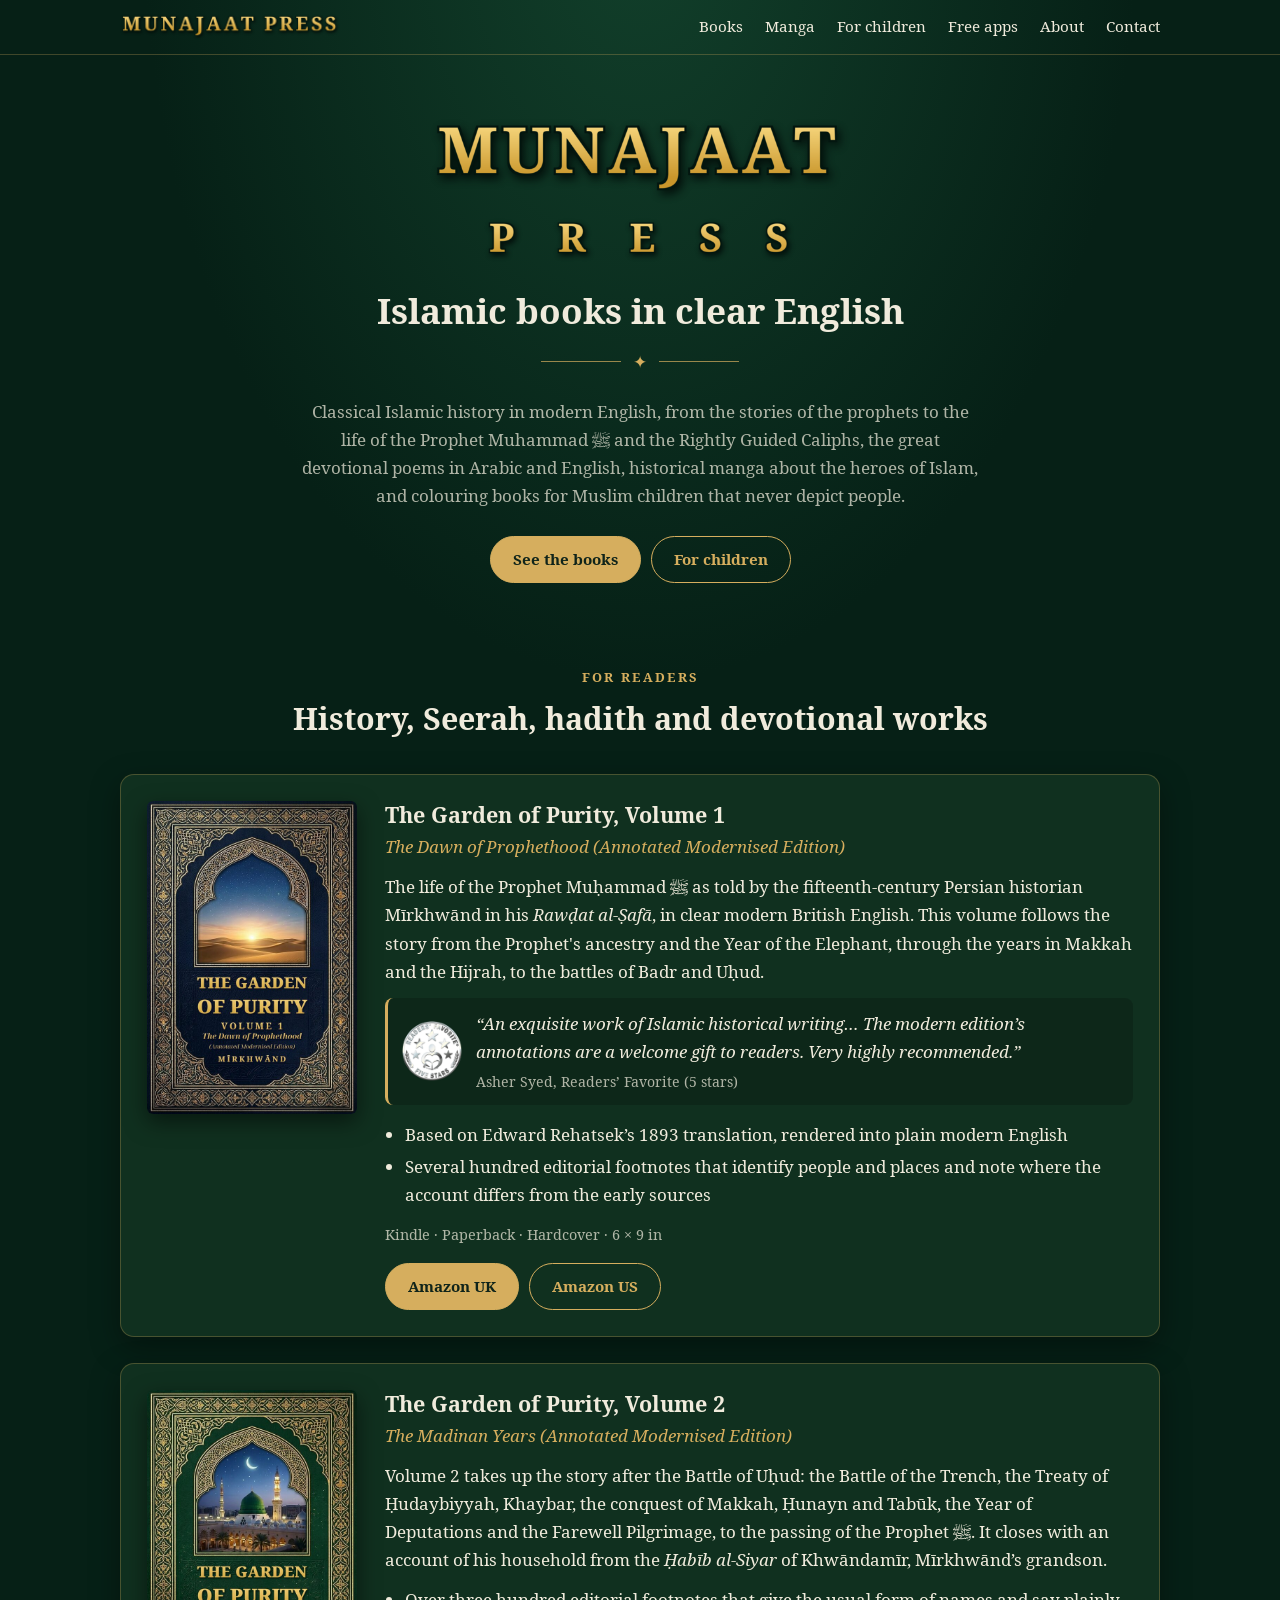
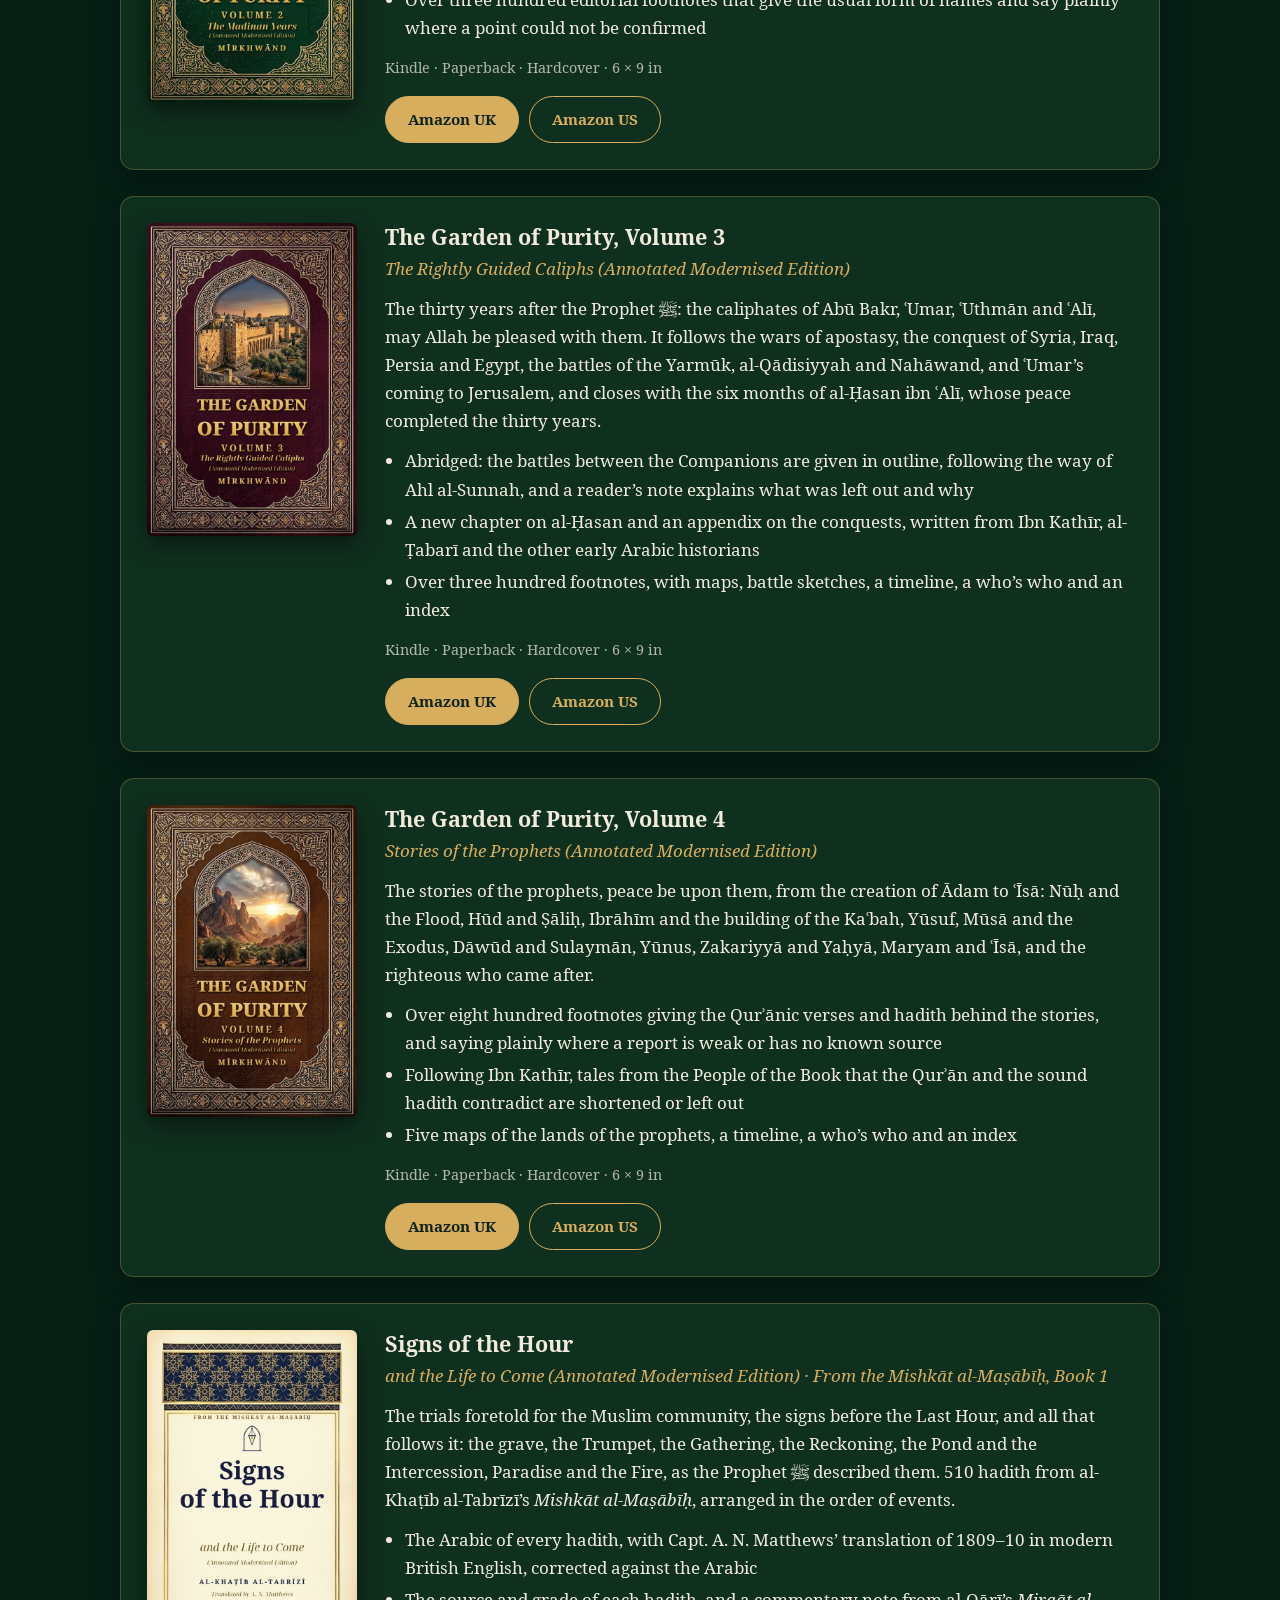
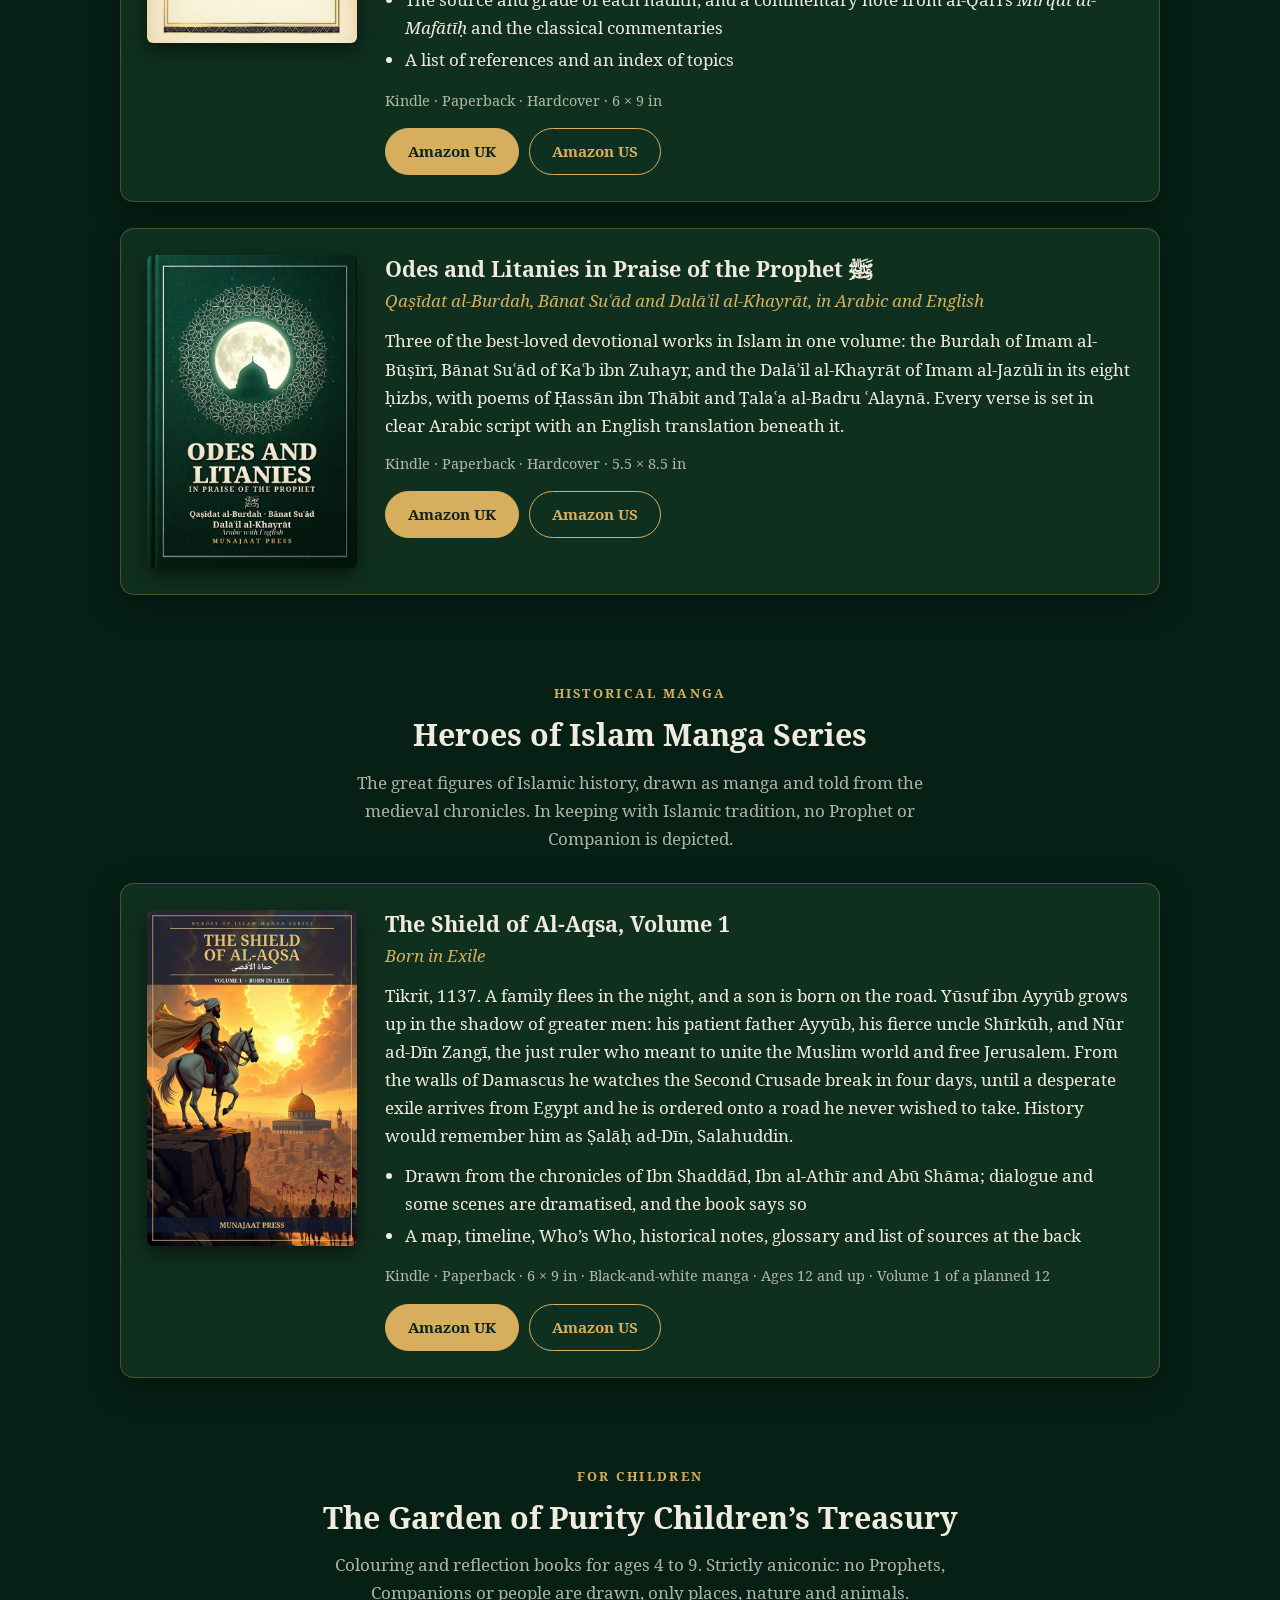
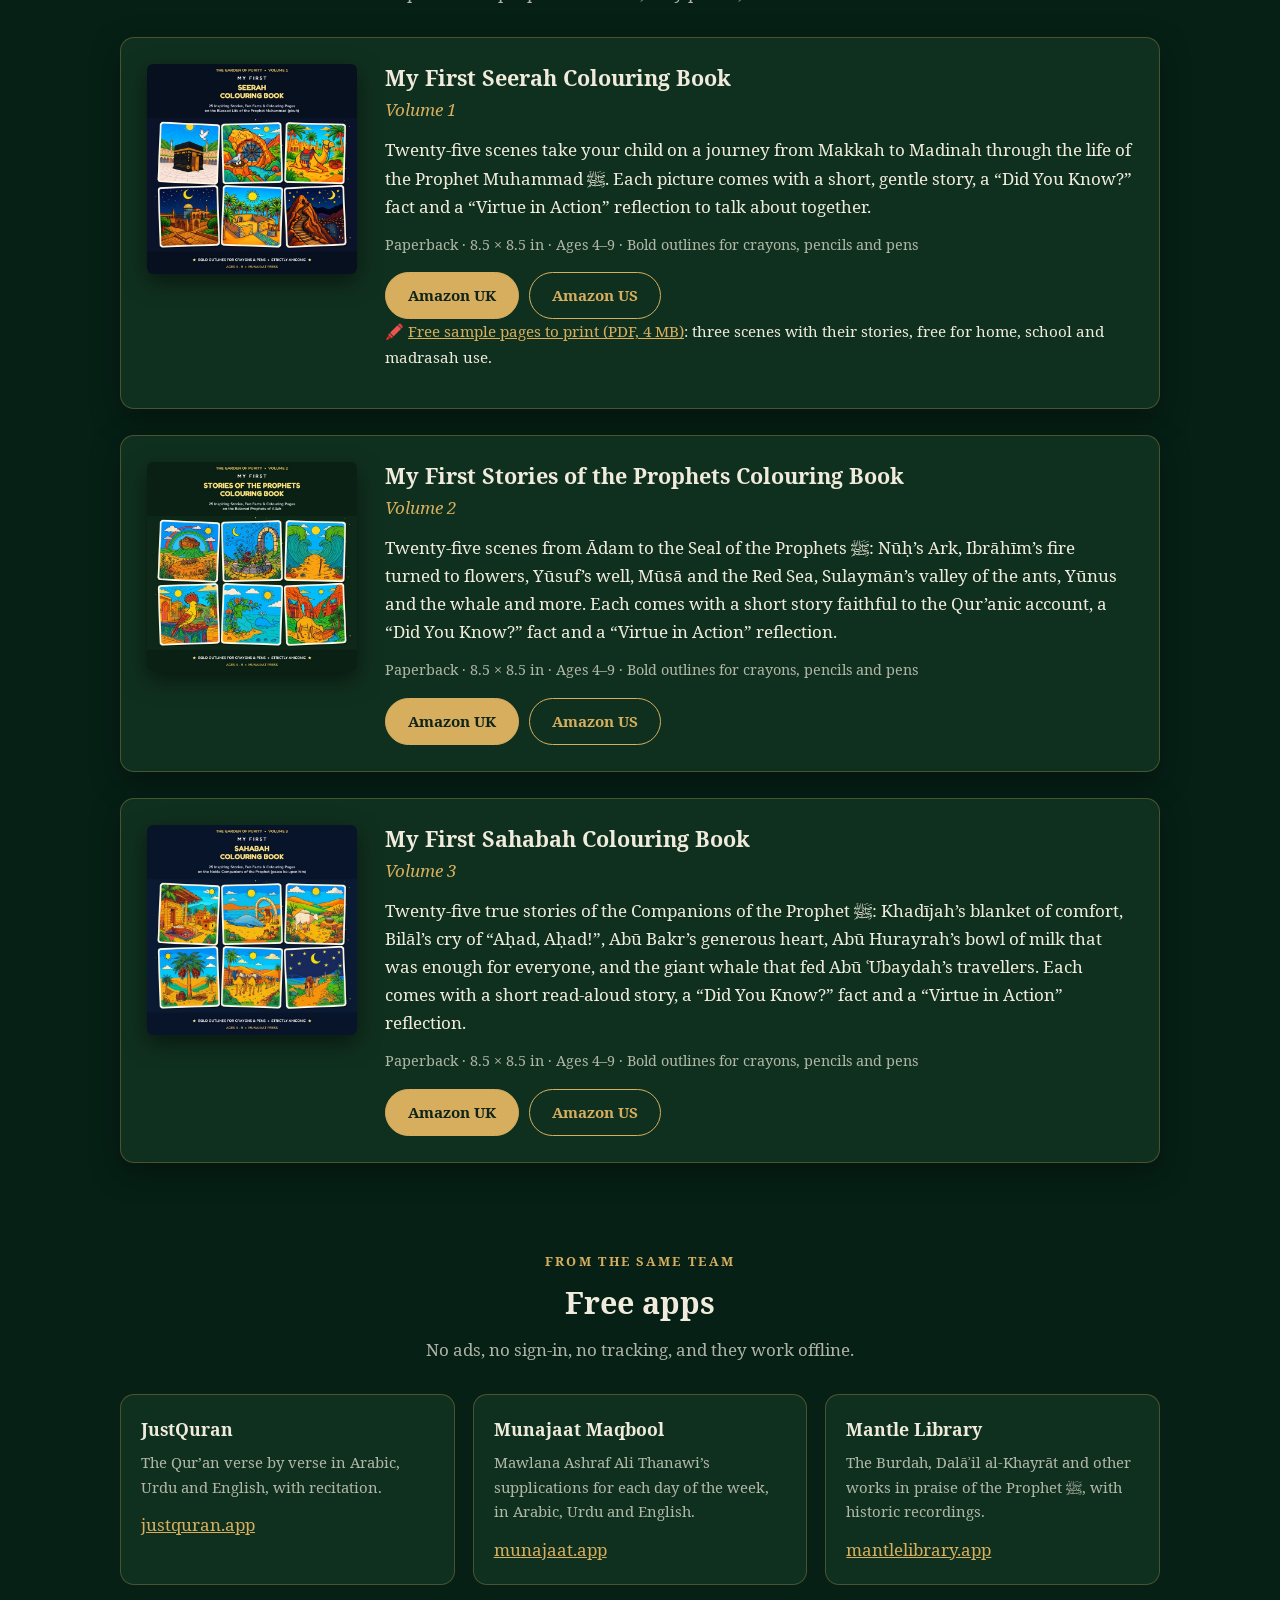
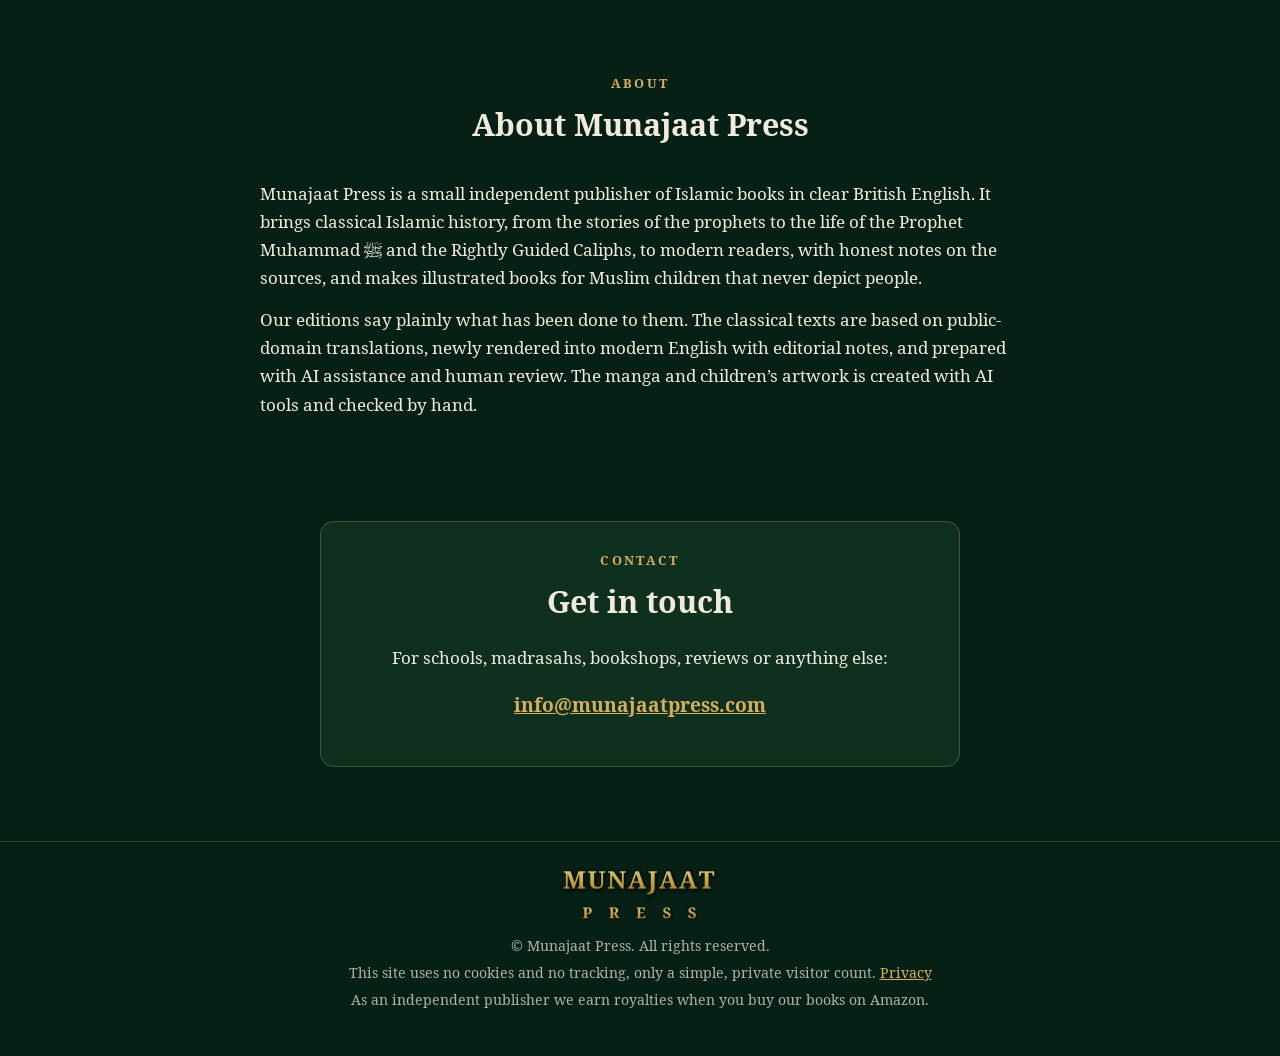
==== index.html @ 8127bdf6 "Seerah Colouring Book: serve new grid cover under a new filename (old one stuck in cache) Co-Authore" ====
<!DOCTYPE html>
<html lang="en-GB">
<head>
  <meta charset="utf-8">
  <meta name="viewport" content="width=device-width, initial-scale=1">
  <title>Munajaat Press: Islamic books in clear English</title>
  <meta name="description" content="Munajaat Press publishes classical Islamic history in modern English, from the stories of the prophets to the life of the Prophet Muhammad ﷺ and the Rightly Guided Caliphs, devotional works in Arabic and English, historical manga about the heroes of Islam, and colouring books for Muslim children that never depict people.">
  <link rel="canonical" href="https://munajaatpress.com/">
  <meta name="theme-color" content="#062016">
  <link rel="icon" href="favicon.ico" sizes="16x16 32x32 64x64">
  <link rel="apple-touch-icon" href="images/apple-touch-icon.png">
  <meta property="og:type" content="website">
  <meta property="og:site_name" content="Munajaat Press">
  <meta property="og:title" content="Munajaat Press: Islamic books in clear English">
  <meta property="og:description" content="Classical Islamic history and Seerah, devotional works, historical manga and children's colouring books.">
  <meta property="og:url" content="https://munajaatpress.com/">
  <meta property="og:image" content="https://munajaatpress.com/images/social-card.jpg">
  <link rel="stylesheet" href="css/style.css">
</head>
<body>
  <a class="skip" href="#main">Skip to content</a>

  <header class="site-header">
    <div class="wrap">
      <a class="brand" href="./" aria-label="Munajaat Press home"><img src="images/logo-oneline.png" width="900" height="106" alt="Munajaat Press"></a>
      <nav class="nav" aria-label="Main">
        <a href="#books">Books</a>
        <a href="#manga">Manga</a>
        <a href="#children">For children</a>
        <a href="#apps">Free apps</a>
        <a href="#about">About</a>
        <a href="#contact">Contact</a>
      </nav>
    </div>
  </header>

  <main id="main">
    <section class="hero">
      <div class="wrap">
        <img src="images/logo-stacked.png" width="640" height="218" alt="">
        <h1>Islamic books in clear English</h1>
        <div class="divider">✦</div>
        <p>Classical Islamic history in modern English, from the stories of the prophets to the life of the Prophet Muhammad ﷺ and the Rightly Guided Caliphs, the great devotional poems in Arabic and English, historical manga about the heroes of Islam, and colouring books for Muslim children that never depict people.</p>
        <div class="btn-row">
          <a class="btn" href="#books">See the books</a>
          <a class="btn ghost" href="#children">For children</a>
        </div>
      </div>
    </section>

    <section id="books">
      <div class="wrap">
        <div class="section-title">
          <div class="eyebrow">For readers</div>
          <h2>History, Seerah, hadith and devotional works</h2>
        </div>

        <div class="books">
          <article class="book" id="garden-of-purity-volume-1">
            <div class="cover"><img src="images/books/garden-of-purity-vol1.jpg" width="600" height="894" loading="lazy" alt="Cover of The Garden of Purity, Volume 1"></div>
            <div>
              <h3>The Garden of Purity, Volume 1</h3>
              <div class="sub">The Dawn of Prophethood (Annotated Modernised Edition)</div>
              <p>The life of the Prophet Muḥammad ﷺ as told by the fifteenth-century Persian historian Mīrkhwānd in his <em>Rawḍat al-Ṣafā</em>, in clear modern British English. This volume follows the story from the Prophet's ancestry and the Year of the Elephant, through the years in Makkah and the Hijrah, to the battles of Badr and Uḥud.</p>
              <div class="review">
                <img src="images/rf-5-star-seal.png" width="144" height="144" loading="lazy" alt="Readers’ Favorite five-star seal">
                <blockquote>“An exquisite work of Islamic historical writing… The modern edition’s annotations are a welcome gift to readers. Very highly recommended.”<cite>Asher Syed, Readers’ Favorite (5 stars)</cite></blockquote>
              </div>
              <ul>
                <li>Based on Edward Rehatsek’s 1893 translation, rendered into plain modern English</li>
                <li>Several hundred editorial footnotes that identify people and places and note where the account differs from the early sources</li>
              </ul>
              <div class="meta">Kindle · Paperback · Hardcover · 6 × 9 in</div>
              <div class="btn-row">
                <a class="btn" href="https://www.amazon.co.uk/dp/B0HMLBZP9S" rel="noopener">Amazon UK</a>
                <a class="btn ghost" href="https://www.amazon.com/dp/B0HMLBZP9S" rel="noopener">Amazon US</a>
              </div>
            </div>
          </article>

          <article class="book" id="garden-of-purity-volume-2">
            <div class="cover"><img src="images/books/garden-of-purity-vol2.jpg" width="600" height="894" loading="lazy" alt="Cover of The Garden of Purity, Volume 2"></div>
            <div>
              <h3>The Garden of Purity, Volume 2</h3>
              <div class="sub">The Madinan Years (Annotated Modernised Edition)</div>
              <p>Volume 2 takes up the story after the Battle of Uḥud: the Battle of the Trench, the Treaty of Ḥudaybiyyah, Khaybar, the conquest of Makkah, Ḥunayn and Tabūk, the Year of Deputations and the Farewell Pilgrimage, to the passing of the Prophet ﷺ. It closes with an account of his household from the <em>Ḥabīb al-Siyar</em> of Khwāndamīr, Mīrkhwānd’s grandson.</p>
              <ul>
                <li>Over three hundred editorial footnotes that give the usual form of names and say plainly where a point could not be confirmed</li>
              </ul>
              <div class="meta">Kindle · Paperback · Hardcover · 6 × 9 in</div>
              <div class="btn-row">
                <a class="btn" href="https://www.amazon.co.uk/dp/B0HMP9ZH3Q" rel="noopener">Amazon UK</a>
                <a class="btn ghost" href="https://www.amazon.com/dp/B0HMP9ZH3Q" rel="noopener">Amazon US</a>
              </div>
            </div>
          </article>

          <article class="book" id="garden-of-purity-volume-3">
            <div class="cover"><img src="images/books/garden-of-purity-vol3.jpg" width="600" height="894" loading="lazy" alt="Cover of The Garden of Purity, Volume 3"></div>
            <div>
              <h3>The Garden of Purity, Volume 3</h3>
              <div class="sub">The Rightly Guided Caliphs (Annotated Modernised Edition)</div>
              <p>The thirty years after the Prophet ﷺ: the caliphates of Abū Bakr, ʿUmar, ʿUthmān and ʿAlī, may Allah be pleased with them. It follows the wars of apostasy, the conquest of Syria, Iraq, Persia and Egypt, the battles of the Yarmūk, al-Qādisiyyah and Nahāwand, and ʿUmar’s coming to Jerusalem, and closes with the six months of al-Ḥasan ibn ʿAlī, whose peace completed the thirty years.</p>
              <ul>
                <li>Abridged: the battles between the Companions are given in outline, following the way of Ahl al-Sunnah, and a reader’s note explains what was left out and why</li>
                <li>A new chapter on al-Ḥasan and an appendix on the conquests, written from Ibn Kathīr, al-Ṭabarī and the other early Arabic historians</li>
                <li>Over three hundred footnotes, with maps, battle sketches, a timeline, a who’s who and an index</li>
              </ul>
              <div class="meta">Kindle · Paperback · Hardcover · 6 × 9 in</div>
              <div class="btn-row">
                <a class="btn" href="https://www.amazon.co.uk/dp/B0HQVBS37B" rel="noopener">Amazon UK</a>
                <a class="btn ghost" href="https://www.amazon.com/dp/B0HQVBS37B" rel="noopener">Amazon US</a>
              </div>
            </div>
          </article>

          <article class="book" id="garden-of-purity-volume-4">
            <div class="cover"><img src="images/books/garden-of-purity-vol4.jpg" width="600" height="894" loading="lazy" alt="Cover of The Garden of Purity, Volume 4"></div>
            <div>
              <h3>The Garden of Purity, Volume 4</h3>
              <div class="sub">Stories of the Prophets (Annotated Modernised Edition)</div>
              <p>The stories of the prophets, peace be upon them, from the creation of Ādam to ʿĪsā: Nūḥ and the Flood, Hūd and Ṣāliḥ, Ibrāhīm and the building of the Kaʿbah, Yūsuf, Mūsā and the Exodus, Dāwūd and Sulaymān, Yūnus, Zakariyyā and Yaḥyā, Maryam and ʿĪsā, and the righteous who came after.</p>
              <ul>
                <li>Over eight hundred footnotes giving the Qurʾānic verses and hadith behind the stories, and saying plainly where a report is weak or has no known source</li>
                <li>Following Ibn Kathīr, tales from the People of the Book that the Qurʾān and the sound hadith contradict are shortened or left out</li>
                <li>Five maps of the lands of the prophets, a timeline, a who’s who and an index</li>
              </ul>
              <div class="meta">Kindle · Paperback · Hardcover · 6 × 9 in</div>
              <div class="btn-row">
                <a class="btn" href="https://www.amazon.co.uk/dp/B0HQY3BWZN" rel="noopener">Amazon UK</a>
                <a class="btn ghost" href="https://www.amazon.com/dp/B0HQY3BWZN" rel="noopener">Amazon US</a>
              </div>
            </div>
          </article>

          <article class="book" id="signs-of-the-hour">
            <div class="cover"><img src="images/books/signs-of-the-hour.jpg" width="600" height="894" loading="lazy" alt="Cover of Signs of the Hour"></div>
            <div>
              <h3>Signs of the Hour</h3>
              <div class="sub">and the Life to Come (Annotated Modernised Edition) · From the Mishkāt al-Maṣābīḥ, Book 1</div>
              <p>The trials foretold for the Muslim community, the signs before the Last Hour, and all that follows it: the grave, the Trumpet, the Gathering, the Reckoning, the Pond and the Intercession, Paradise and the Fire, as the Prophet ﷺ described them. 510 hadith from al-Khaṭīb al-Tabrīzī’s <em>Mishkāt al-Maṣābīḥ</em>, arranged in the order of events.</p>
              <ul>
                <li>The Arabic of every hadith, with Capt. A. N. Matthews’ translation of 1809–10 in modern British English, corrected against the Arabic</li>
                <li>The source and grade of each hadith, and a commentary note from al-Qārī’s <em>Mirqāt al-Mafātīḥ</em> and the classical commentaries</li>
                <li>A list of references and an index of topics</li>
              </ul>
              <div class="meta">Kindle · Paperback · Hardcover · 6 × 9 in</div>
              <div class="btn-row">
                <a class="btn" href="https://www.amazon.co.uk/dp/B0HR9814KS" rel="noopener">Amazon UK</a>
                <a class="btn ghost" href="https://www.amazon.com/dp/B0HR9814KS" rel="noopener">Amazon US</a>
              </div>
            </div>
          </article>

          <article class="book" id="odes-and-litanies">
            <div class="cover"><img src="images/books/odes-and-litanies.jpg" width="600" height="894" loading="lazy" alt="Cover of Odes and Litanies in Praise of the Prophet"></div>
            <div>
              <h3>Odes and Litanies in Praise of the Prophet ﷺ</h3>
              <div class="sub">Qaṣīdat al-Burdah, Bānat Suʿād and Dalāʾil al-Khayrāt, in Arabic and English</div>
              <p>Three of the best-loved devotional works in Islam in one volume: the Burdah of Imam al-Būṣīrī, Bānat Suʿād of Kaʿb ibn Zuhayr, and the Dalāʾil al-Khayrāt of Imam al-Jazūlī in its eight ḥizbs, with poems of Ḥassān ibn Thābit and Ṭalaʿa al-Badru ʿAlaynā. Every verse is set in clear Arabic script with an English translation beneath it.</p>
              <div class="meta">Kindle · Paperback · Hardcover · 5.5 × 8.5 in</div>
              <div class="btn-row">
                <a class="btn" href="https://www.amazon.co.uk/dp/B0HMLDCM2N" rel="noopener">Amazon UK</a>
                <a class="btn ghost" href="https://www.amazon.com/dp/B0HMLDCM2N" rel="noopener">Amazon US</a>
              </div>
            </div>
          </article>
        </div>
      </div>
    </section>

    <section id="manga">
      <div class="wrap">
        <div class="section-title">
          <div class="eyebrow">Historical manga</div>
          <h2>Heroes of Islam Manga Series</h2>
          <p>The great figures of Islamic history, drawn as manga and told from the medieval chronicles. In keeping with Islamic tradition, no Prophet or Companion is depicted.</p>
        </div>

        <div class="books">
          <article class="book" id="shield-of-al-aqsa-volume-1">
            <div class="cover"><img src="images/books/shield-of-al-aqsa-vol1.jpg" width="600" height="960" loading="lazy" alt="Cover of The Shield of Al-Aqsa, Volume 1"></div>
            <div>
              <h3>The Shield of Al-Aqsa, Volume 1</h3>
              <div class="sub">Born in Exile</div>
              <p>Tikrit, 1137. A family flees in the night, and a son is born on the road. Yūsuf ibn Ayyūb grows up in the shadow of greater men: his patient father Ayyūb, his fierce uncle Shīrkūh, and Nūr ad-Dīn Zangī, the just ruler who meant to unite the Muslim world and free Jerusalem. From the walls of Damascus he watches the Second Crusade break in four days, until a desperate exile arrives from Egypt and he is ordered onto a road he never wished to take. History would remember him as Ṣalāḥ ad-Dīn, Salahuddin.</p>
              <ul>
                <li>Drawn from the chronicles of Ibn Shaddād, Ibn al-Athīr and Abū Shāma; dialogue and some scenes are dramatised, and the book says so</li>
                <li>A map, timeline, Who’s Who, historical notes, glossary and list of sources at the back</li>
              </ul>
              <div class="meta">Kindle · Paperback · 6 × 9 in · Black-and-white manga · Ages 12 and up · Volume 1 of a planned 12</div>
              <div class="btn-row">
                <a class="btn" href="https://www.amazon.co.uk/dp/B0HNH8ZWJN" rel="noopener">Amazon UK</a>
                <a class="btn ghost" href="https://www.amazon.com/dp/B0HNH8ZWJN" rel="noopener">Amazon US</a>
              </div>
            </div>
          </article>
        </div>
      </div>
    </section>

    <section id="children">
      <div class="wrap">
        <div class="section-title">
          <div class="eyebrow">For children</div>
          <h2>The Garden of Purity Children’s Treasury</h2>
          <p>Colouring and reflection books for ages 4 to 9. Strictly aniconic: no Prophets, Companions or people are drawn, only places, nature and animals.</p>
        </div>

        <div class="books">
          <article class="book" id="my-first-seerah-colouring-book">
            <div class="cover"><img src="images/books/my-first-seerah-colouring-book-grid.jpg" width="700" height="700" loading="lazy" alt="Cover of My First Seerah Colouring Book"></div>
            <div>
              <h3>My First Seerah Colouring Book</h3>
              <div class="sub">Volume 1</div>
              <p>Twenty-five scenes take your child on a journey from Makkah to Madinah through the life of the Prophet Muhammad ﷺ. Each picture comes with a short, gentle story, a “Did You Know?” fact and a “Virtue in Action” reflection to talk about together.</p>
              <div class="meta">Paperback · 8.5 × 8.5 in · Ages 4–9 · Bold outlines for crayons, pencils and pens</div>
              <div class="btn-row">
                <a class="btn" href="https://www.amazon.co.uk/dp/B0HMP8ZHHD" rel="noopener">Amazon UK</a>
                <a class="btn ghost" href="https://www.amazon.com/dp/B0HMP8ZHHD" rel="noopener">Amazon US</a>
              </div>
              <p class="sample">🖍️ <a href="downloads/Garden_of_Purity_Free_Colouring_Sample.pdf">Free sample pages to print (PDF, 4 MB)</a>: three scenes with their stories, free for home, school and madrasah use.</p>
            </div>
          </article>

          <article class="book" id="my-first-stories-of-the-prophets-colouring-book">
            <div class="cover"><img src="images/books/my-first-stories-of-the-prophets-colouring-book.jpg" width="700" height="700" loading="lazy" alt="Cover of My First Stories of the Prophets Colouring Book"></div>
            <div>
              <h3>My First Stories of the Prophets Colouring Book</h3>
              <div class="sub">Volume 2</div>
              <p>Twenty-five scenes from Ādam to the Seal of the Prophets ﷺ: Nūḥ’s Ark, Ibrāhīm’s fire turned to flowers, Yūsuf’s well, Mūsā and the Red Sea, Sulaymān’s valley of the ants, Yūnus and the whale and more. Each comes with a short story faithful to the Qur’anic account, a “Did You Know?” fact and a “Virtue in Action” reflection.</p>
              <div class="meta">Paperback · 8.5 × 8.5 in · Ages 4–9 · Bold outlines for crayons, pencils and pens</div>
              <div class="btn-row">
                <a class="btn" href="https://www.amazon.co.uk/dp/B0HNHS7S6W" rel="noopener">Amazon UK</a>
                <a class="btn ghost" href="https://www.amazon.com/dp/B0HNHS7S6W" rel="noopener">Amazon US</a>
              </div>
            </div>
          </article>

          <article class="book" id="my-first-sahabah-colouring-book">
            <div class="cover"><img src="images/books/my-first-sahabah-colouring-book.jpg" width="700" height="700" loading="lazy" alt="Cover of My First Sahabah Colouring Book"></div>
            <div>
              <h3>My First Sahabah Colouring Book</h3>
              <div class="sub">Volume 3</div>
              <p>Twenty-five true stories of the Companions of the Prophet ﷺ: Khadījah’s blanket of comfort, Bilāl’s cry of “Aḥad, Aḥad!”, Abū Bakr’s generous heart, Abū Hurayrah’s bowl of milk that was enough for everyone, and the giant whale that fed Abū ʿUbaydah’s travellers. Each comes with a short read-aloud story, a “Did You Know?” fact and a “Virtue in Action” reflection.</p>
              <div class="meta">Paperback · 8.5 × 8.5 in · Ages 4–9 · Bold outlines for crayons, pencils and pens</div>
              <div class="btn-row">
                <a class="btn" href="https://www.amazon.co.uk/dp/B0HRX5NDPD" rel="noopener">Amazon UK</a>
                <a class="btn ghost" href="https://www.amazon.com/dp/B0HRX5NDPD" rel="noopener">Amazon US</a>
              </div>
            </div>
          </article>
        </div>
      </div>
    </section>

    <section id="apps">
      <div class="wrap">
        <div class="section-title">
          <div class="eyebrow">From the same team</div>
          <h2>Free apps</h2>
          <p>No ads, no sign-in, no tracking, and they work offline.</p>
        </div>
        <div class="apps">
          <div class="app">
            <h3>JustQuran</h3>
            <p>The Qur’an verse by verse in Arabic, Urdu and English, with recitation.</p>
            <a href="https://justquran.app" rel="noopener">justquran.app</a>
          </div>
          <div class="app">
            <h3>Munajaat Maqbool</h3>
            <p>Mawlana Ashraf Ali Thanawi’s supplications for each day of the week, in Arabic, Urdu and English.</p>
            <a href="https://munajaat.app" rel="noopener">munajaat.app</a>
          </div>
          <div class="app">
            <h3>Mantle Library</h3>
            <p>The Burdah, Dalāʾil al-Khayrāt and other works in praise of the Prophet ﷺ, with historic recordings.</p>
            <a href="https://mantlelibrary.app" rel="noopener">mantlelibrary.app</a>
          </div>
        </div>
      </div>
    </section>

    <section id="about">
      <div class="wrap">
        <div class="section-title">
          <div class="eyebrow">About</div>
          <h2>About Munajaat Press</h2>
        </div>
        <div class="prose">
          <p>Munajaat Press is a small independent publisher of Islamic books in clear British English. It brings classical Islamic history, from the stories of the prophets to the life of the Prophet Muhammad ﷺ and the Rightly Guided Caliphs, to modern readers, with honest notes on the sources, and makes illustrated books for Muslim children that never depict people.</p>
          <p>Our editions say plainly what has been done to them. The classical texts are based on public-domain translations, newly rendered into modern English with editorial notes, and prepared with AI assistance and human review. The manga and children’s artwork is created with AI tools and checked by hand.</p>
        </div>
      </div>
    </section>

    <section id="contact">
      <div class="wrap">
        <div class="contact-box">
          <div class="section-title" style="margin-bottom:14px">
            <div class="eyebrow">Contact</div>
            <h2>Get in touch</h2>
          </div>
          <p>For schools, madrasahs, bookshops, reviews or anything else:</p>
          <p><a class="email" href="mailto:info@munajaatpress.com">info@munajaatpress.com</a></p>
        </div>
      </div>
    </section>
  </main>

  <footer class="site-footer">
    <div class="wrap">
      <img src="images/logo-stacked.png" width="640" height="218" alt="">
      <p>© Munajaat Press. All rights reserved.</p>
      <p>This site uses no cookies and no tracking, only a simple, private visitor count. <a href="privacy.html">Privacy</a></p>
      <p>As an independent publisher we earn royalties when you buy our books on Amazon.</p>
    </div>
  </footer>
</body>
</html>
---- css/style.css ----
/* Munajaat Press — munajaatpress.com
   Self-hosted fonts only; no external requests, cookies or tracking. */

@font-face { font-family: "Noto Serif"; src: url("../fonts/NotoSerif-Regular.woff2") format("woff2"); font-weight: 400; font-style: normal; font-display: swap; }
@font-face { font-family: "Noto Serif"; src: url("../fonts/NotoSerif-Italic.woff2") format("woff2"); font-weight: 400; font-style: italic; font-display: swap; }
@font-face { font-family: "Noto Serif"; src: url("../fonts/NotoSerif-Bold.woff2") format("woff2"); font-weight: 700; font-style: normal; font-display: swap; }
/* Only the ﷺ ligature, so it renders correctly in English text */
@font-face { font-family: "Honorific"; src: url("../fonts/Amiri-Honorific.woff2") format("woff2"); unicode-range: U+FDFA; font-display: swap; }

:root {
  --bg: #062016;
  --bg-2: #0b2a1d;
  --card: #10301f;
  --line: rgba(214, 174, 94, 0.28);
  --gold: #d6ae5e;
  --gold-light: #f0d48c;
  --cream: #f0ebdc;
  --muted: rgba(240, 235, 220, 0.72);
  --shadow: 0 10px 30px rgba(0, 0, 0, 0.35);
  --radius: 14px;
  --max: 1080px;
}

* { box-sizing: border-box; }
html { scroll-behavior: smooth; }
body {
  margin: 0;
  background: radial-gradient(ellipse at 50% -10%, #12402b 0%, var(--bg) 55%) fixed, var(--bg);
  color: var(--cream);
  font-family: "Honorific", "Noto Serif", Georgia, serif;
  font-size: 17px;
  line-height: 1.65;
}
a { color: var(--gold); }
a:hover { color: var(--gold-light); }
img { max-width: 100%; height: auto; display: block; }
.wrap { width: 100%; max-width: var(--max); margin: 0 auto; padding: 0 20px; }
.skip { position: absolute; left: -9999px; }
.skip:focus { left: 16px; top: 16px; background: var(--cream); color: var(--bg); padding: 8px 12px; z-index: 10; }

/* Header */
.site-header { border-bottom: 1px solid var(--line); }
.site-header .wrap { display: flex; align-items: center; justify-content: space-between; gap: 16px; padding-top: 14px; padding-bottom: 14px; }
.brand img { width: 220px; }
.nav { display: flex; gap: 22px; flex-wrap: wrap; }
.nav a { color: var(--cream); text-decoration: none; font-size: 0.95rem; }
.nav a:hover { color: var(--gold); }

/* Hero */
.hero { text-align: center; padding: 64px 0 40px; }
.hero img { width: min(420px, 80%); margin: 0 auto 26px; }
.hero h1 { font-size: clamp(1.5rem, 3.4vw, 2.2rem); line-height: 1.3; margin: 0 auto 14px; max-width: 760px; font-weight: 700; }
.hero p { color: var(--muted); max-width: 680px; margin: 0 auto 26px; }
.divider { display: flex; align-items: center; justify-content: center; gap: 12px; color: var(--gold); margin: 6px 0 22px; }
.divider::before, .divider::after { content: ""; width: 80px; height: 1px; background: var(--gold); opacity: 0.7; }

/* Buttons */
.btn { display: inline-block; padding: 10px 22px; border-radius: 999px; background: var(--gold); color: #10241a; text-decoration: none; font-weight: 700; font-size: 0.95rem; border: 1.5px solid var(--gold); }
.btn:hover { background: var(--gold-light); color: #10241a; border-color: var(--gold-light); }
.btn.ghost { background: transparent; color: var(--gold); }
.btn.ghost:hover { background: rgba(214, 174, 94, 0.12); color: var(--gold-light); }
.btn-row { display: flex; gap: 10px; flex-wrap: wrap; }
.hero .btn-row { justify-content: center; }

/* Sections */
section { padding: 44px 0; }
.section-title { text-align: center; margin-bottom: 30px; }
.section-title .eyebrow { color: var(--gold); letter-spacing: 0.18em; font-size: 0.8rem; text-transform: uppercase; font-weight: 700; }
.section-title h2 { margin: 6px 0 0; font-size: clamp(1.4rem, 2.8vw, 1.9rem); }
.section-title p { color: var(--muted); margin: 8px auto 0; max-width: 640px; }

/* Book cards */
.books { display: grid; gap: 26px; }
.book { display: grid; grid-template-columns: 210px 1fr; gap: 28px; background: var(--card); border: 1px solid var(--line); border-radius: var(--radius); padding: 26px; box-shadow: var(--shadow); scroll-margin-top: 20px; }
.book .cover img { border-radius: 6px; box-shadow: 0 8px 22px rgba(0, 0, 0, 0.5); }
.book h3 { margin: 0; font-size: 1.35rem; line-height: 1.3; }
.book .sub { color: var(--gold); font-style: italic; margin: 4px 0 12px; }
.book p { margin: 0 0 12px; }
.book .meta { color: var(--muted); font-size: 0.9rem; margin-bottom: 16px; }
.book ul { margin: 0 0 14px; padding-left: 1.2em; }
.book li { margin-bottom: 4px; }
.review { display: flex; gap: 14px; align-items: center; background: rgba(0, 0, 0, 0.18); border-left: 3px solid var(--gold); border-radius: 8px; padding: 12px 14px; margin: 4px 0 16px; }
.review img { width: 60px; flex: 0 0 60px; }
.review blockquote { margin: 0; font-style: italic; }
.review cite { display: block; font-style: normal; color: var(--muted); font-size: 0.88rem; margin-top: 4px; }
.sample { margin-top: 14px; font-size: 0.95rem; }
.badge { display: inline-block; font-size: 0.75rem; font-weight: 700; letter-spacing: 0.08em; text-transform: uppercase; color: #10241a; background: var(--gold); border-radius: 6px; padding: 2px 8px; margin-bottom: 8px; }
.book.soon { opacity: 0.85; }

/* Apps */
.apps { display: grid; grid-template-columns: repeat(3, 1fr); gap: 18px; }
.app { background: var(--card); border: 1px solid var(--line); border-radius: var(--radius); padding: 20px; }
.app h3 { margin: 0 0 6px; font-size: 1.1rem; }
.app p { color: var(--muted); font-size: 0.93rem; margin: 0 0 12px; }

/* About / contact */
.prose { max-width: 760px; margin: 0 auto; }
.prose p { margin: 0 0 14px; }
.contact-box { text-align: center; background: var(--card); border: 1px solid var(--line); border-radius: var(--radius); padding: 28px; max-width: 640px; margin: 0 auto; }
.contact-box a.email { font-size: 1.2rem; font-weight: 700; }

/* Footer */
.site-footer { border-top: 1px solid var(--line); margin-top: 30px; padding: 26px 0 40px; color: var(--muted); font-size: 0.88rem; text-align: center; }
.site-footer img { width: 160px; margin: 0 auto 12px; opacity: 0.9; }
.site-footer p { margin: 4px 0; }

@media (max-width: 760px) {
  .site-header .wrap { flex-direction: column; }
  .brand img { width: 190px; }
  .nav { justify-content: center; gap: 16px; }
  .book { grid-template-columns: 1fr; padding: 20px; }
  .book .cover { max-width: 220px; margin: 0 auto; }
  .apps { grid-template-columns: 1fr; }
}
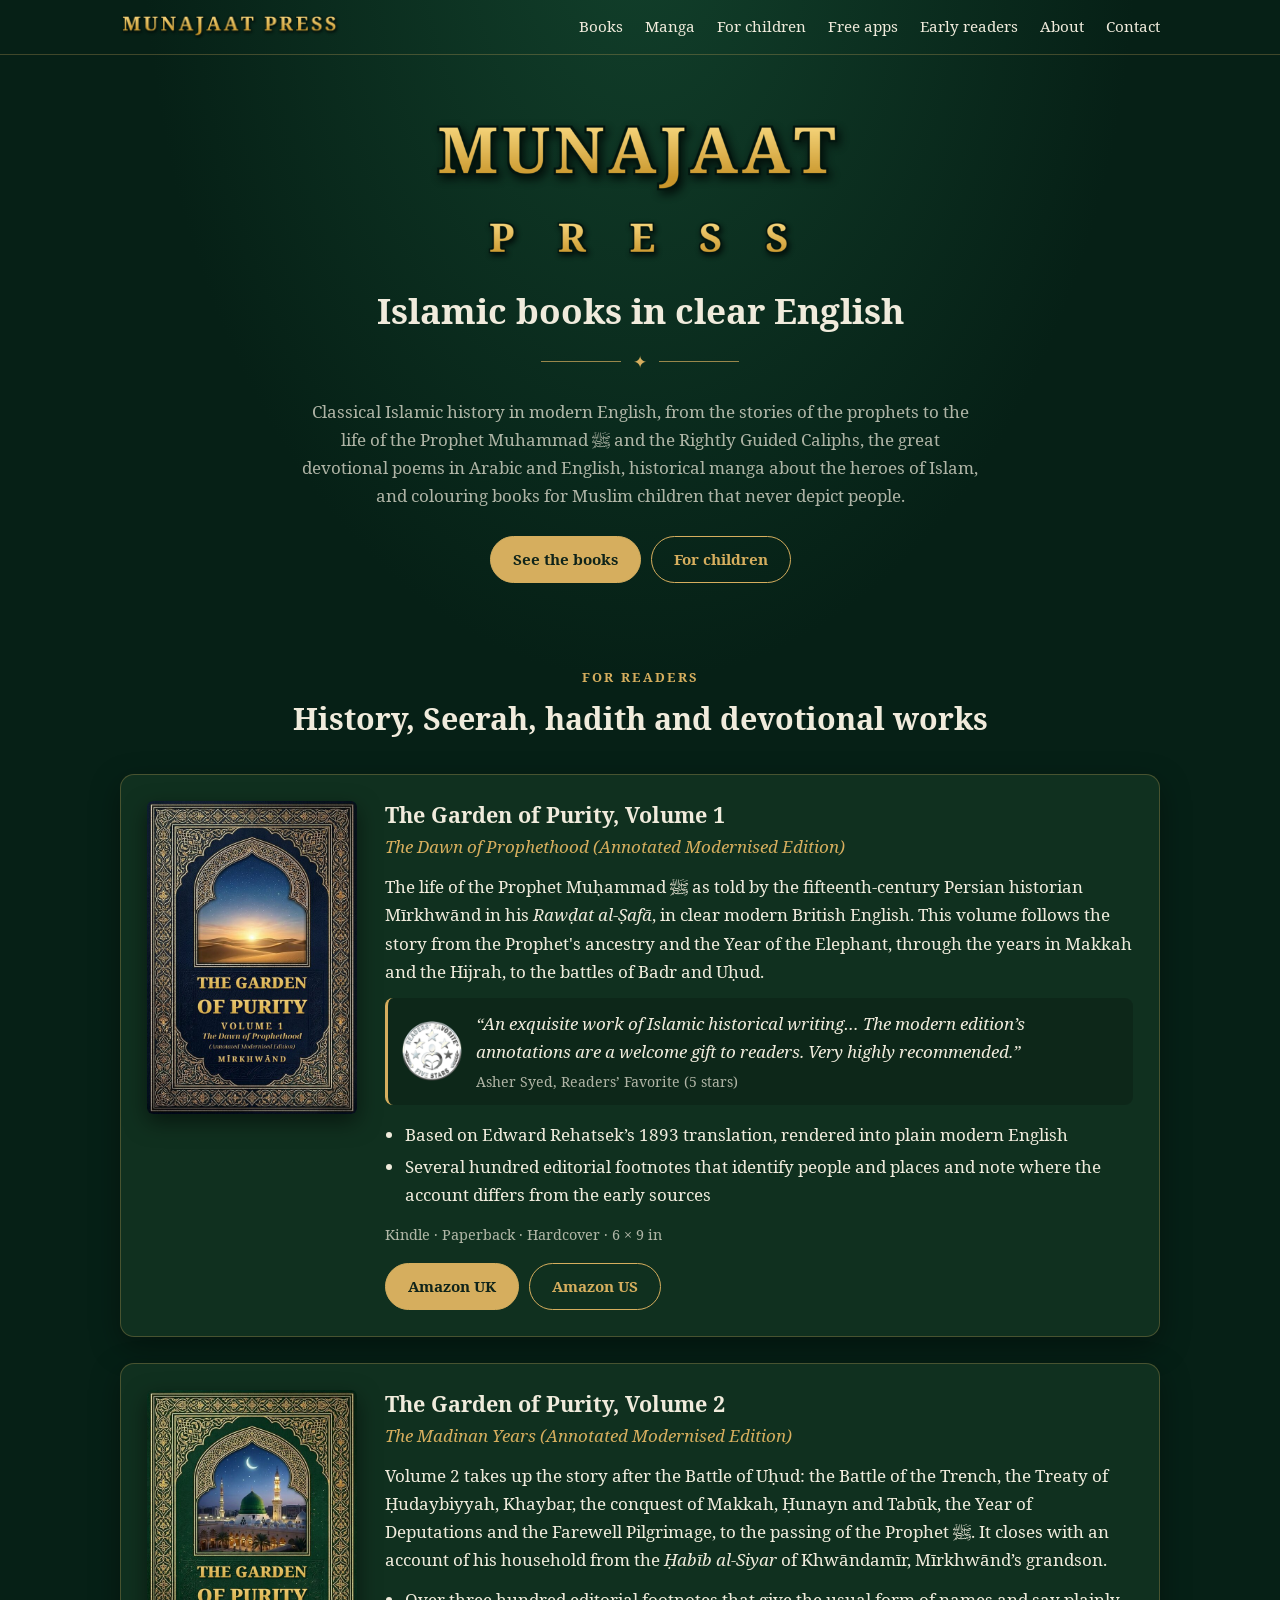
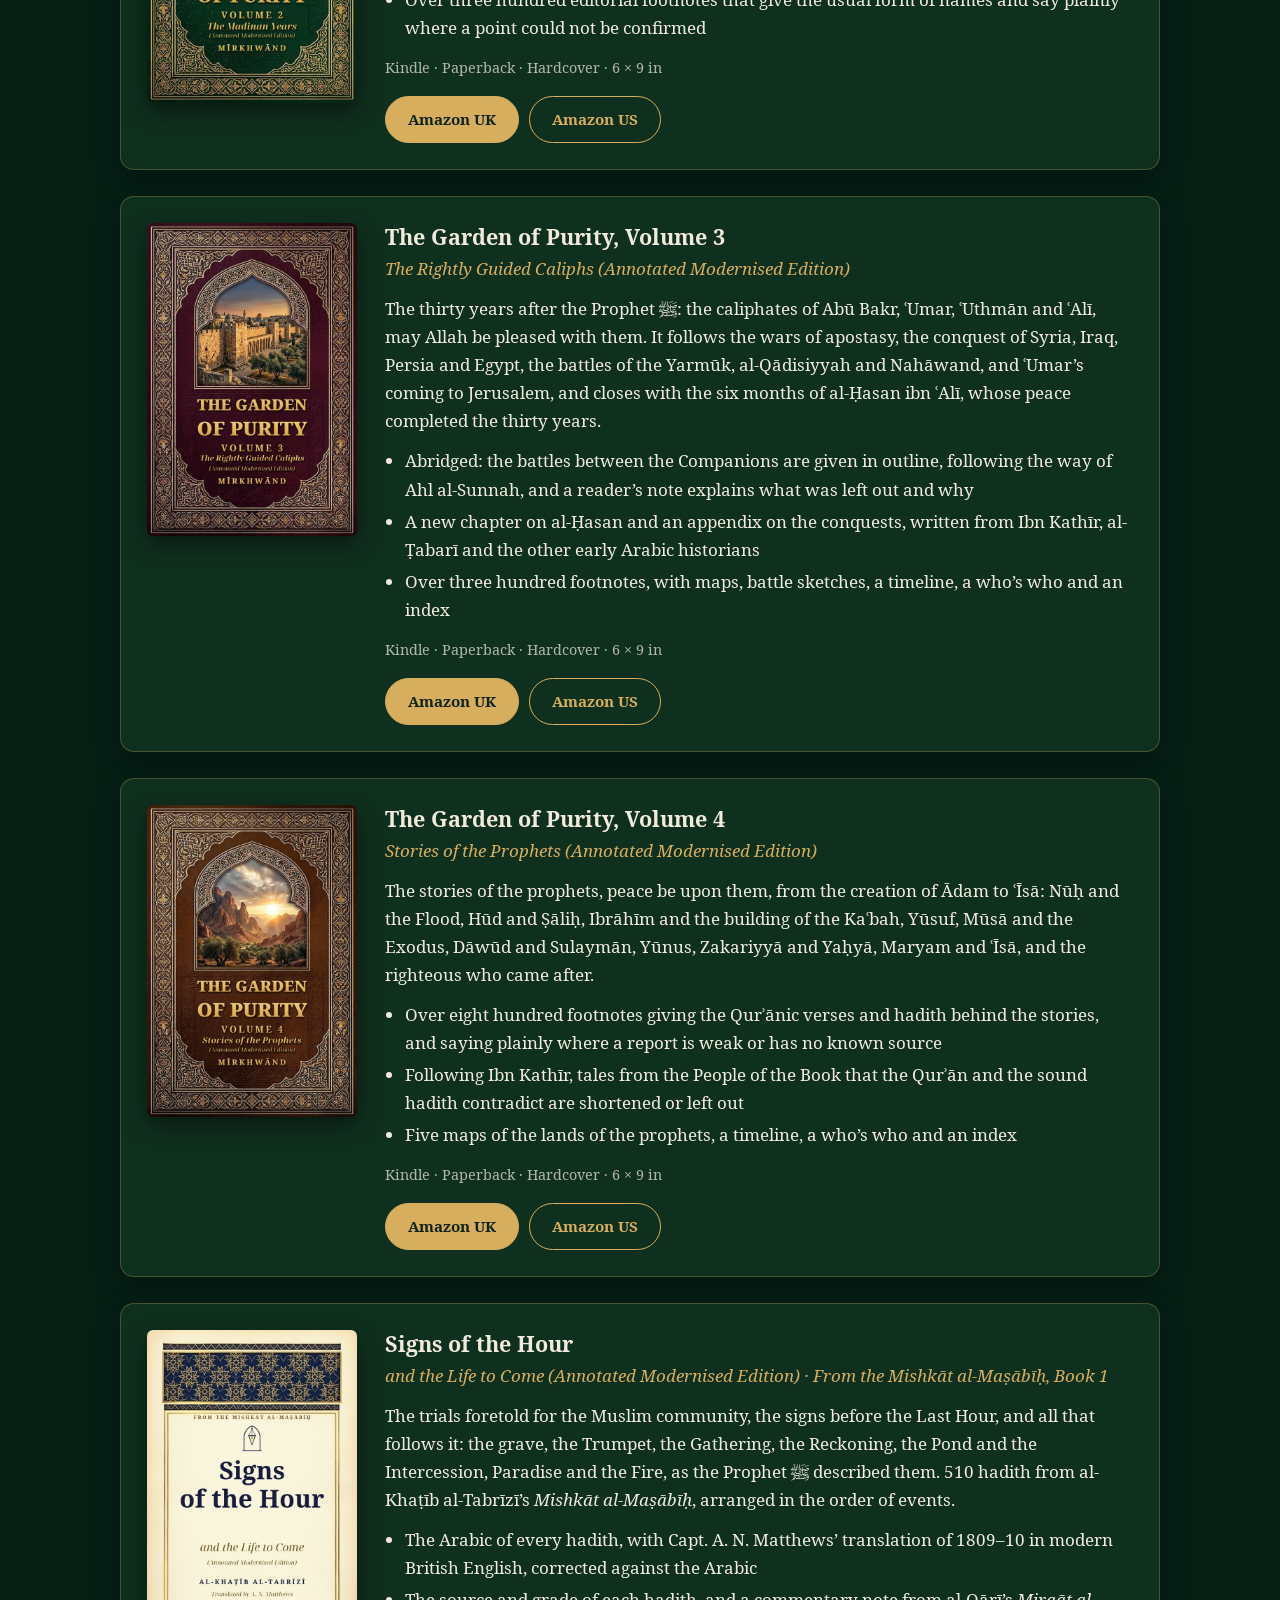
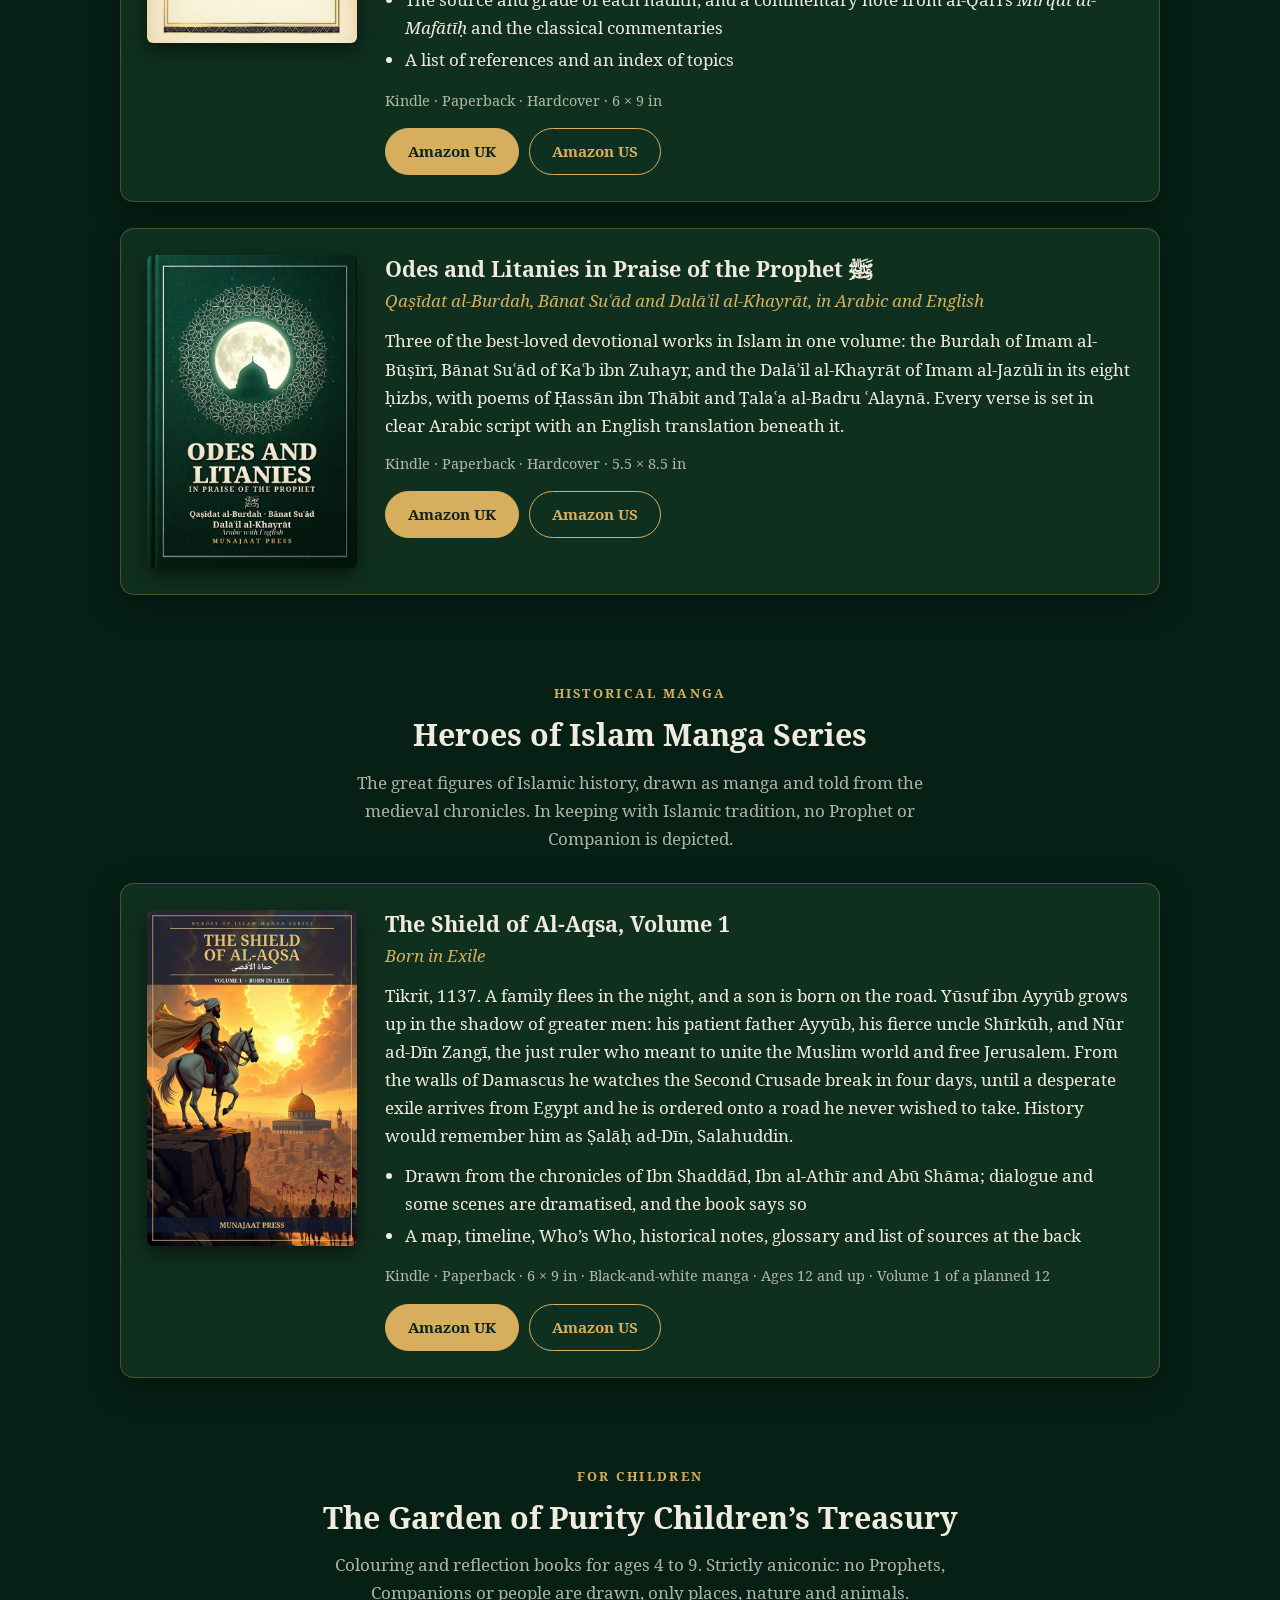
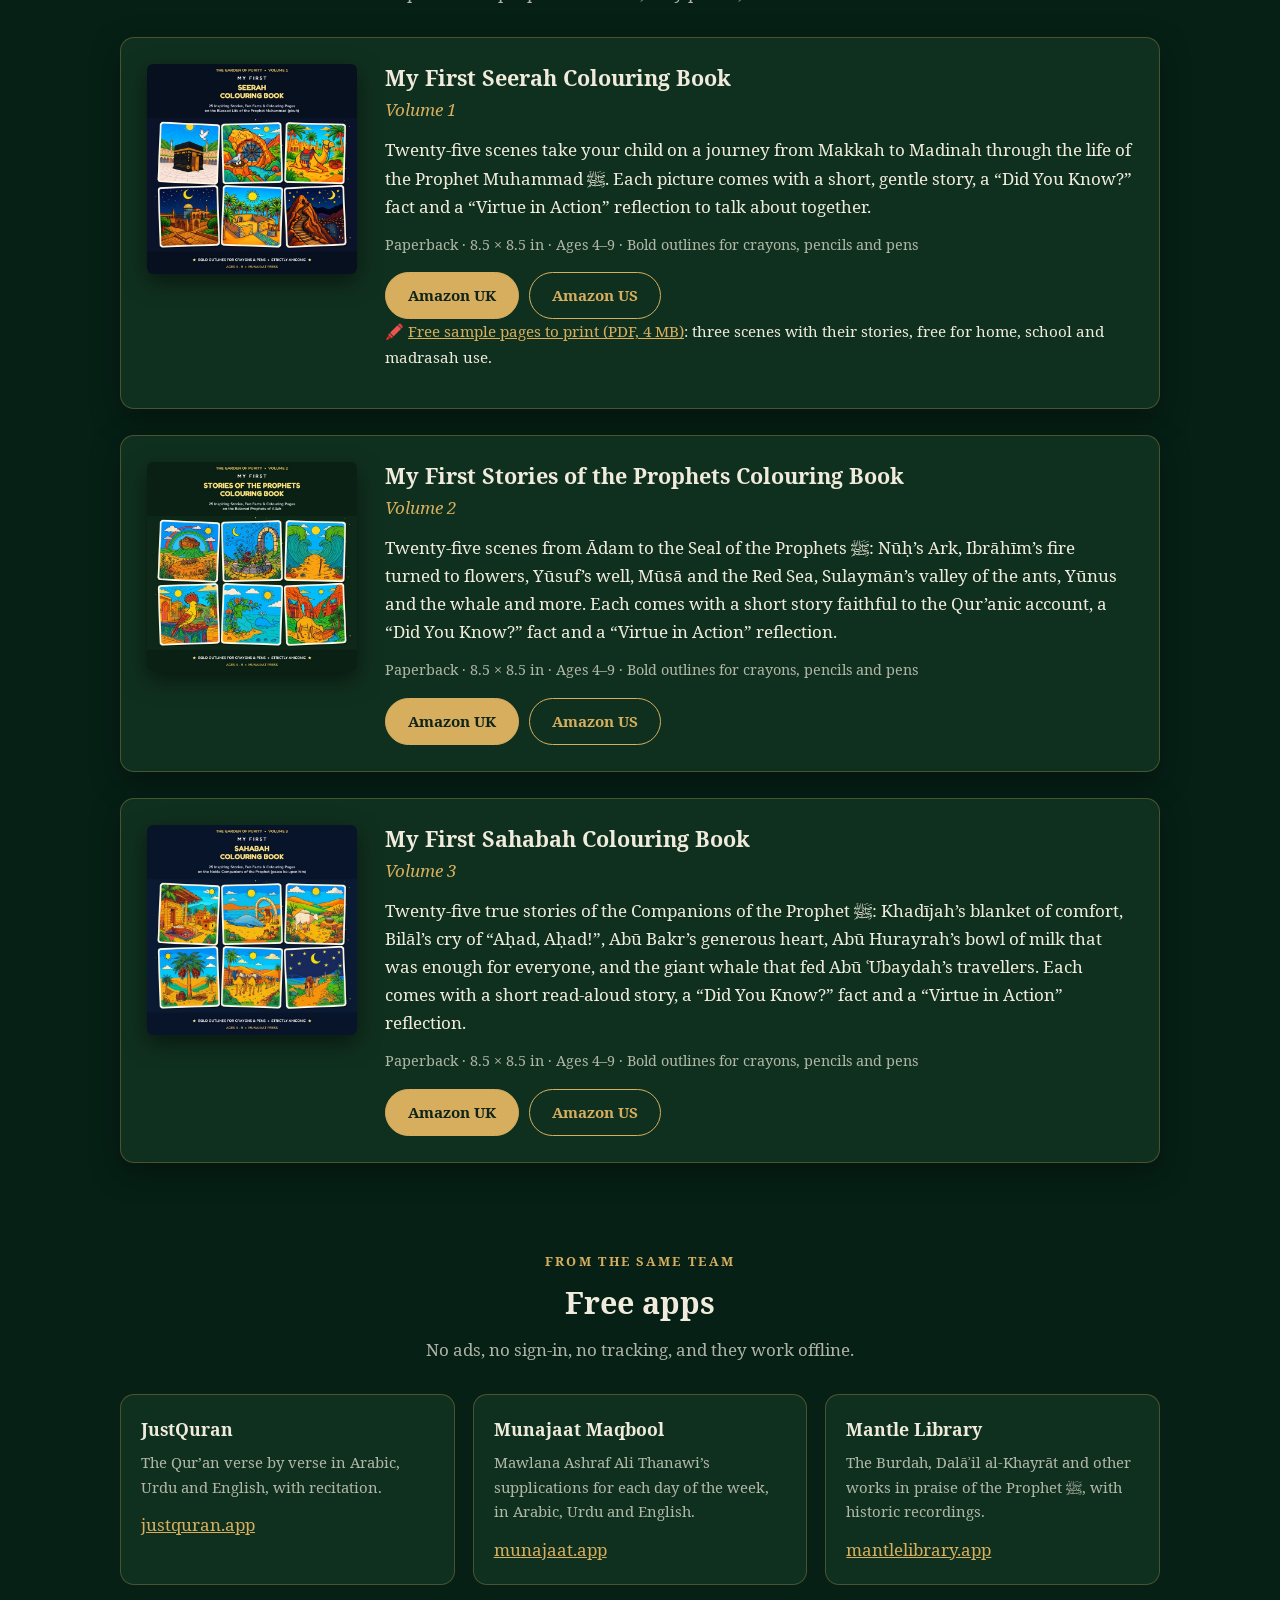
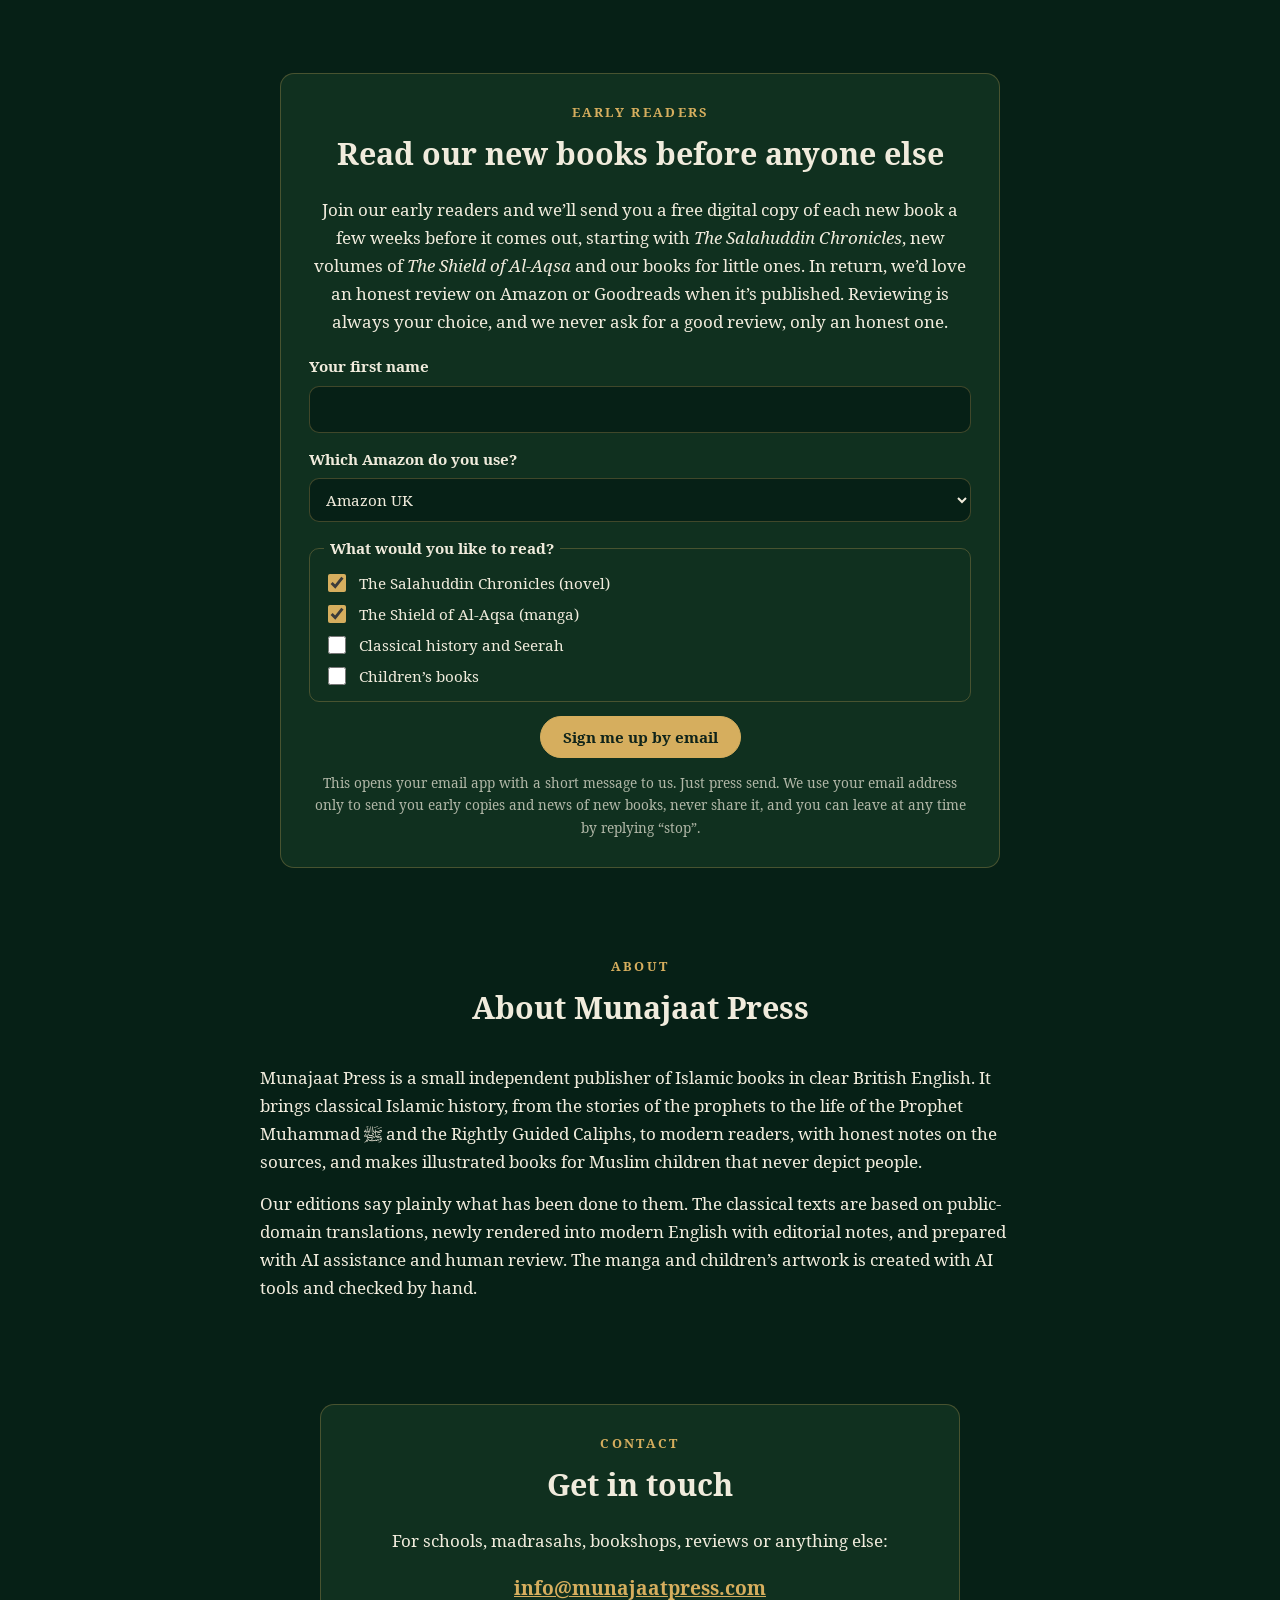
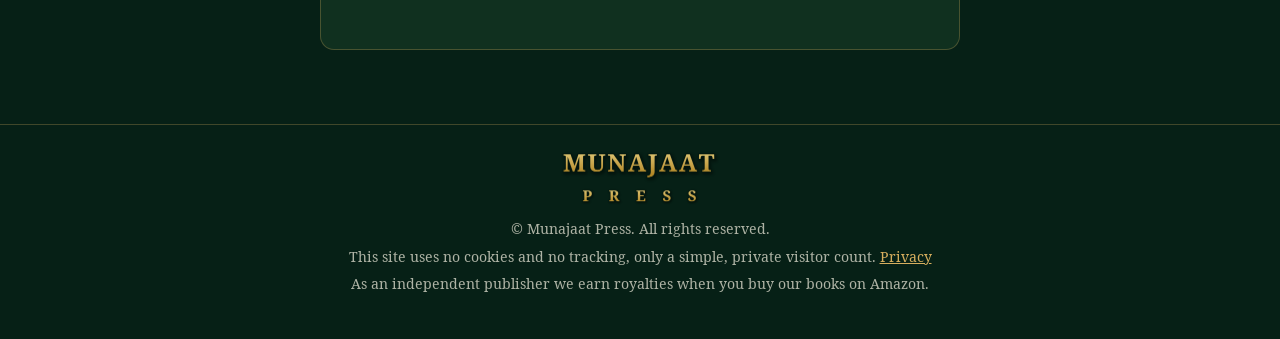
==== commit ad25212b: "Add Early readers sign-up (opens email to info@), nav link and privacy note Co-Authored-By: Claude O" ====
--- a/index.html
+++ b/index.html
@@ -28,6 +28,7 @@
         <a href="#manga">Manga</a>
         <a href="#children">For children</a>
         <a href="#apps">Free apps</a>
+        <a href="#early-readers">Early readers</a>
         <a href="#about">About</a>
         <a href="#contact">Contact</a>
       </nav>
@@ -277,6 +278,42 @@
             <p>The Burdah, Dalāʾil al-Khayrāt and other works in praise of the Prophet ﷺ, with historic recordings.</p>
             <a href="https://mantlelibrary.app" rel="noopener">mantlelibrary.app</a>
           </div>
+        </div>
+      </div>
+    </section>
+
+    <section id="early-readers">
+      <div class="wrap">
+        <div class="contact-box early-box">
+          <div class="section-title" style="margin-bottom:14px">
+            <div class="eyebrow">Early readers</div>
+            <h2>Read our new books before anyone else</h2>
+          </div>
+          <p>Join our early readers and we’ll send you a free digital copy of each new book a few weeks before it comes out, starting with <em>The Salahuddin Chronicles</em>, new volumes of <em>The Shield of Al-Aqsa</em> and our books for little ones. In return, we’d love an honest review on Amazon or Goodreads when it’s published. Reviewing is always your choice, and we never ask for a good review, only an honest one.</p>
+          <form class="early-form" id="early-form" action="mailto:info@munajaatpress.com" method="get">
+            <label>Your first name
+              <input type="text" id="er-name" autocomplete="given-name" required>
+            </label>
+            <label>Which Amazon do you use?
+              <select id="er-store">
+                <option>Amazon UK</option>
+                <option>Amazon US</option>
+                <option>Amazon Canada</option>
+                <option>Amazon Australia</option>
+                <option>Another Amazon store</option>
+                <option>I don't use Amazon (Goodreads only)</option>
+              </select>
+            </label>
+            <fieldset>
+              <legend>What would you like to read?</legend>
+              <label class="check"><input type="checkbox" value="The Salahuddin Chronicles (novel)" checked> The Salahuddin Chronicles (novel)</label>
+              <label class="check"><input type="checkbox" value="The Shield of Al-Aqsa (manga)" checked> The Shield of Al-Aqsa (manga)</label>
+              <label class="check"><input type="checkbox" value="Classical history and Seerah"> Classical history and Seerah</label>
+              <label class="check"><input type="checkbox" value="Children's books"> Children’s books</label>
+            </fieldset>
+            <button class="btn" type="submit">Sign me up by email</button>
+            <p class="form-note">This opens your email app with a short message to us. Just press send. We use your email address only to send you early copies and news of new books, never share it, and you can leave at any time by replying “stop”.</p>
+          </form>
         </div>
       </div>
     </section>
@@ -316,5 +353,17 @@
       <p>As an independent publisher we earn royalties when you buy our books on Amazon.</p>
     </div>
   </footer>
+  <script>
+  document.getElementById('early-form').addEventListener('submit', function (e) {
+    e.preventDefault();
+    var name = document.getElementById('er-name').value.trim();
+    var store = document.getElementById('er-store').value;
+    var picks = Array.prototype.map.call(this.querySelectorAll('input[type=checkbox]:checked'), function (c) { return c.value; });
+    var body = 'Assalamu alaykum,\n\nPlease add me to the Munajaat Press early readers.\n\nName: ' + name +
+      '\nAmazon store: ' + store + '\nInterested in: ' + (picks.length ? picks.join(', ') : 'Any new book') +
+      '\n\nJazakAllahu khayran';
+    window.location.href = 'mailto:info@munajaatpress.com?subject=' + encodeURIComponent('Early reader sign-up') + '&body=' + encodeURIComponent(body);
+  });
+  </script>
 </body>
 </html>
--- a/css/style.css
+++ b/css/style.css
@@ -99,6 +99,18 @@
 .contact-box { text-align: center; background: var(--card); border: 1px solid var(--line); border-radius: var(--radius); padding: 28px; max-width: 640px; margin: 0 auto; }
 .contact-box a.email { font-size: 1.2rem; font-weight: 700; }
 
+/* Early readers */
+.early-box { max-width: 720px; }
+.early-form { display: grid; gap: 14px; text-align: left; margin-top: 18px; }
+.early-form label { display: grid; gap: 6px; font-weight: 700; font-size: 0.95rem; }
+.early-form input[type=text], .early-form select { font: inherit; font-weight: 400; padding: 10px 12px; border-radius: 10px; border: 1px solid var(--line); background: var(--bg); color: var(--cream); }
+.early-form fieldset { border: 1px solid var(--line); border-radius: 10px; padding: 10px 14px 12px; margin: 0; display: grid; gap: 6px; }
+.early-form legend { font-weight: 700; font-size: 0.95rem; padding: 0 6px; }
+.early-form label.check { display: flex; gap: 10px; align-items: center; font-weight: 400; }
+.early-form input[type=checkbox] { accent-color: var(--gold); width: 18px; height: 18px; }
+.early-form .btn { justify-self: center; cursor: pointer; font-family: inherit; }
+.form-note { color: var(--muted); font-size: 0.85rem; text-align: center; margin: 0; }
+
 /* Footer */
 .site-footer { border-top: 1px solid var(--line); margin-top: 30px; padding: 26px 0 40px; color: var(--muted); font-size: 0.88rem; text-align: center; }
 .site-footer img { width: 160px; margin: 0 auto 12px; opacity: 0.9; }
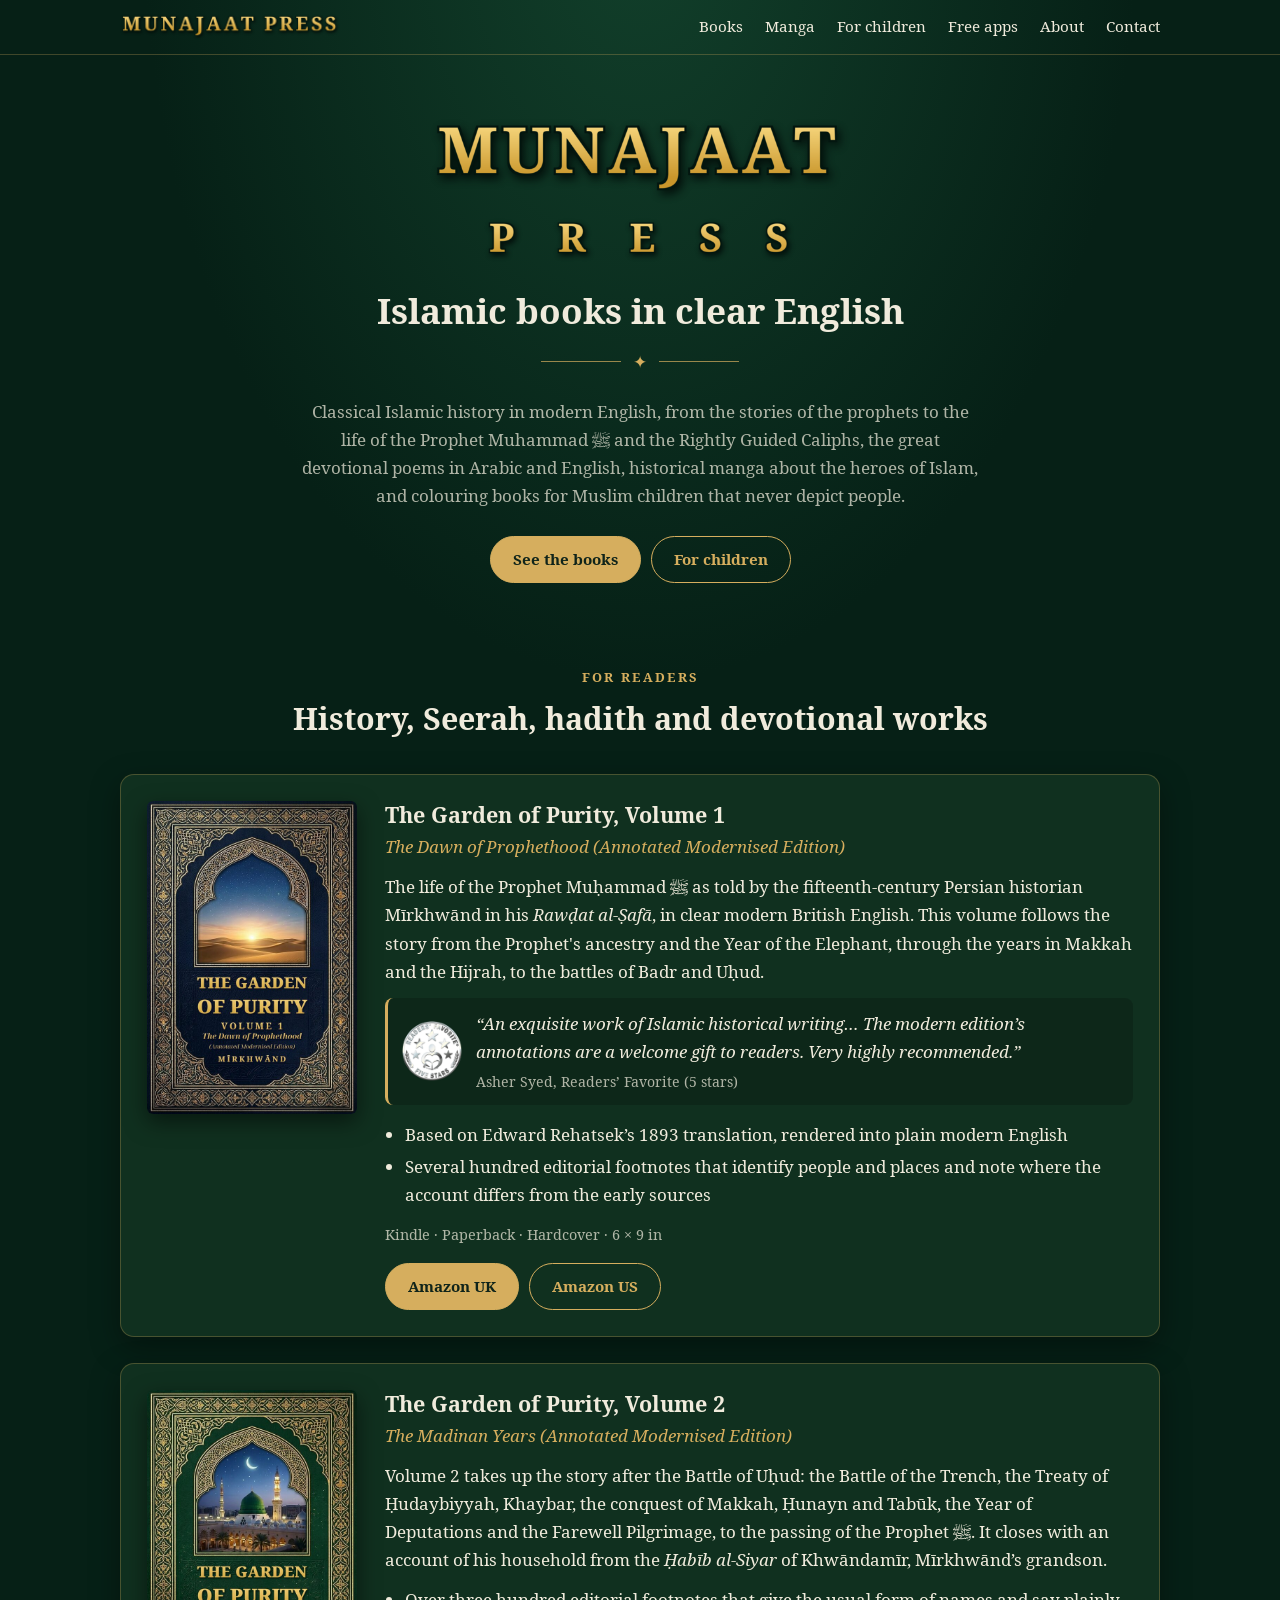
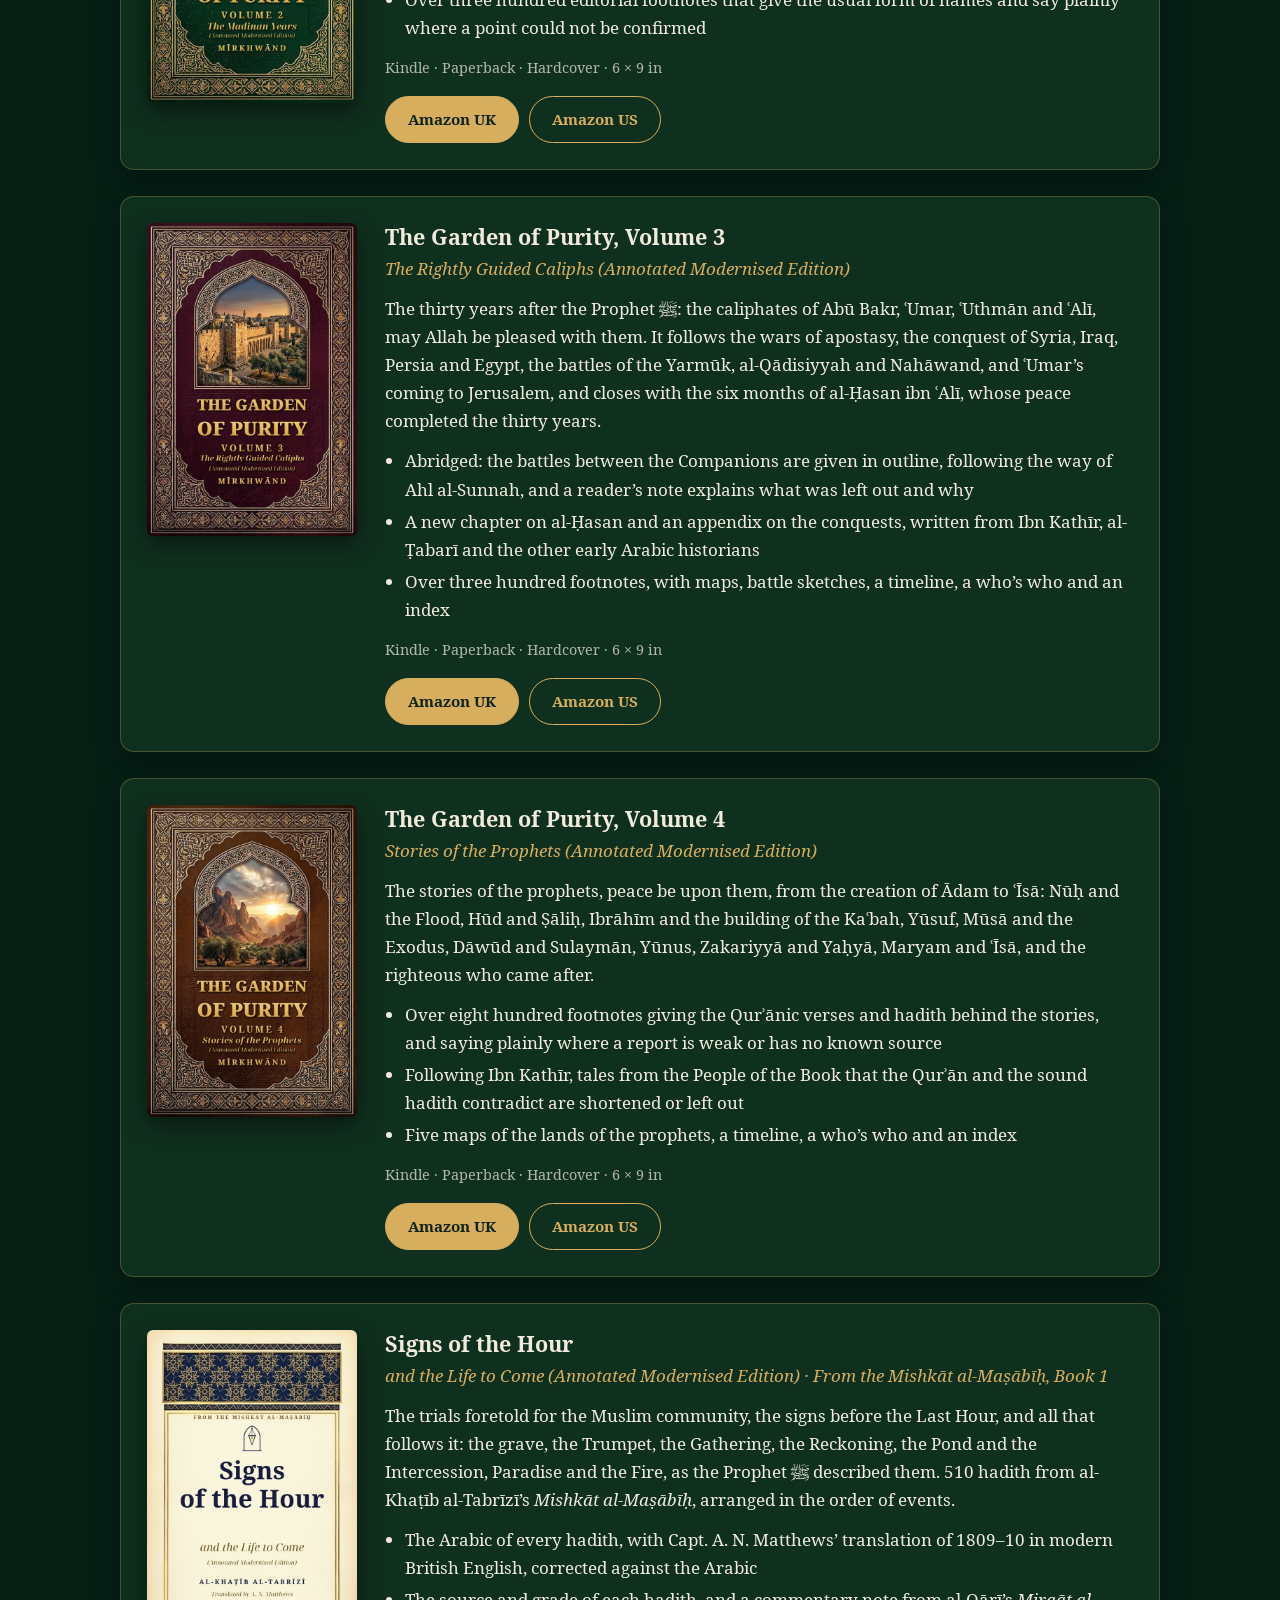
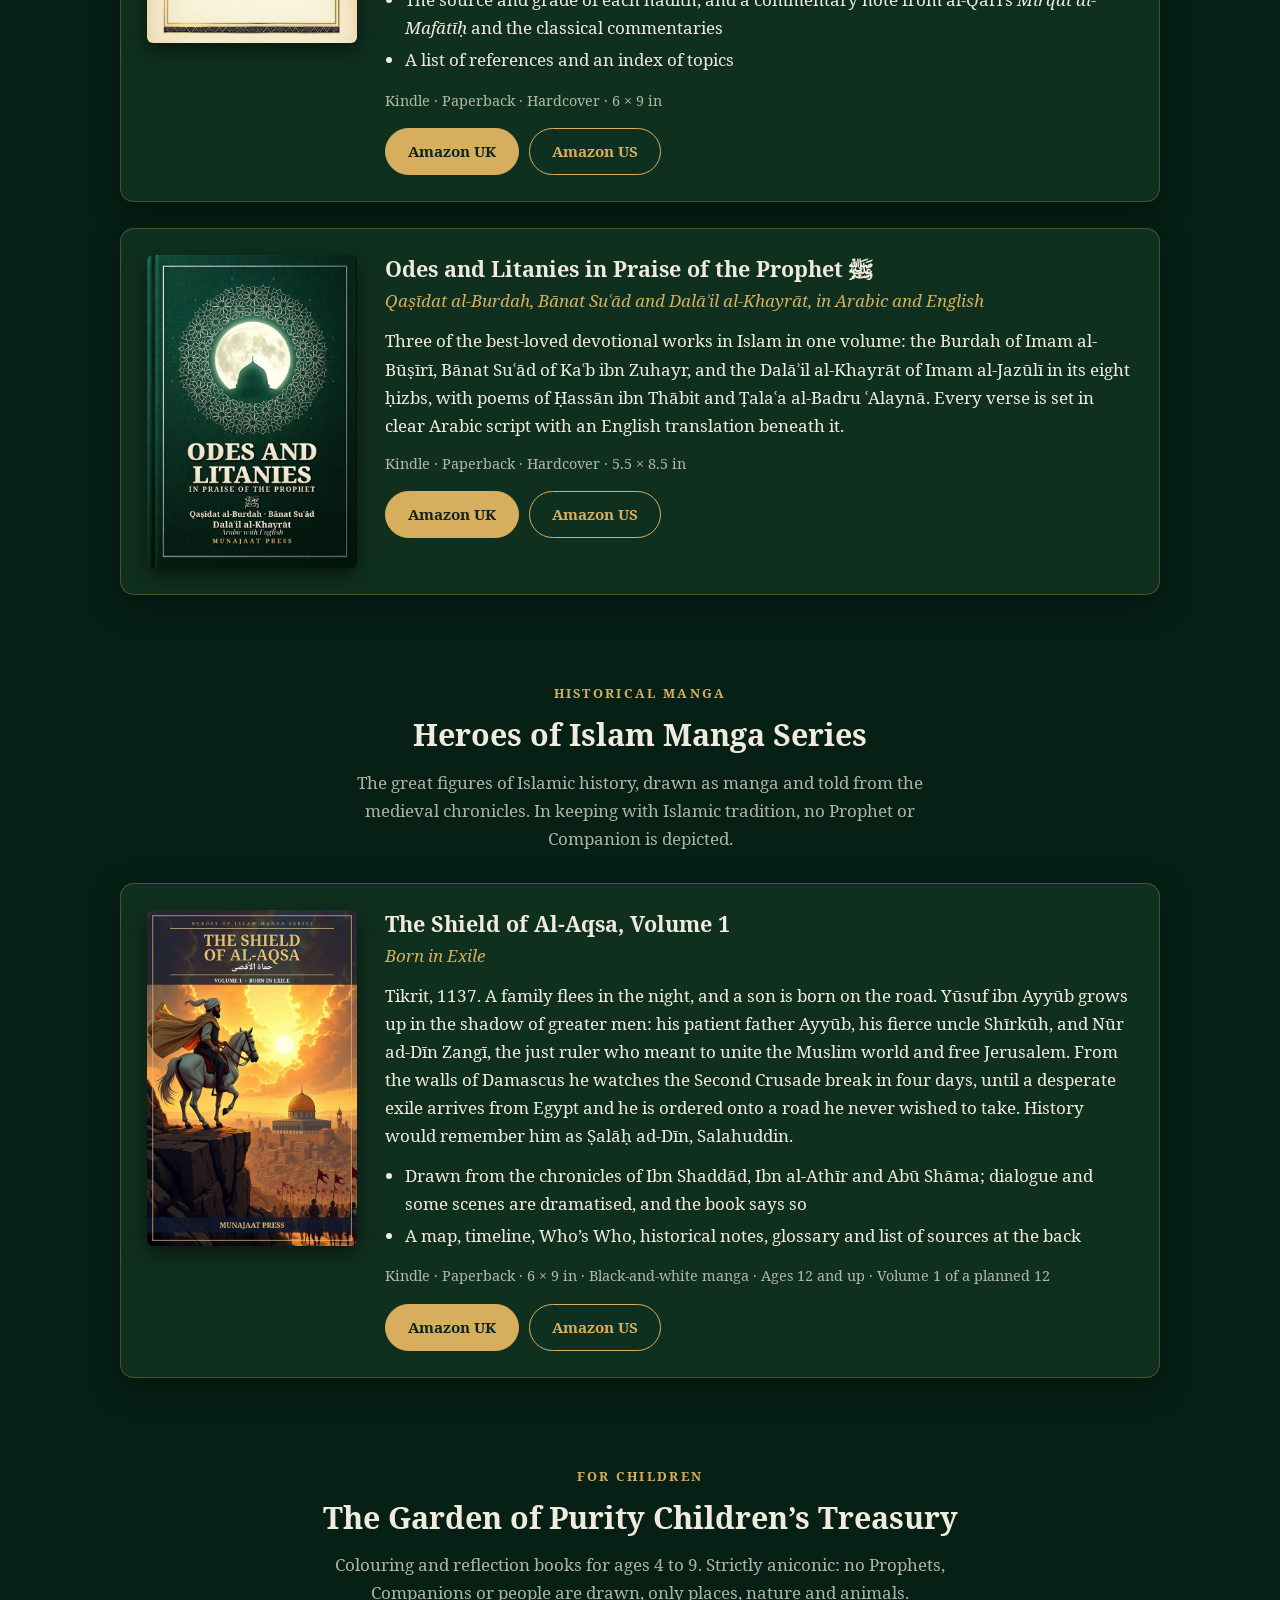
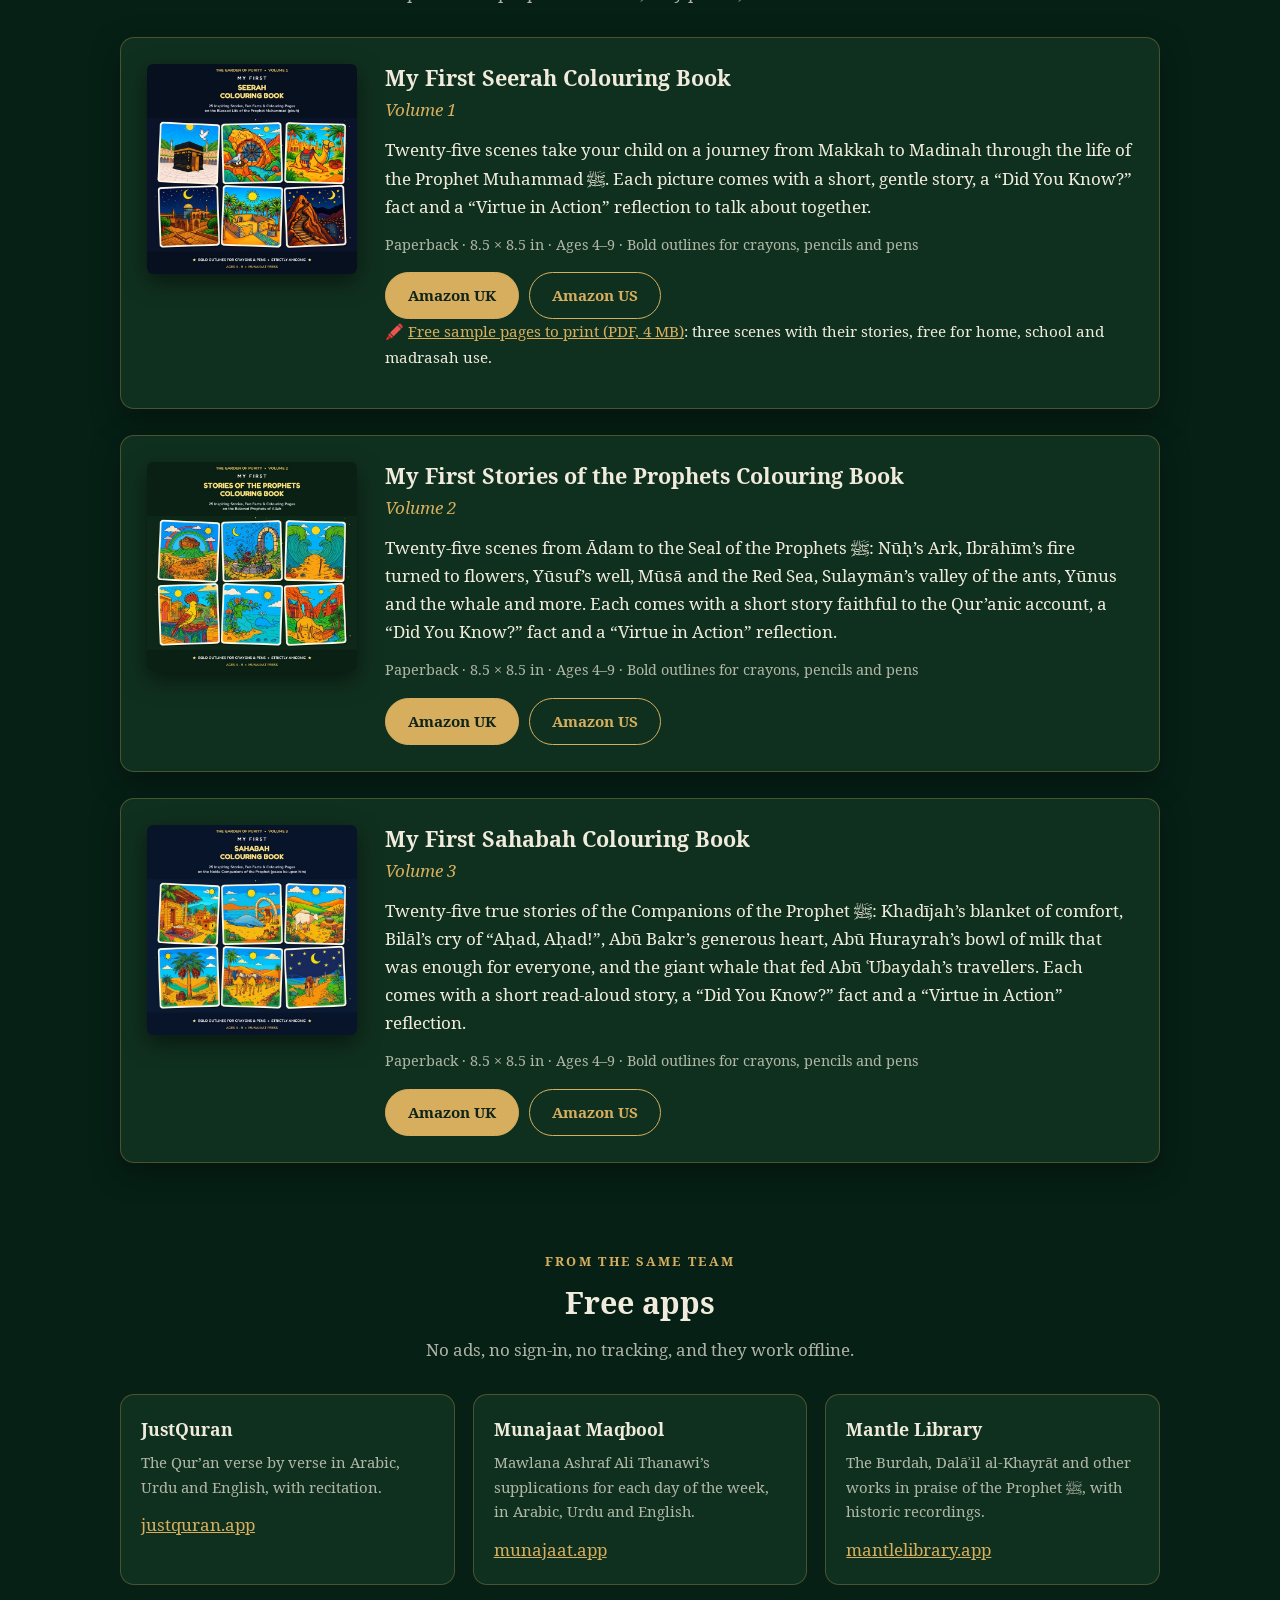
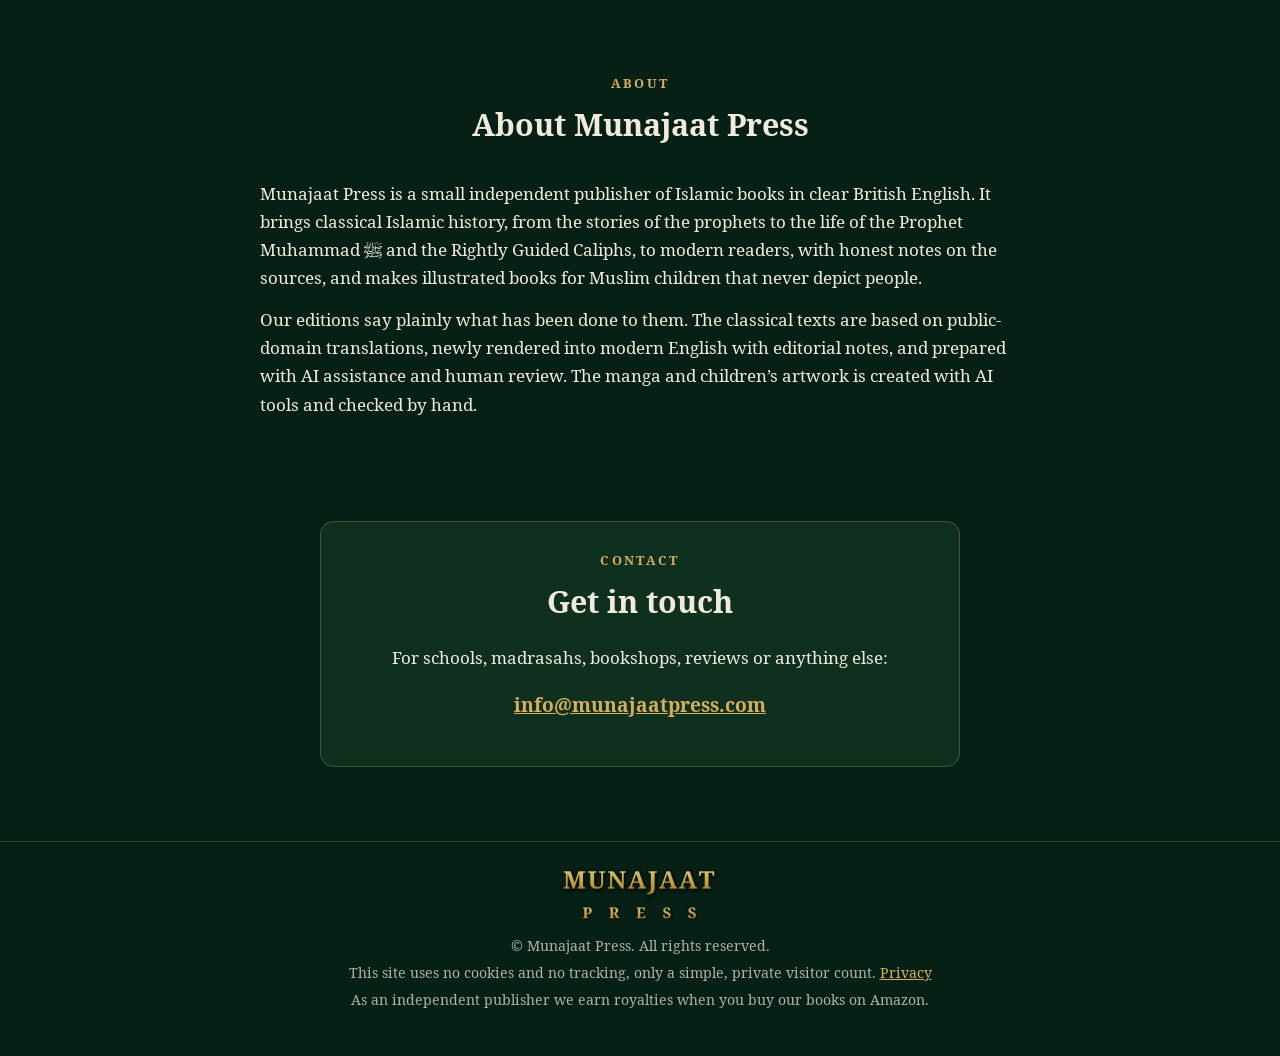
==== commit 68000419: "Remove Early readers sign-up (reverts ad25212) Co-Authored-By: Claude Opus 5.5 <noreply@anthropic.co" ====
--- a/index.html
+++ b/index.html
@@ -28,7 +28,6 @@
         <a href="#manga">Manga</a>
         <a href="#children">For children</a>
         <a href="#apps">Free apps</a>
-        <a href="#early-readers">Early readers</a>
         <a href="#about">About</a>
         <a href="#contact">Contact</a>
       </nav>
@@ -282,42 +281,6 @@
       </div>
     </section>
 
-    <section id="early-readers">
-      <div class="wrap">
-        <div class="contact-box early-box">
-          <div class="section-title" style="margin-bottom:14px">
-            <div class="eyebrow">Early readers</div>
-            <h2>Read our new books before anyone else</h2>
-          </div>
-          <p>Join our early readers and we’ll send you a free digital copy of each new book a few weeks before it comes out, starting with <em>The Salahuddin Chronicles</em>, new volumes of <em>The Shield of Al-Aqsa</em> and our books for little ones. In return, we’d love an honest review on Amazon or Goodreads when it’s published. Reviewing is always your choice, and we never ask for a good review, only an honest one.</p>
-          <form class="early-form" id="early-form" action="mailto:info@munajaatpress.com" method="get">
-            <label>Your first name
-              <input type="text" id="er-name" autocomplete="given-name" required>
-            </label>
-            <label>Which Amazon do you use?
-              <select id="er-store">
-                <option>Amazon UK</option>
-                <option>Amazon US</option>
-                <option>Amazon Canada</option>
-                <option>Amazon Australia</option>
-                <option>Another Amazon store</option>
-                <option>I don't use Amazon (Goodreads only)</option>
-              </select>
-            </label>
-            <fieldset>
-              <legend>What would you like to read?</legend>
-              <label class="check"><input type="checkbox" value="The Salahuddin Chronicles (novel)" checked> The Salahuddin Chronicles (novel)</label>
-              <label class="check"><input type="checkbox" value="The Shield of Al-Aqsa (manga)" checked> The Shield of Al-Aqsa (manga)</label>
-              <label class="check"><input type="checkbox" value="Classical history and Seerah"> Classical history and Seerah</label>
-              <label class="check"><input type="checkbox" value="Children's books"> Children’s books</label>
-            </fieldset>
-            <button class="btn" type="submit">Sign me up by email</button>
-            <p class="form-note">This opens your email app with a short message to us. Just press send. We use your email address only to send you early copies and news of new books, never share it, and you can leave at any time by replying “stop”.</p>
-          </form>
-        </div>
-      </div>
-    </section>
-
     <section id="about">
       <div class="wrap">
         <div class="section-title">
@@ -353,17 +316,5 @@
       <p>As an independent publisher we earn royalties when you buy our books on Amazon.</p>
     </div>
   </footer>
-  <script>
-  document.getElementById('early-form').addEventListener('submit', function (e) {
-    e.preventDefault();
-    var name = document.getElementById('er-name').value.trim();
-    var store = document.getElementById('er-store').value;
-    var picks = Array.prototype.map.call(this.querySelectorAll('input[type=checkbox]:checked'), function (c) { return c.value; });
-    var body = 'Assalamu alaykum,\n\nPlease add me to the Munajaat Press early readers.\n\nName: ' + name +
-      '\nAmazon store: ' + store + '\nInterested in: ' + (picks.length ? picks.join(', ') : 'Any new book') +
-      '\n\nJazakAllahu khayran';
-    window.location.href = 'mailto:info@munajaatpress.com?subject=' + encodeURIComponent('Early reader sign-up') + '&body=' + encodeURIComponent(body);
-  });
-  </script>
 </body>
 </html>
--- a/css/style.css
+++ b/css/style.css
@@ -99,18 +99,6 @@
 .contact-box { text-align: center; background: var(--card); border: 1px solid var(--line); border-radius: var(--radius); padding: 28px; max-width: 640px; margin: 0 auto; }
 .contact-box a.email { font-size: 1.2rem; font-weight: 700; }
 
-/* Early readers */
-.early-box { max-width: 720px; }
-.early-form { display: grid; gap: 14px; text-align: left; margin-top: 18px; }
-.early-form label { display: grid; gap: 6px; font-weight: 700; font-size: 0.95rem; }
-.early-form input[type=text], .early-form select { font: inherit; font-weight: 400; padding: 10px 12px; border-radius: 10px; border: 1px solid var(--line); background: var(--bg); color: var(--cream); }
-.early-form fieldset { border: 1px solid var(--line); border-radius: 10px; padding: 10px 14px 12px; margin: 0; display: grid; gap: 6px; }
-.early-form legend { font-weight: 700; font-size: 0.95rem; padding: 0 6px; }
-.early-form label.check { display: flex; gap: 10px; align-items: center; font-weight: 400; }
-.early-form input[type=checkbox] { accent-color: var(--gold); width: 18px; height: 18px; }
-.early-form .btn { justify-self: center; cursor: pointer; font-family: inherit; }
-.form-note { color: var(--muted); font-size: 0.85rem; text-align: center; margin: 0; }
-
 /* Footer */
 .site-footer { border-top: 1px solid var(--line); margin-top: 30px; padding: 26px 0 40px; color: var(--muted); font-size: 0.88rem; text-align: center; }
 .site-footer img { width: 160px; margin: 0 auto 12px; opacity: 0.9; }
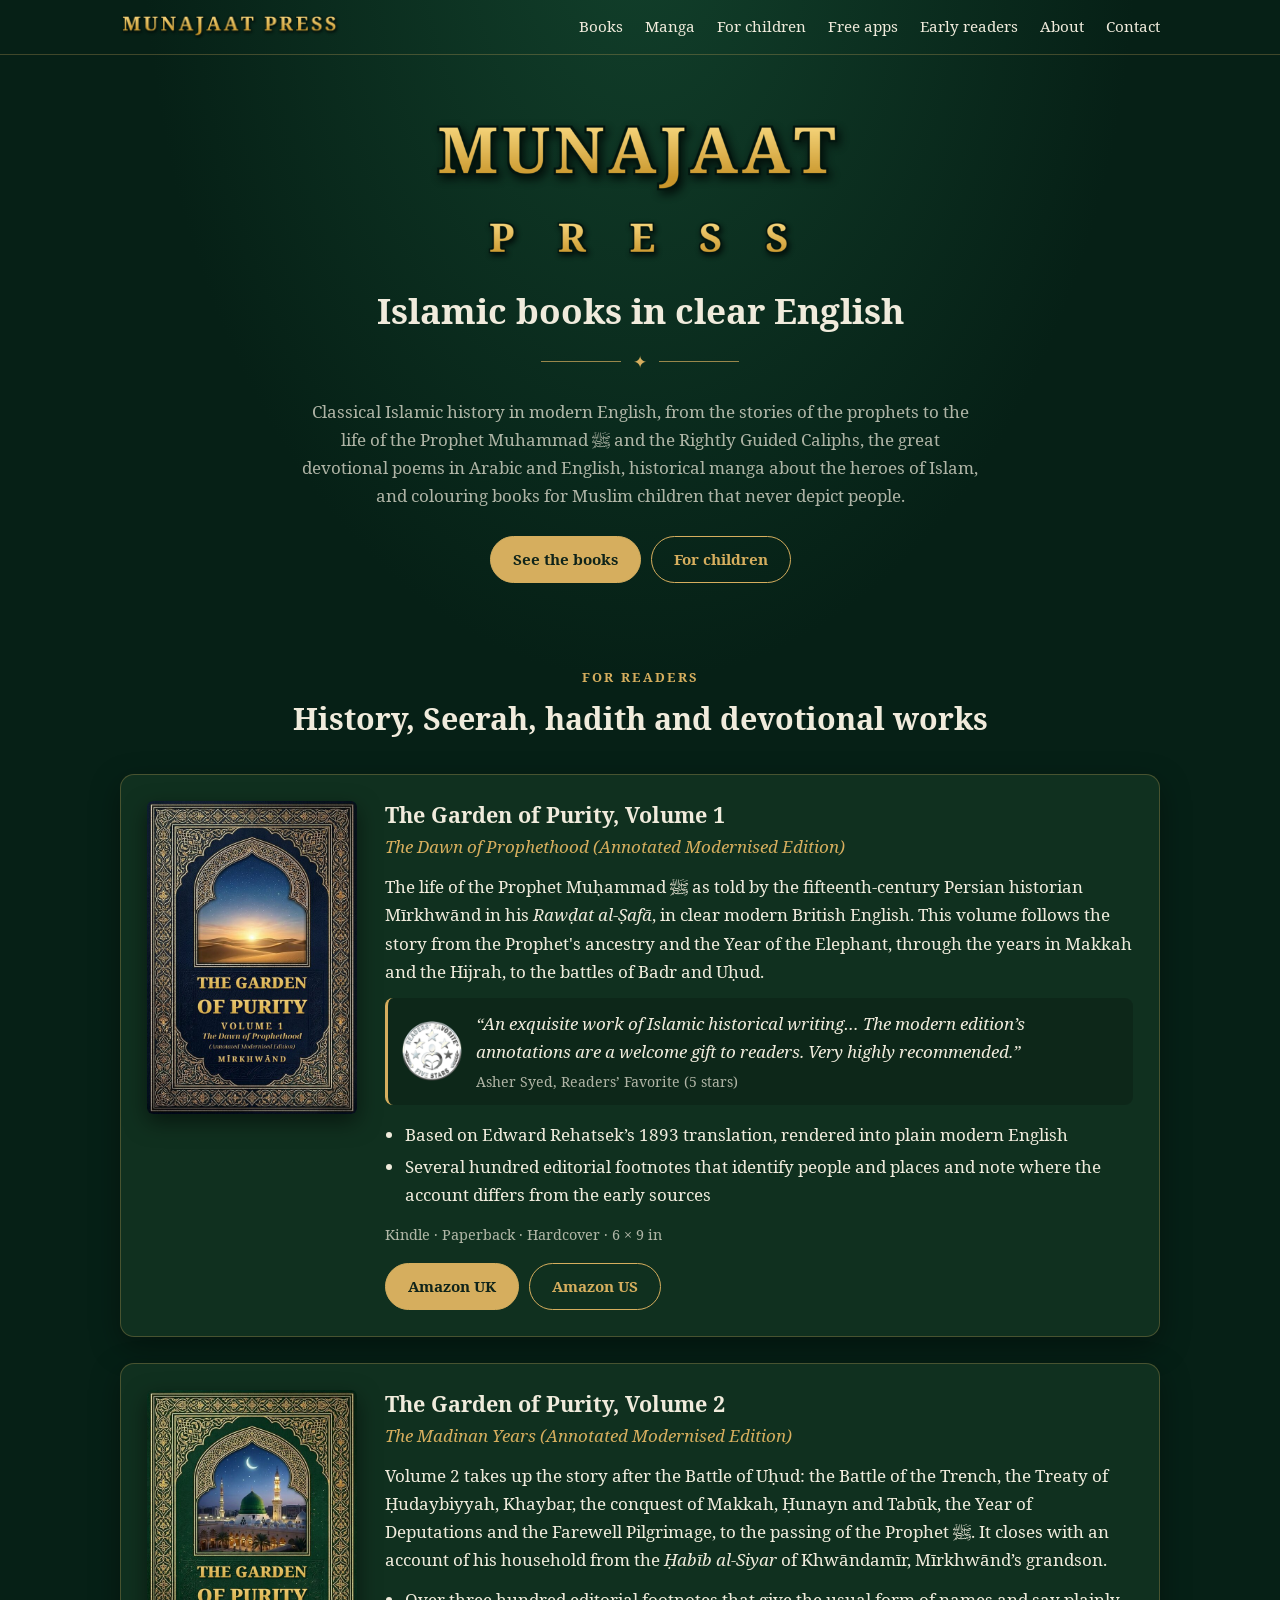
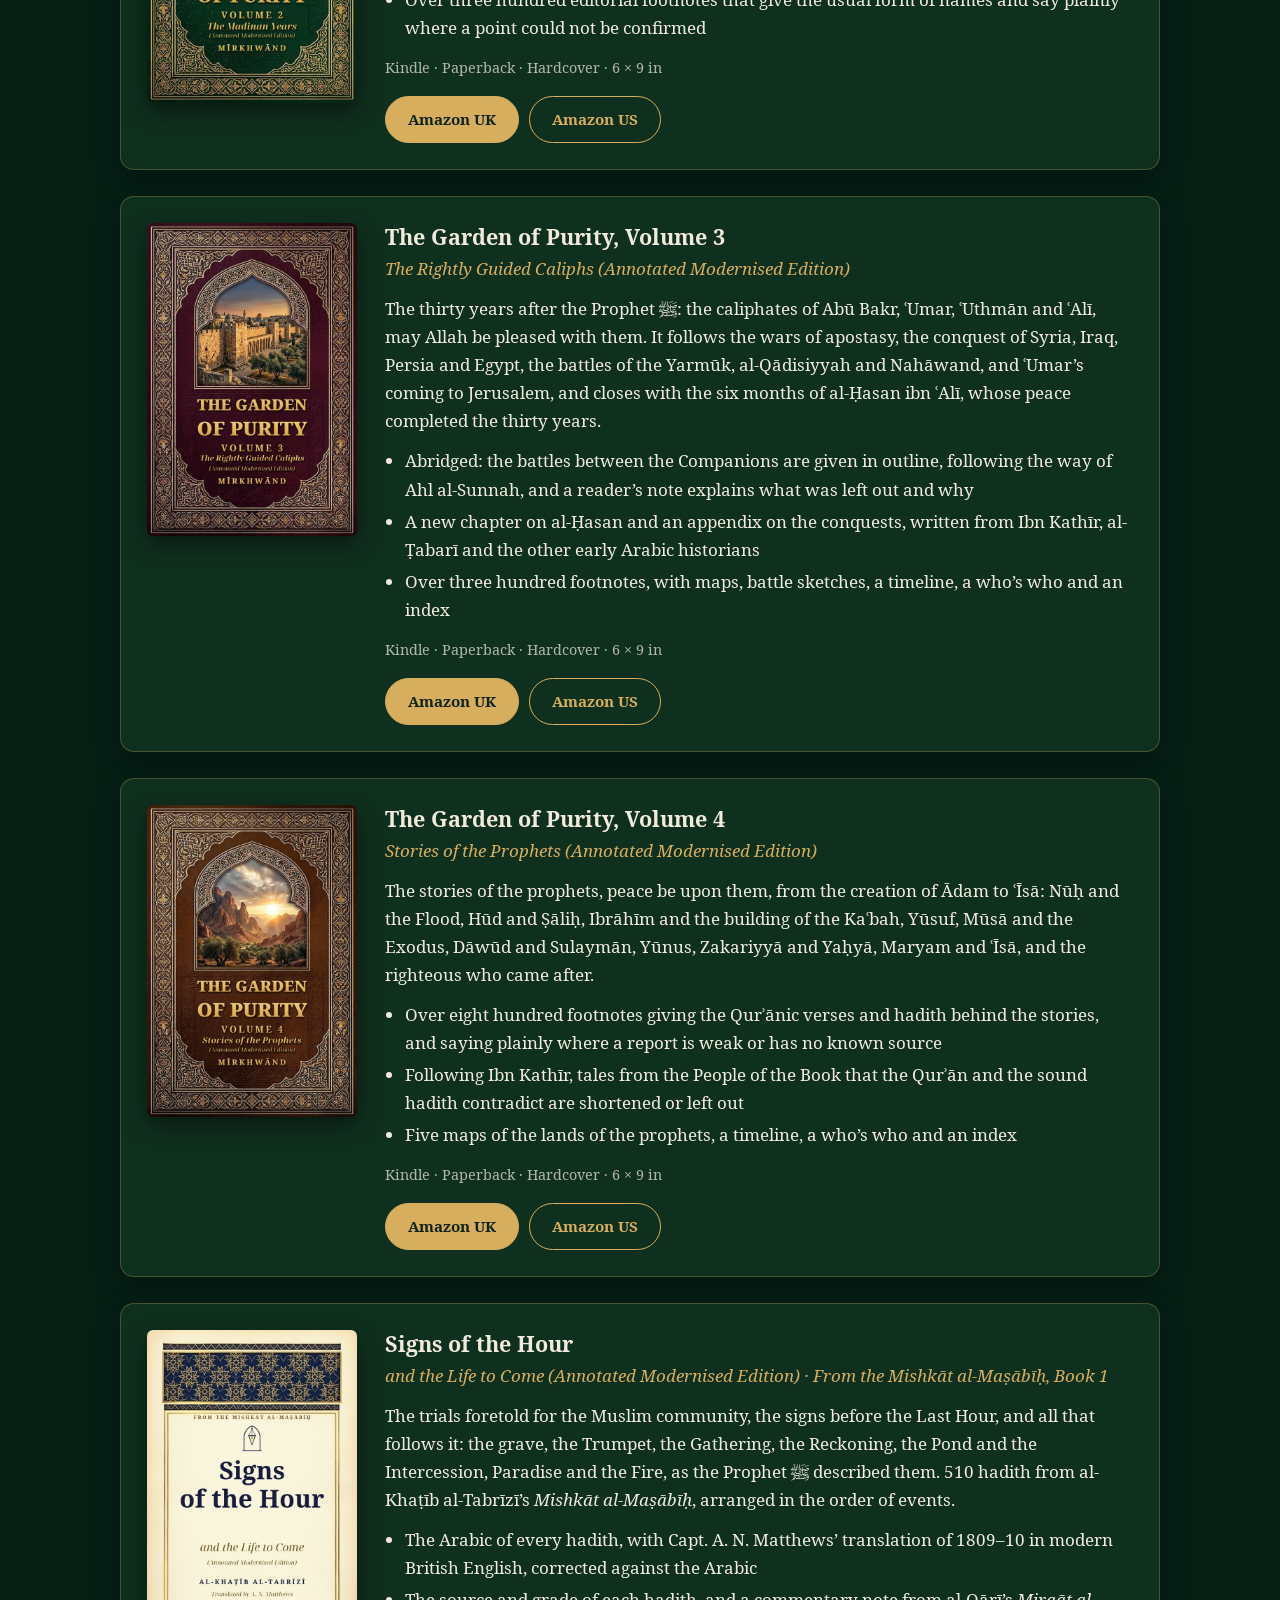
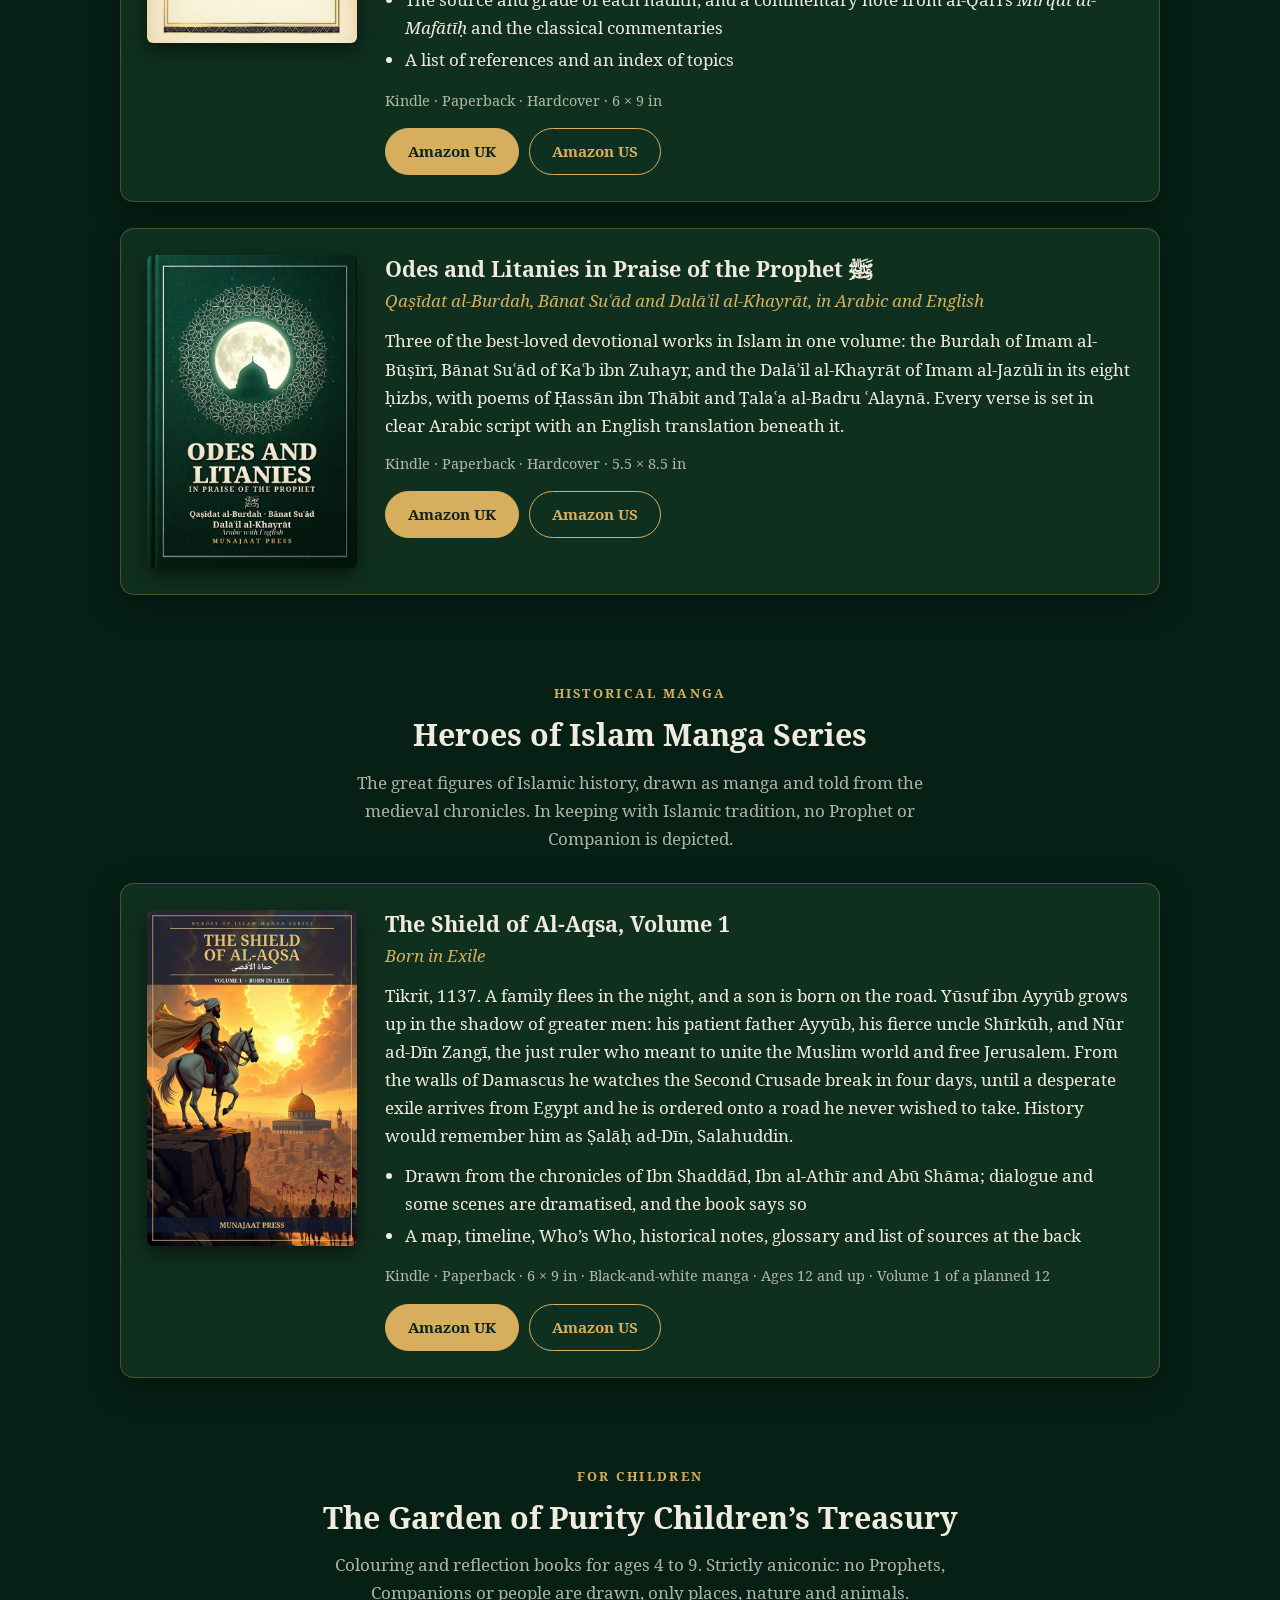
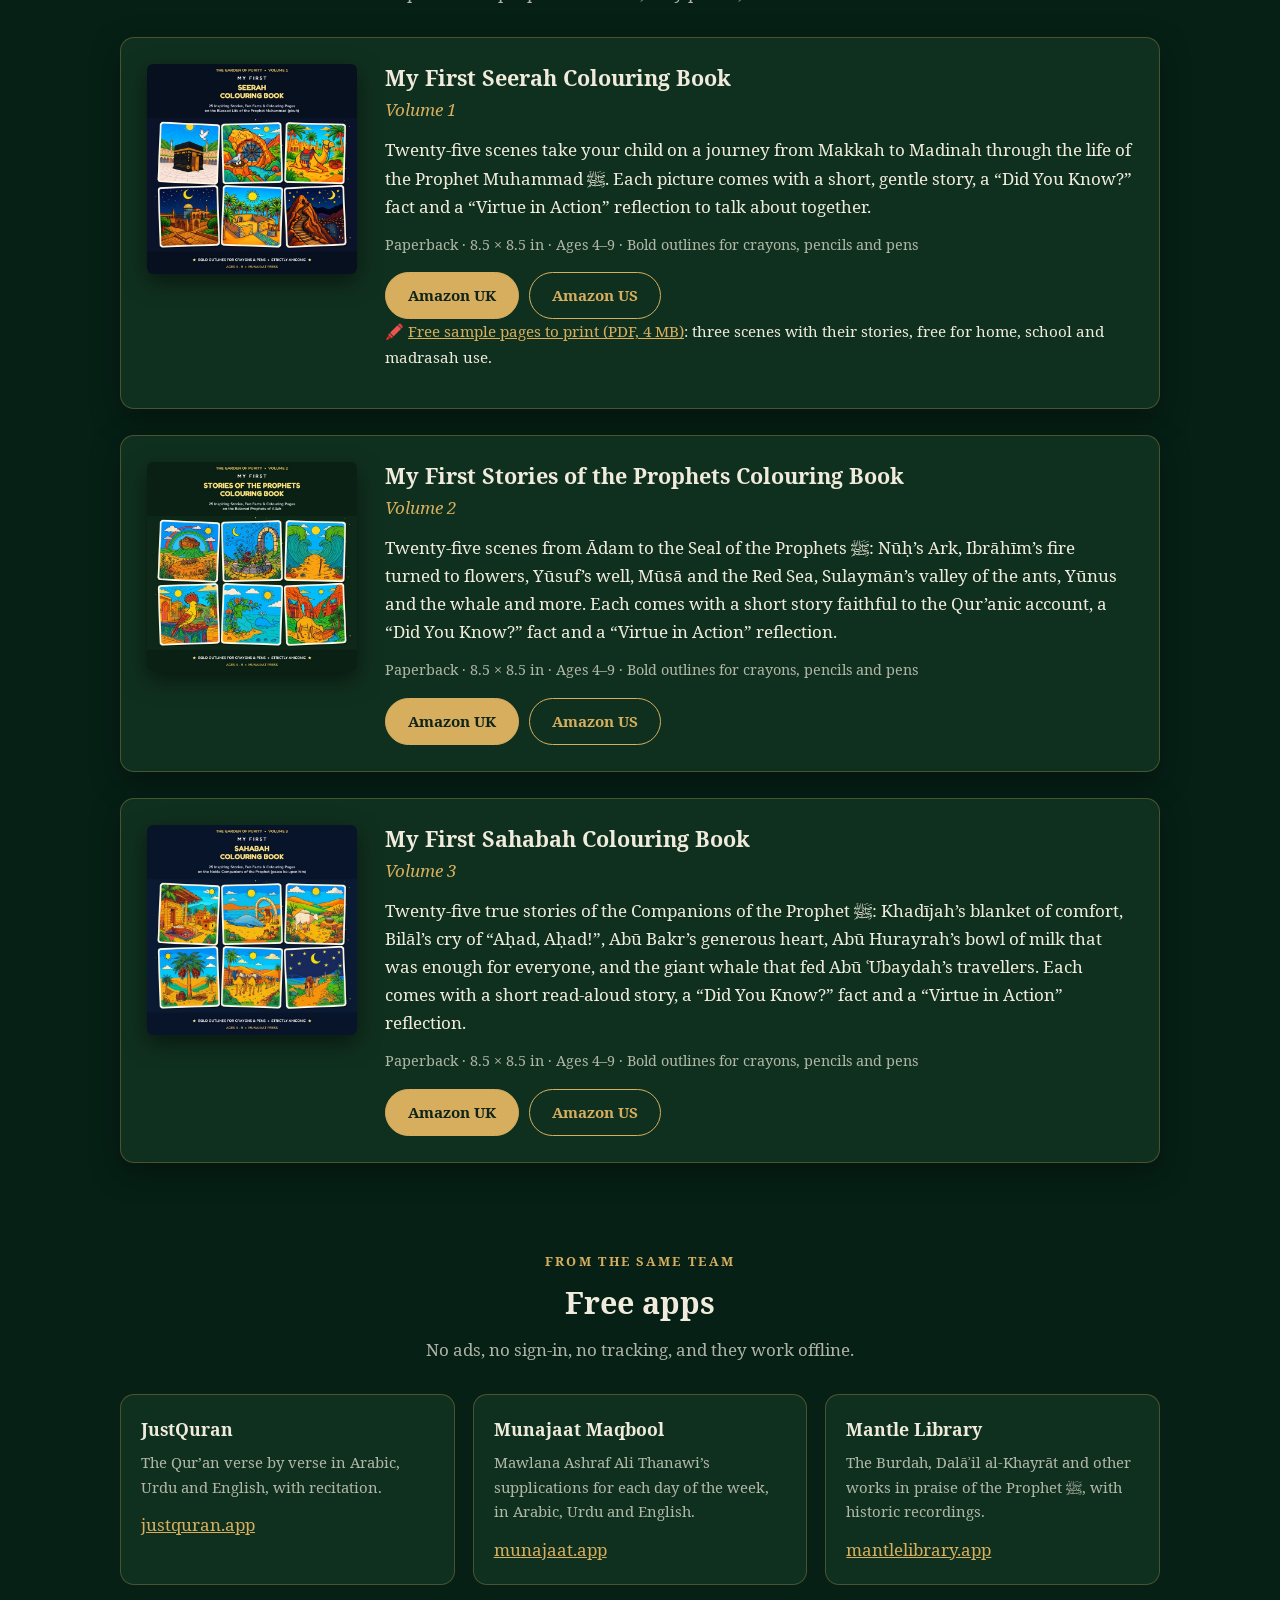
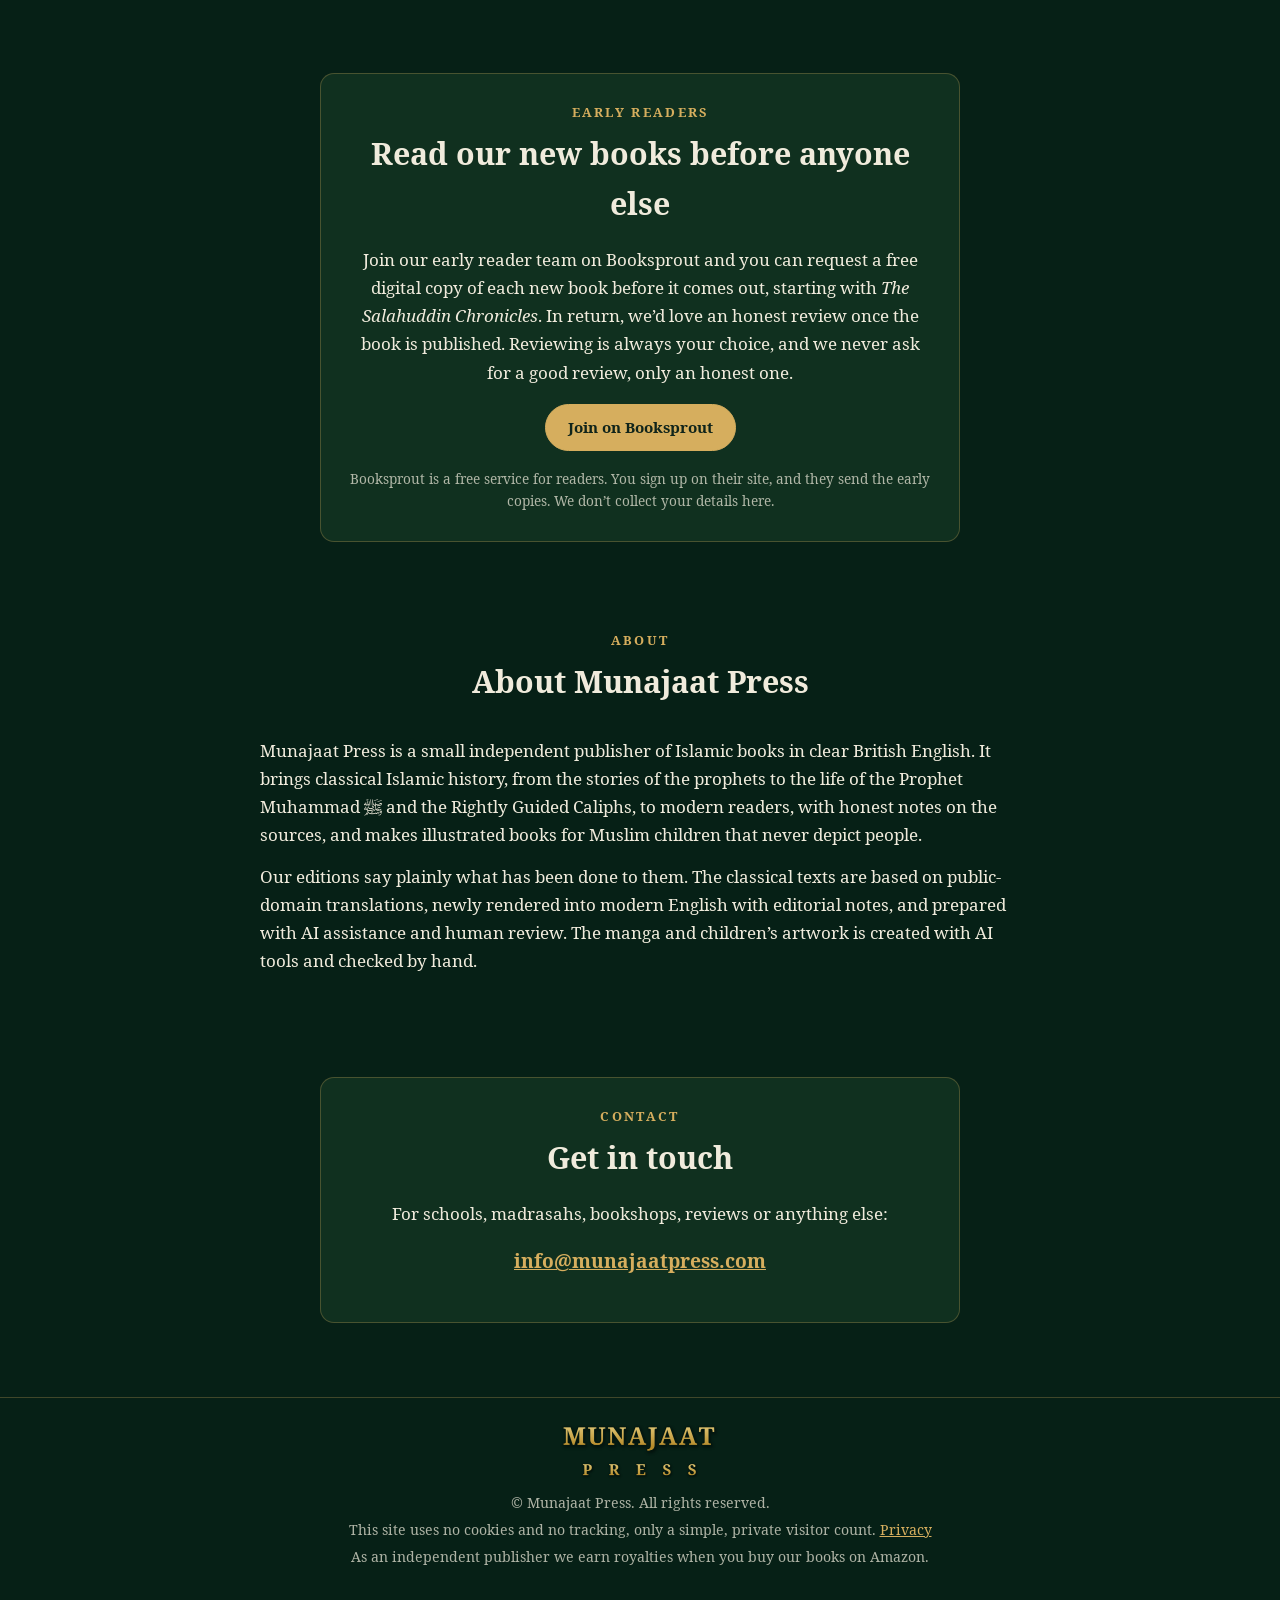
==== commit b24e50d9: "Add Early readers section linking to the Booksprout review team Co-Authored-By: Claude Opus 5.5 <nor" ====
--- a/index.html
+++ b/index.html
@@ -28,6 +28,7 @@
         <a href="#manga">Manga</a>
         <a href="#children">For children</a>
         <a href="#apps">Free apps</a>
+        <a href="#early-readers">Early readers</a>
         <a href="#about">About</a>
         <a href="#contact">Contact</a>
       </nav>
@@ -277,6 +278,20 @@
             <p>The Burdah, Dalāʾil al-Khayrāt and other works in praise of the Prophet ﷺ, with historic recordings.</p>
             <a href="https://mantlelibrary.app" rel="noopener">mantlelibrary.app</a>
           </div>
+        </div>
+      </div>
+    </section>
+
+    <section id="early-readers">
+      <div class="wrap">
+        <div class="contact-box">
+          <div class="section-title" style="margin-bottom:14px">
+            <div class="eyebrow">Early readers</div>
+            <h2>Read our new books before anyone else</h2>
+          </div>
+          <p>Join our early reader team on Booksprout and you can request a free digital copy of each new book before it comes out, starting with <em>The Salahuddin Chronicles</em>. In return, we’d love an honest review once the book is published. Reviewing is always your choice, and we never ask for a good review, only an honest one.</p>
+          <p><a class="btn" href="https://booksprout.co/reviewer/team/81320/munajaat-press-early-readers" target="_blank" rel="noopener">Join on Booksprout</a></p>
+          <p class="form-note" style="color:var(--muted);font-size:0.85rem;margin:0">Booksprout is a free service for readers. You sign up on their site, and they send the early copies. We don’t collect your details here.</p>
         </div>
       </div>
     </section>
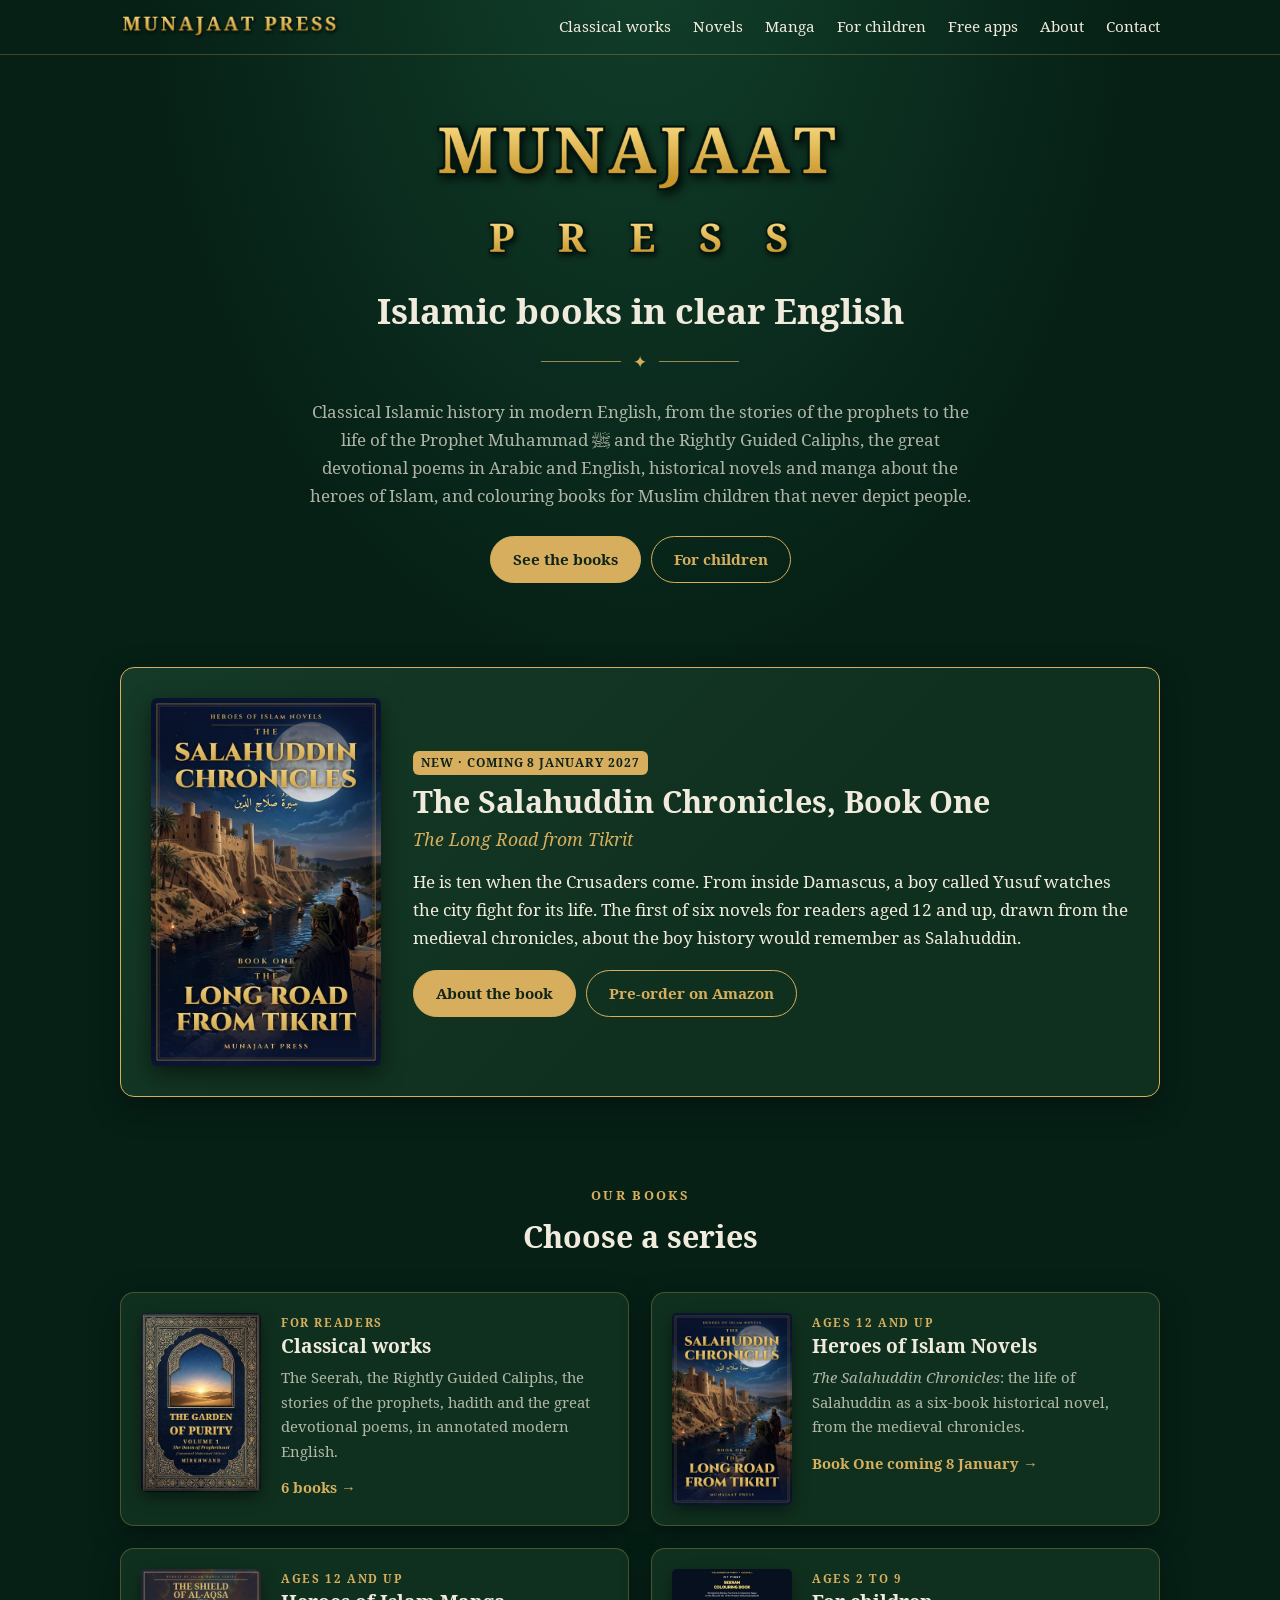
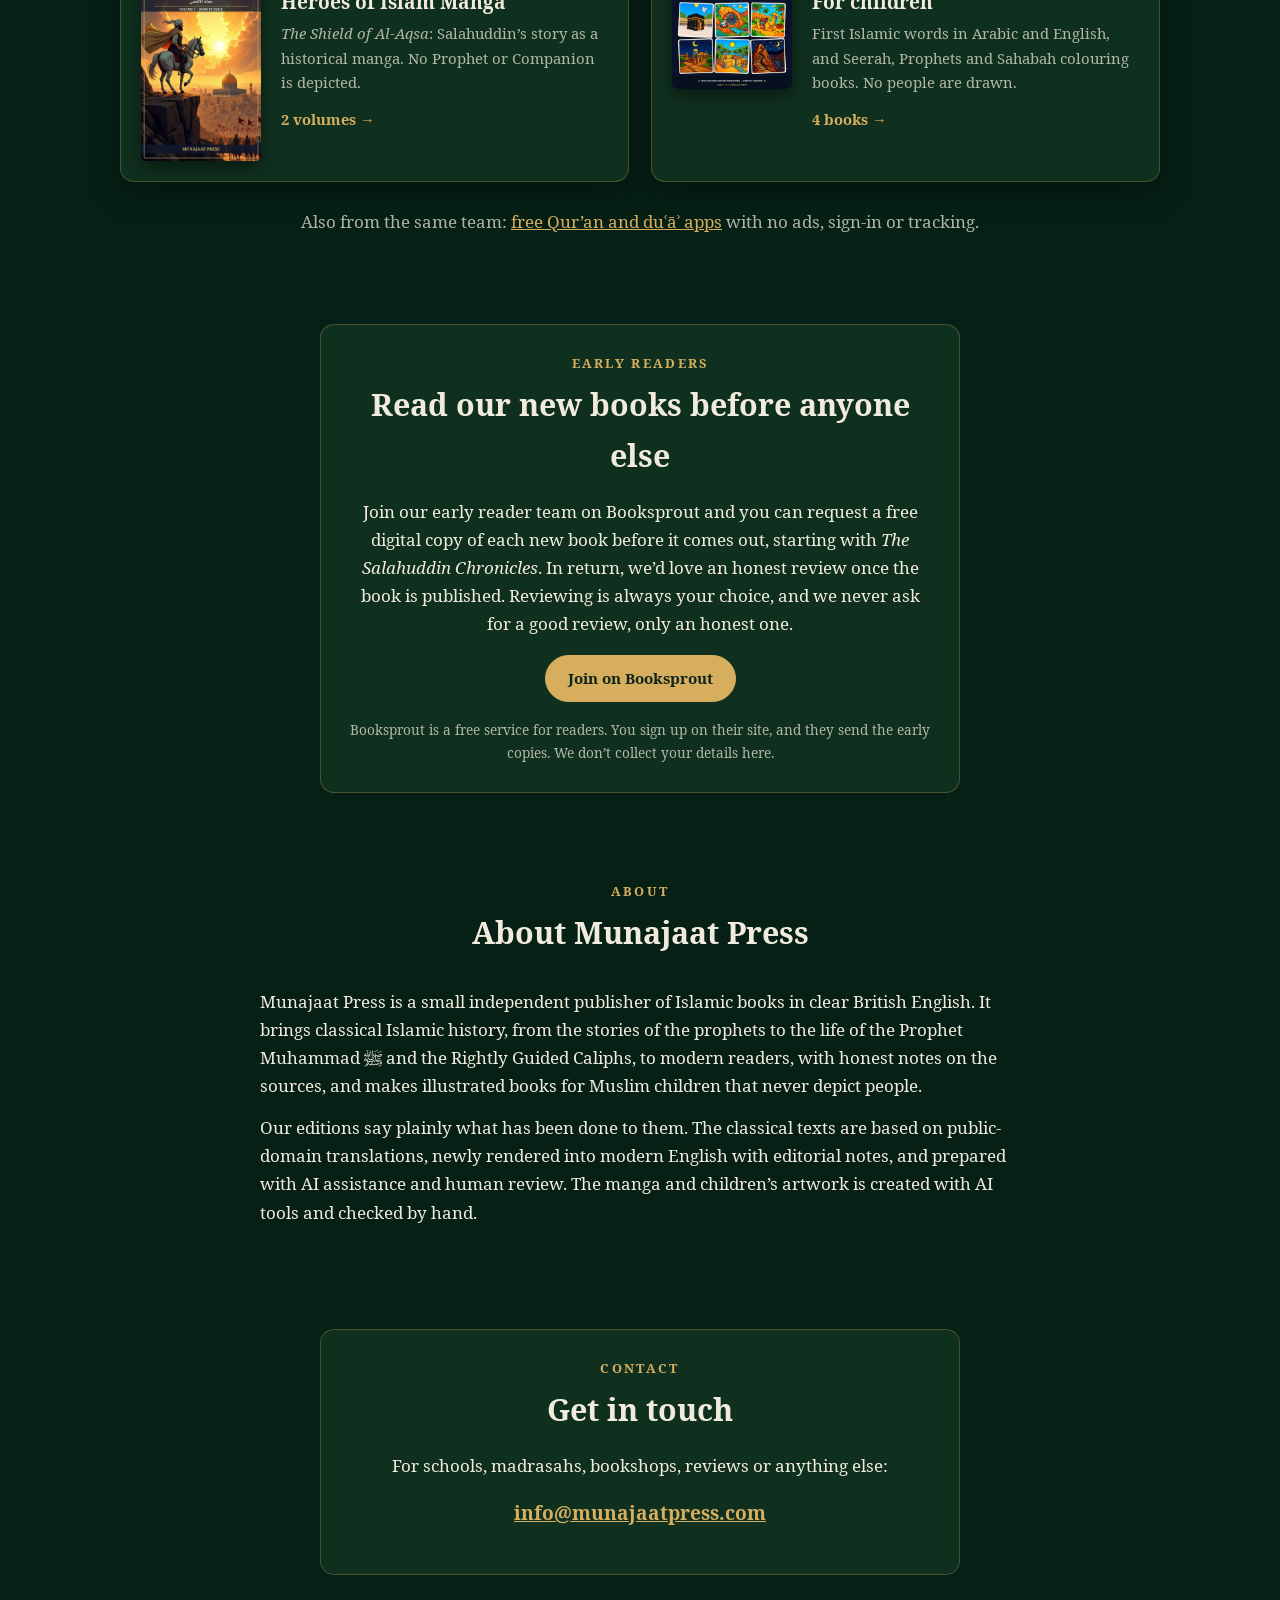
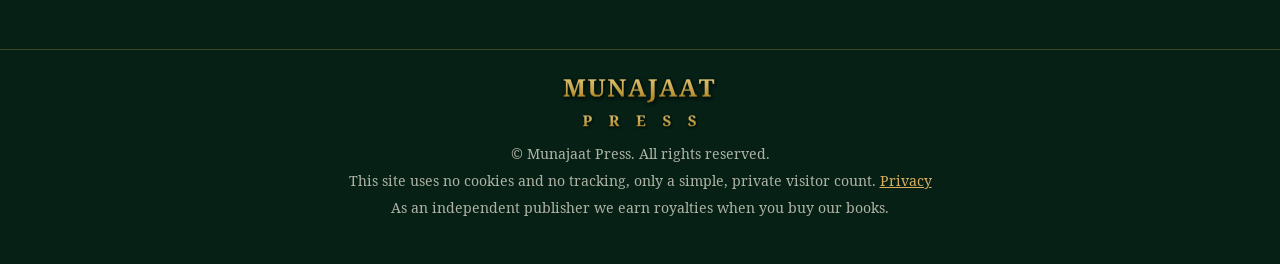
==== commit 5ee08dd2: "Split the one-page site into a homepage and series pages Homepage: new-release banner (The Salahuddi" ====
--- a/index.html
+++ b/index.html
@@ -4,33 +4,46 @@
   <meta charset="utf-8">
   <meta name="viewport" content="width=device-width, initial-scale=1">
   <title>Munajaat Press: Islamic books in clear English</title>
-  <meta name="description" content="Munajaat Press publishes classical Islamic history in modern English, from the stories of the prophets to the life of the Prophet Muhammad ﷺ and the Rightly Guided Caliphs, devotional works in Arabic and English, historical manga about the heroes of Islam, and colouring books for Muslim children that never depict people.">
+  <meta name="description" content="Munajaat Press publishes classical Islamic history in modern English, from the stories of the prophets to the life of the Prophet Muhammad ﷺ and the Rightly Guided Caliphs, devotional works in Arabic and English, historical novels and manga about the heroes of Islam, and colouring books for Muslim children that never depict people.">
   <link rel="canonical" href="https://munajaatpress.com/">
   <meta name="theme-color" content="#062016">
-  <link rel="icon" href="favicon.ico" sizes="16x16 32x32 64x64">
-  <link rel="apple-touch-icon" href="images/apple-touch-icon.png">
+  <link rel="icon" href="/favicon.ico" sizes="16x16 32x32 64x64">
+  <link rel="apple-touch-icon" href="/images/apple-touch-icon.png">
   <meta property="og:type" content="website">
   <meta property="og:site_name" content="Munajaat Press">
   <meta property="og:title" content="Munajaat Press: Islamic books in clear English">
-  <meta property="og:description" content="Classical Islamic history and Seerah, devotional works, historical manga and children's colouring books.">
+  <meta property="og:description" content="Classical Islamic history and Seerah, devotional works, historical novels and manga, and children's colouring books.">
   <meta property="og:url" content="https://munajaatpress.com/">
   <meta property="og:image" content="https://munajaatpress.com/images/social-card.jpg">
-  <link rel="stylesheet" href="css/style.css">
+  <link rel="stylesheet" href="/css/style.css">
+  <script>
+  (function () {
+    var h = location.hash.slice(1); if (!h) return;
+    var map = { books: "/classics/", manga: "/manga/", children: "/children/", apps: "/apps/" };
+    var t = map[h];
+    if (!t) {
+      if (/^(garden-of-purity-volume-|signs-of-the-hour|odes-and-litanies)/.test(h)) t = "/classics/#" + h;
+      else if (/^shield-of-al-aqsa/.test(h)) t = "/manga/#" + h;
+      else if (/^my-first-/.test(h)) t = "/children/#" + h;
+    }
+    if (t) location.replace(t);
+  })();
+  </script>
 </head>
 <body>
   <a class="skip" href="#main">Skip to content</a>
 
   <header class="site-header">
     <div class="wrap">
-      <a class="brand" href="./" aria-label="Munajaat Press home"><img src="images/logo-oneline.png" width="900" height="106" alt="Munajaat Press"></a>
+      <a class="brand" href="/" aria-label="Munajaat Press home"><img src="/images/logo-oneline.png" width="900" height="106" alt="Munajaat Press"></a>
       <nav class="nav" aria-label="Main">
-        <a href="#books">Books</a>
-        <a href="#manga">Manga</a>
-        <a href="#children">For children</a>
-        <a href="#apps">Free apps</a>
-        <a href="#early-readers">Early readers</a>
-        <a href="#about">About</a>
-        <a href="#contact">Contact</a>
+        <a href="/classics/">Classical works</a>
+        <a href="/novels/">Novels</a>
+        <a href="/manga/">Manga</a>
+        <a href="/children/">For children</a>
+        <a href="/apps/">Free apps</a>
+        <a href="/#about">About</a>
+        <a href="/#contact">Contact</a>
       </nav>
     </div>
   </header>
@@ -38,247 +51,80 @@
   <main id="main">
     <section class="hero">
       <div class="wrap">
-        <img src="images/logo-stacked.png" width="640" height="218" alt="">
+        <img src="/images/logo-stacked.png" width="640" height="218" alt="">
         <h1>Islamic books in clear English</h1>
         <div class="divider">✦</div>
-        <p>Classical Islamic history in modern English, from the stories of the prophets to the life of the Prophet Muhammad ﷺ and the Rightly Guided Caliphs, the great devotional poems in Arabic and English, historical manga about the heroes of Islam, and colouring books for Muslim children that never depict people.</p>
+        <p>Classical Islamic history in modern English, from the stories of the prophets to the life of the Prophet Muhammad ﷺ and the Rightly Guided Caliphs, the great devotional poems in Arabic and English, historical novels and manga about the heroes of Islam, and colouring books for Muslim children that never depict people.</p>
         <div class="btn-row">
-          <a class="btn" href="#books">See the books</a>
-          <a class="btn ghost" href="#children">For children</a>
+          <a class="btn" href="#series">See the books</a>
+          <a class="btn ghost" href="/children/">For children</a>
         </div>
       </div>
     </section>
 
-    <section id="books">
+    <section id="new">
       <div class="wrap">
-        <div class="section-title">
-          <div class="eyebrow">For readers</div>
-          <h2>History, Seerah, hadith and devotional works</h2>
-        </div>
-
-        <div class="books">
-          <article class="book" id="garden-of-purity-volume-1">
-            <div class="cover"><img src="images/books/garden-of-purity-vol1.jpg" width="600" height="894" loading="lazy" alt="Cover of The Garden of Purity, Volume 1"></div>
-            <div>
-              <h3>The Garden of Purity, Volume 1</h3>
-              <div class="sub">The Dawn of Prophethood (Annotated Modernised Edition)</div>
-              <p>The life of the Prophet Muḥammad ﷺ as told by the fifteenth-century Persian historian Mīrkhwānd in his <em>Rawḍat al-Ṣafā</em>, in clear modern British English. This volume follows the story from the Prophet's ancestry and the Year of the Elephant, through the years in Makkah and the Hijrah, to the battles of Badr and Uḥud.</p>
-              <div class="review">
-                <img src="images/rf-5-star-seal.png" width="144" height="144" loading="lazy" alt="Readers’ Favorite five-star seal">
-                <blockquote>“An exquisite work of Islamic historical writing… The modern edition’s annotations are a welcome gift to readers. Very highly recommended.”<cite>Asher Syed, Readers’ Favorite (5 stars)</cite></blockquote>
-              </div>
-              <ul>
-                <li>Based on Edward Rehatsek’s 1893 translation, rendered into plain modern English</li>
-                <li>Several hundred editorial footnotes that identify people and places and note where the account differs from the early sources</li>
-              </ul>
-              <div class="meta">Kindle · Paperback · Hardcover · 6 × 9 in</div>
-              <div class="btn-row">
-                <a class="btn" href="https://www.amazon.co.uk/dp/B0HMLBZP9S" rel="noopener">Amazon UK</a>
-                <a class="btn ghost" href="https://www.amazon.com/dp/B0HMLBZP9S" rel="noopener">Amazon US</a>
-              </div>
+        <div class="feature">
+          <a class="feature-cover" href="/novels/"><img src="/images/books/salahuddin-chronicles-book1.jpg" width="600" height="960" alt="Cover of The Salahuddin Chronicles, Book One: The Long Road from Tikrit"></a>
+          <div>
+            <div class="badge">New · Coming 8 January 2027</div>
+            <h2>The Salahuddin Chronicles, Book One</h2>
+            <div class="sub">The Long Road from Tikrit</div>
+            <p>He is ten when the Crusaders come. From inside Damascus, a boy called Yusuf watches the city fight for its life. The first of six novels for readers aged 12 and up, drawn from the medieval chronicles, about the boy history would remember as Salahuddin.</p>
+            <div class="btn-row">
+              <a class="btn" href="/novels/">About the book</a>
+              <a class="btn ghost" href="https://www.amazon.co.uk/dp/B0HSKBBBS1" rel="noopener">Pre-order on Amazon</a>
             </div>
-          </article>
-
-          <article class="book" id="garden-of-purity-volume-2">
-            <div class="cover"><img src="images/books/garden-of-purity-vol2.jpg" width="600" height="894" loading="lazy" alt="Cover of The Garden of Purity, Volume 2"></div>
-            <div>
-              <h3>The Garden of Purity, Volume 2</h3>
-              <div class="sub">The Madinan Years (Annotated Modernised Edition)</div>
-              <p>Volume 2 takes up the story after the Battle of Uḥud: the Battle of the Trench, the Treaty of Ḥudaybiyyah, Khaybar, the conquest of Makkah, Ḥunayn and Tabūk, the Year of Deputations and the Farewell Pilgrimage, to the passing of the Prophet ﷺ. It closes with an account of his household from the <em>Ḥabīb al-Siyar</em> of Khwāndamīr, Mīrkhwānd’s grandson.</p>
-              <ul>
-                <li>Over three hundred editorial footnotes that give the usual form of names and say plainly where a point could not be confirmed</li>
-              </ul>
-              <div class="meta">Kindle · Paperback · Hardcover · 6 × 9 in</div>
-              <div class="btn-row">
-                <a class="btn" href="https://www.amazon.co.uk/dp/B0HMP9ZH3Q" rel="noopener">Amazon UK</a>
-                <a class="btn ghost" href="https://www.amazon.com/dp/B0HMP9ZH3Q" rel="noopener">Amazon US</a>
-              </div>
-            </div>
-          </article>
-
-          <article class="book" id="garden-of-purity-volume-3">
-            <div class="cover"><img src="images/books/garden-of-purity-vol3.jpg" width="600" height="894" loading="lazy" alt="Cover of The Garden of Purity, Volume 3"></div>
-            <div>
-              <h3>The Garden of Purity, Volume 3</h3>
-              <div class="sub">The Rightly Guided Caliphs (Annotated Modernised Edition)</div>
-              <p>The thirty years after the Prophet ﷺ: the caliphates of Abū Bakr, ʿUmar, ʿUthmān and ʿAlī, may Allah be pleased with them. It follows the wars of apostasy, the conquest of Syria, Iraq, Persia and Egypt, the battles of the Yarmūk, al-Qādisiyyah and Nahāwand, and ʿUmar’s coming to Jerusalem, and closes with the six months of al-Ḥasan ibn ʿAlī, whose peace completed the thirty years.</p>
-              <ul>
-                <li>Abridged: the battles between the Companions are given in outline, following the way of Ahl al-Sunnah, and a reader’s note explains what was left out and why</li>
-                <li>A new chapter on al-Ḥasan and an appendix on the conquests, written from Ibn Kathīr, al-Ṭabarī and the other early Arabic historians</li>
-                <li>Over three hundred footnotes, with maps, battle sketches, a timeline, a who’s who and an index</li>
-              </ul>
-              <div class="meta">Kindle · Paperback · Hardcover · 6 × 9 in</div>
-              <div class="btn-row">
-                <a class="btn" href="https://www.amazon.co.uk/dp/B0HQVBS37B" rel="noopener">Amazon UK</a>
-                <a class="btn ghost" href="https://www.amazon.com/dp/B0HQVBS37B" rel="noopener">Amazon US</a>
-              </div>
-            </div>
-          </article>
-
-          <article class="book" id="garden-of-purity-volume-4">
-            <div class="cover"><img src="images/books/garden-of-purity-vol4.jpg" width="600" height="894" loading="lazy" alt="Cover of The Garden of Purity, Volume 4"></div>
-            <div>
-              <h3>The Garden of Purity, Volume 4</h3>
-              <div class="sub">Stories of the Prophets (Annotated Modernised Edition)</div>
-              <p>The stories of the prophets, peace be upon them, from the creation of Ādam to ʿĪsā: Nūḥ and the Flood, Hūd and Ṣāliḥ, Ibrāhīm and the building of the Kaʿbah, Yūsuf, Mūsā and the Exodus, Dāwūd and Sulaymān, Yūnus, Zakariyyā and Yaḥyā, Maryam and ʿĪsā, and the righteous who came after.</p>
-              <ul>
-                <li>Over eight hundred footnotes giving the Qurʾānic verses and hadith behind the stories, and saying plainly where a report is weak or has no known source</li>
-                <li>Following Ibn Kathīr, tales from the People of the Book that the Qurʾān and the sound hadith contradict are shortened or left out</li>
-                <li>Five maps of the lands of the prophets, a timeline, a who’s who and an index</li>
-              </ul>
-              <div class="meta">Kindle · Paperback · Hardcover · 6 × 9 in</div>
-              <div class="btn-row">
-                <a class="btn" href="https://www.amazon.co.uk/dp/B0HQY3BWZN" rel="noopener">Amazon UK</a>
-                <a class="btn ghost" href="https://www.amazon.com/dp/B0HQY3BWZN" rel="noopener">Amazon US</a>
-              </div>
-            </div>
-          </article>
-
-          <article class="book" id="signs-of-the-hour">
-            <div class="cover"><img src="images/books/signs-of-the-hour.jpg" width="600" height="894" loading="lazy" alt="Cover of Signs of the Hour"></div>
-            <div>
-              <h3>Signs of the Hour</h3>
-              <div class="sub">and the Life to Come (Annotated Modernised Edition) · From the Mishkāt al-Maṣābīḥ, Book 1</div>
-              <p>The trials foretold for the Muslim community, the signs before the Last Hour, and all that follows it: the grave, the Trumpet, the Gathering, the Reckoning, the Pond and the Intercession, Paradise and the Fire, as the Prophet ﷺ described them. 510 hadith from al-Khaṭīb al-Tabrīzī’s <em>Mishkāt al-Maṣābīḥ</em>, arranged in the order of events.</p>
-              <ul>
-                <li>The Arabic of every hadith, with Capt. A. N. Matthews’ translation of 1809–10 in modern British English, corrected against the Arabic</li>
-                <li>The source and grade of each hadith, and a commentary note from al-Qārī’s <em>Mirqāt al-Mafātīḥ</em> and the classical commentaries</li>
-                <li>A list of references and an index of topics</li>
-              </ul>
-              <div class="meta">Kindle · Paperback · Hardcover · 6 × 9 in</div>
-              <div class="btn-row">
-                <a class="btn" href="https://www.amazon.co.uk/dp/B0HR9814KS" rel="noopener">Amazon UK</a>
-                <a class="btn ghost" href="https://www.amazon.com/dp/B0HR9814KS" rel="noopener">Amazon US</a>
-              </div>
-            </div>
-          </article>
-
-          <article class="book" id="odes-and-litanies">
-            <div class="cover"><img src="images/books/odes-and-litanies.jpg" width="600" height="894" loading="lazy" alt="Cover of Odes and Litanies in Praise of the Prophet"></div>
-            <div>
-              <h3>Odes and Litanies in Praise of the Prophet ﷺ</h3>
-              <div class="sub">Qaṣīdat al-Burdah, Bānat Suʿād and Dalāʾil al-Khayrāt, in Arabic and English</div>
-              <p>Three of the best-loved devotional works in Islam in one volume: the Burdah of Imam al-Būṣīrī, Bānat Suʿād of Kaʿb ibn Zuhayr, and the Dalāʾil al-Khayrāt of Imam al-Jazūlī in its eight ḥizbs, with poems of Ḥassān ibn Thābit and Ṭalaʿa al-Badru ʿAlaynā. Every verse is set in clear Arabic script with an English translation beneath it.</p>
-              <div class="meta">Kindle · Paperback · Hardcover · 5.5 × 8.5 in</div>
-              <div class="btn-row">
-                <a class="btn" href="https://www.amazon.co.uk/dp/B0HMLDCM2N" rel="noopener">Amazon UK</a>
-                <a class="btn ghost" href="https://www.amazon.com/dp/B0HMLDCM2N" rel="noopener">Amazon US</a>
-              </div>
-            </div>
-          </article>
+          </div>
         </div>
       </div>
     </section>
 
-    <section id="manga">
+    <section id="series">
       <div class="wrap">
         <div class="section-title">
-          <div class="eyebrow">Historical manga</div>
-          <h2>Heroes of Islam Manga Series</h2>
-          <p>The great figures of Islamic history, drawn as manga and told from the medieval chronicles. In keeping with Islamic tradition, no Prophet or Companion is depicted.</p>
+          <div class="eyebrow">Our books</div>
+          <h2>Choose a series</h2>
         </div>
-
-        <div class="books">
-          <article class="book" id="shield-of-al-aqsa-volume-1">
-            <div class="cover"><img src="images/books/shield-of-al-aqsa-vol1.jpg" width="600" height="960" loading="lazy" alt="Cover of The Shield of Al-Aqsa, Volume 1"></div>
-            <div>
-              <h3>The Shield of Al-Aqsa, Volume 1</h3>
-              <div class="sub">Born in Exile</div>
-              <p>Tikrit, 1137. A family flees in the night, and a son is born on the road. Yūsuf ibn Ayyūb grows up in the shadow of greater men: his patient father Ayyūb, his fierce uncle Shīrkūh, and Nūr ad-Dīn Zangī, the just ruler who meant to unite the Muslim world and free Jerusalem. From the walls of Damascus he watches the Second Crusade break in four days, until a desperate exile arrives from Egypt and he is ordered onto a road he never wished to take. History would remember him as Ṣalāḥ ad-Dīn, Salahuddin.</p>
-              <ul>
-                <li>Drawn from the chronicles of Ibn Shaddād, Ibn al-Athīr and Abū Shāma; dialogue and some scenes are dramatised, and the book says so</li>
-                <li>A map, timeline, Who’s Who, historical notes, glossary and list of sources at the back</li>
-              </ul>
-              <div class="meta">Kindle · Paperback · 6 × 9 in · Black-and-white manga · Ages 12 and up · Volume 1 of a planned 12</div>
-              <div class="btn-row">
-                <a class="btn" href="https://www.amazon.co.uk/dp/B0HNH8ZWJN" rel="noopener">Amazon UK</a>
-                <a class="btn ghost" href="https://www.amazon.com/dp/B0HNH8ZWJN" rel="noopener">Amazon US</a>
-              </div>
+        <div class="tiles">
+          <a class="tile" href="/classics/">
+            <div class="tile-cover"><img src="/images/books/garden-of-purity-vol1.jpg" width="600" height="894" loading="lazy" alt=""></div>
+            <div class="tile-body">
+              <div class="eyebrow">For readers</div>
+              <h3>Classical works</h3>
+              <p>The Seerah, the Rightly Guided Caliphs, the stories of the prophets, hadith and the great devotional poems, in annotated modern English.</p>
+              <span class="more">6 books →</span>
             </div>
-          </article>
+          </a>
+          <a class="tile" href="/novels/">
+            <div class="tile-cover"><img src="/images/books/salahuddin-chronicles-book1.jpg" width="600" height="960" loading="lazy" alt=""></div>
+            <div class="tile-body">
+              <div class="eyebrow">Ages 12 and up</div>
+              <h3>Heroes of Islam Novels</h3>
+              <p><em>The Salahuddin Chronicles</em>: the life of Salahuddin as a six-book historical novel, from the medieval chronicles.</p>
+              <span class="more">Book One coming 8 January →</span>
+            </div>
+          </a>
+          <a class="tile" href="/manga/">
+            <div class="tile-cover"><img src="/images/books/shield-of-al-aqsa-vol1.jpg" width="600" height="960" loading="lazy" alt=""></div>
+            <div class="tile-body">
+              <div class="eyebrow">Ages 12 and up</div>
+              <h3>Heroes of Islam Manga</h3>
+              <p><em>The Shield of Al-Aqsa</em>: Salahuddin’s story as a historical manga. No Prophet or Companion is depicted.</p>
+              <span class="more">2 volumes →</span>
+            </div>
+          </a>
+          <a class="tile" href="/children/">
+            <div class="tile-cover"><img src="/images/books/my-first-seerah-colouring-book-grid.jpg" width="700" height="700" loading="lazy" alt=""></div>
+            <div class="tile-body">
+              <div class="eyebrow">Ages 2 to 9</div>
+              <h3>For children</h3>
+              <p>First Islamic words in Arabic and English, and Seerah, Prophets and Sahabah colouring books. No people are drawn.</p>
+              <span class="more">4 books →</span>
+            </div>
+          </a>
         </div>
-      </div>
-    </section>
-
-    <section id="children">
-      <div class="wrap">
-        <div class="section-title">
-          <div class="eyebrow">For children</div>
-          <h2>The Garden of Purity Children’s Treasury</h2>
-          <p>Colouring and reflection books for ages 4 to 9. Strictly aniconic: no Prophets, Companions or people are drawn, only places, nature and animals.</p>
-        </div>
-
-        <div class="books">
-          <article class="book" id="my-first-seerah-colouring-book">
-            <div class="cover"><img src="images/books/my-first-seerah-colouring-book-grid.jpg" width="700" height="700" loading="lazy" alt="Cover of My First Seerah Colouring Book"></div>
-            <div>
-              <h3>My First Seerah Colouring Book</h3>
-              <div class="sub">Volume 1</div>
-              <p>Twenty-five scenes take your child on a journey from Makkah to Madinah through the life of the Prophet Muhammad ﷺ. Each picture comes with a short, gentle story, a “Did You Know?” fact and a “Virtue in Action” reflection to talk about together.</p>
-              <div class="meta">Paperback · 8.5 × 8.5 in · Ages 4–9 · Bold outlines for crayons, pencils and pens</div>
-              <div class="btn-row">
-                <a class="btn" href="https://www.amazon.co.uk/dp/B0HMP8ZHHD" rel="noopener">Amazon UK</a>
-                <a class="btn ghost" href="https://www.amazon.com/dp/B0HMP8ZHHD" rel="noopener">Amazon US</a>
-              </div>
-              <p class="sample">🖍️ <a href="downloads/Garden_of_Purity_Free_Colouring_Sample.pdf">Free sample pages to print (PDF, 4 MB)</a>: three scenes with their stories, free for home, school and madrasah use.</p>
-            </div>
-          </article>
-
-          <article class="book" id="my-first-stories-of-the-prophets-colouring-book">
-            <div class="cover"><img src="images/books/my-first-stories-of-the-prophets-colouring-book.jpg" width="700" height="700" loading="lazy" alt="Cover of My First Stories of the Prophets Colouring Book"></div>
-            <div>
-              <h3>My First Stories of the Prophets Colouring Book</h3>
-              <div class="sub">Volume 2</div>
-              <p>Twenty-five scenes from Ādam to the Seal of the Prophets ﷺ: Nūḥ’s Ark, Ibrāhīm’s fire turned to flowers, Yūsuf’s well, Mūsā and the Red Sea, Sulaymān’s valley of the ants, Yūnus and the whale and more. Each comes with a short story faithful to the Qur’anic account, a “Did You Know?” fact and a “Virtue in Action” reflection.</p>
-              <div class="meta">Paperback · 8.5 × 8.5 in · Ages 4–9 · Bold outlines for crayons, pencils and pens</div>
-              <div class="btn-row">
-                <a class="btn" href="https://www.amazon.co.uk/dp/B0HNHS7S6W" rel="noopener">Amazon UK</a>
-                <a class="btn ghost" href="https://www.amazon.com/dp/B0HNHS7S6W" rel="noopener">Amazon US</a>
-              </div>
-            </div>
-          </article>
-
-          <article class="book" id="my-first-sahabah-colouring-book">
-            <div class="cover"><img src="images/books/my-first-sahabah-colouring-book.jpg" width="700" height="700" loading="lazy" alt="Cover of My First Sahabah Colouring Book"></div>
-            <div>
-              <h3>My First Sahabah Colouring Book</h3>
-              <div class="sub">Volume 3</div>
-              <p>Twenty-five true stories of the Companions of the Prophet ﷺ: Khadījah’s blanket of comfort, Bilāl’s cry of “Aḥad, Aḥad!”, Abū Bakr’s generous heart, Abū Hurayrah’s bowl of milk that was enough for everyone, and the giant whale that fed Abū ʿUbaydah’s travellers. Each comes with a short read-aloud story, a “Did You Know?” fact and a “Virtue in Action” reflection.</p>
-              <div class="meta">Paperback · 8.5 × 8.5 in · Ages 4–9 · Bold outlines for crayons, pencils and pens</div>
-              <div class="btn-row">
-                <a class="btn" href="https://www.amazon.co.uk/dp/B0HRX5NDPD" rel="noopener">Amazon UK</a>
-                <a class="btn ghost" href="https://www.amazon.com/dp/B0HRX5NDPD" rel="noopener">Amazon US</a>
-              </div>
-            </div>
-          </article>
-        </div>
-      </div>
-    </section>
-
-    <section id="apps">
-      <div class="wrap">
-        <div class="section-title">
-          <div class="eyebrow">From the same team</div>
-          <h2>Free apps</h2>
-          <p>No ads, no sign-in, no tracking, and they work offline.</p>
-        </div>
-        <div class="apps">
-          <div class="app">
-            <h3>JustQuran</h3>
-            <p>The Qur’an verse by verse in Arabic, Urdu and English, with recitation.</p>
-            <a href="https://justquran.app" rel="noopener">justquran.app</a>
-          </div>
-          <div class="app">
-            <h3>Munajaat Maqbool</h3>
-            <p>Mawlana Ashraf Ali Thanawi’s supplications for each day of the week, in Arabic, Urdu and English.</p>
-            <a href="https://munajaat.app" rel="noopener">munajaat.app</a>
-          </div>
-          <div class="app">
-            <h3>Mantle Library</h3>
-            <p>The Burdah, Dalāʾil al-Khayrāt and other works in praise of the Prophet ﷺ, with historic recordings.</p>
-            <a href="https://mantlelibrary.app" rel="noopener">mantlelibrary.app</a>
-          </div>
-        </div>
+        <p class="apps-line">Also from the same team: <a href="/apps/">free Qur’an and duʿāʾ apps</a> with no ads, sign-in or tracking.</p>
       </div>
     </section>
 
@@ -325,10 +171,10 @@
 
   <footer class="site-footer">
     <div class="wrap">
-      <img src="images/logo-stacked.png" width="640" height="218" alt="">
+      <img src="/images/logo-stacked.png" width="640" height="218" alt="">
       <p>© Munajaat Press. All rights reserved.</p>
-      <p>This site uses no cookies and no tracking, only a simple, private visitor count. <a href="privacy.html">Privacy</a></p>
-      <p>As an independent publisher we earn royalties when you buy our books on Amazon.</p>
+      <p>This site uses no cookies and no tracking, only a simple, private visitor count. <a href="/privacy.html">Privacy</a></p>
+      <p>As an independent publisher we earn royalties when you buy our books.</p>
     </div>
   </footer>
 </body>
--- a/css/style.css
+++ b/css/style.css
@@ -104,7 +104,45 @@
 .site-footer img { width: 160px; margin: 0 auto 12px; opacity: 0.9; }
 .site-footer p { margin: 4px 0; }
 
+/* Navigation: current page */
+.nav a[aria-current="page"] { color: var(--gold); border-bottom: 1.5px solid var(--gold); }
+
+/* Series pages */
+.page-top { padding-top: 40px; }
+.section-title h1 { margin: 6px 0 0; font-size: clamp(1.5rem, 3vw, 2.1rem); line-height: 1.3; }
+.book .note { color: var(--muted); font-size: 0.92rem; font-style: italic; }
+.next-series { padding-top: 0; }
+.group-title { text-align: center; font-size: clamp(1.2rem, 2.4vw, 1.5rem); margin: 34px 0 6px; }
+.group-title:first-of-type { margin-top: 0; }
+.group-title span { color: var(--gold); font-weight: 400; font-size: 0.85em; }
+.group-intro { text-align: center; color: var(--muted); max-width: 640px; margin: 0 auto 22px; }
+.group-title + .books { margin-top: 18px; }
+.back { text-align: center; margin: 0; }
+
+/* Homepage: new release */
+.feature { display: grid; grid-template-columns: 230px 1fr; gap: 32px; align-items: center; background: linear-gradient(135deg, #153a27 0%, var(--card) 60%); border: 1px solid var(--gold); border-radius: var(--radius); padding: 30px; box-shadow: var(--shadow); }
+.feature-cover img { border-radius: 6px; box-shadow: 0 8px 22px rgba(0, 0, 0, 0.5); }
+.feature h2 { margin: 0; font-size: clamp(1.4rem, 2.8vw, 1.9rem); line-height: 1.25; }
+.feature .sub { color: var(--gold); font-style: italic; margin: 4px 0 14px; font-size: 1.1rem; }
+.feature p { margin: 0 0 18px; }
+
+/* Homepage: series tiles */
+.tiles { display: grid; grid-template-columns: repeat(2, 1fr); gap: 22px; }
+.tile { display: grid; grid-template-columns: 120px 1fr; gap: 20px; align-items: start; background: var(--card); border: 1px solid var(--line); border-radius: var(--radius); padding: 20px; color: var(--cream); text-decoration: none; box-shadow: var(--shadow); transition: border-color 0.15s, transform 0.15s; }
+.tile:hover, .tile:focus-visible { border-color: var(--gold); color: var(--cream); transform: translateY(-2px); }
+.tile-cover img { border-radius: 5px; box-shadow: 0 6px 16px rgba(0, 0, 0, 0.45); }
+.tile .eyebrow { color: var(--gold); letter-spacing: 0.14em; font-size: 0.72rem; text-transform: uppercase; font-weight: 700; }
+.tile h3 { margin: 2px 0 6px; font-size: 1.2rem; line-height: 1.3; }
+.tile p { color: var(--muted); font-size: 0.93rem; margin: 0 0 10px; }
+.tile .more { color: var(--gold); font-weight: 700; font-size: 0.92rem; }
+.apps-line { text-align: center; color: var(--muted); margin: 26px 0 0; }
+
 @media (max-width: 760px) {
+  .feature { grid-template-columns: 1fr; padding: 22px; text-align: center; }
+  .feature-cover { max-width: 200px; margin: 0 auto; }
+  .feature .btn-row { justify-content: center; }
+  .tiles { grid-template-columns: 1fr; }
+  .tile { grid-template-columns: 90px 1fr; padding: 16px; gap: 16px; }
   .site-header .wrap { flex-direction: column; }
   .brand img { width: 190px; }
   .nav { justify-content: center; gap: 16px; }
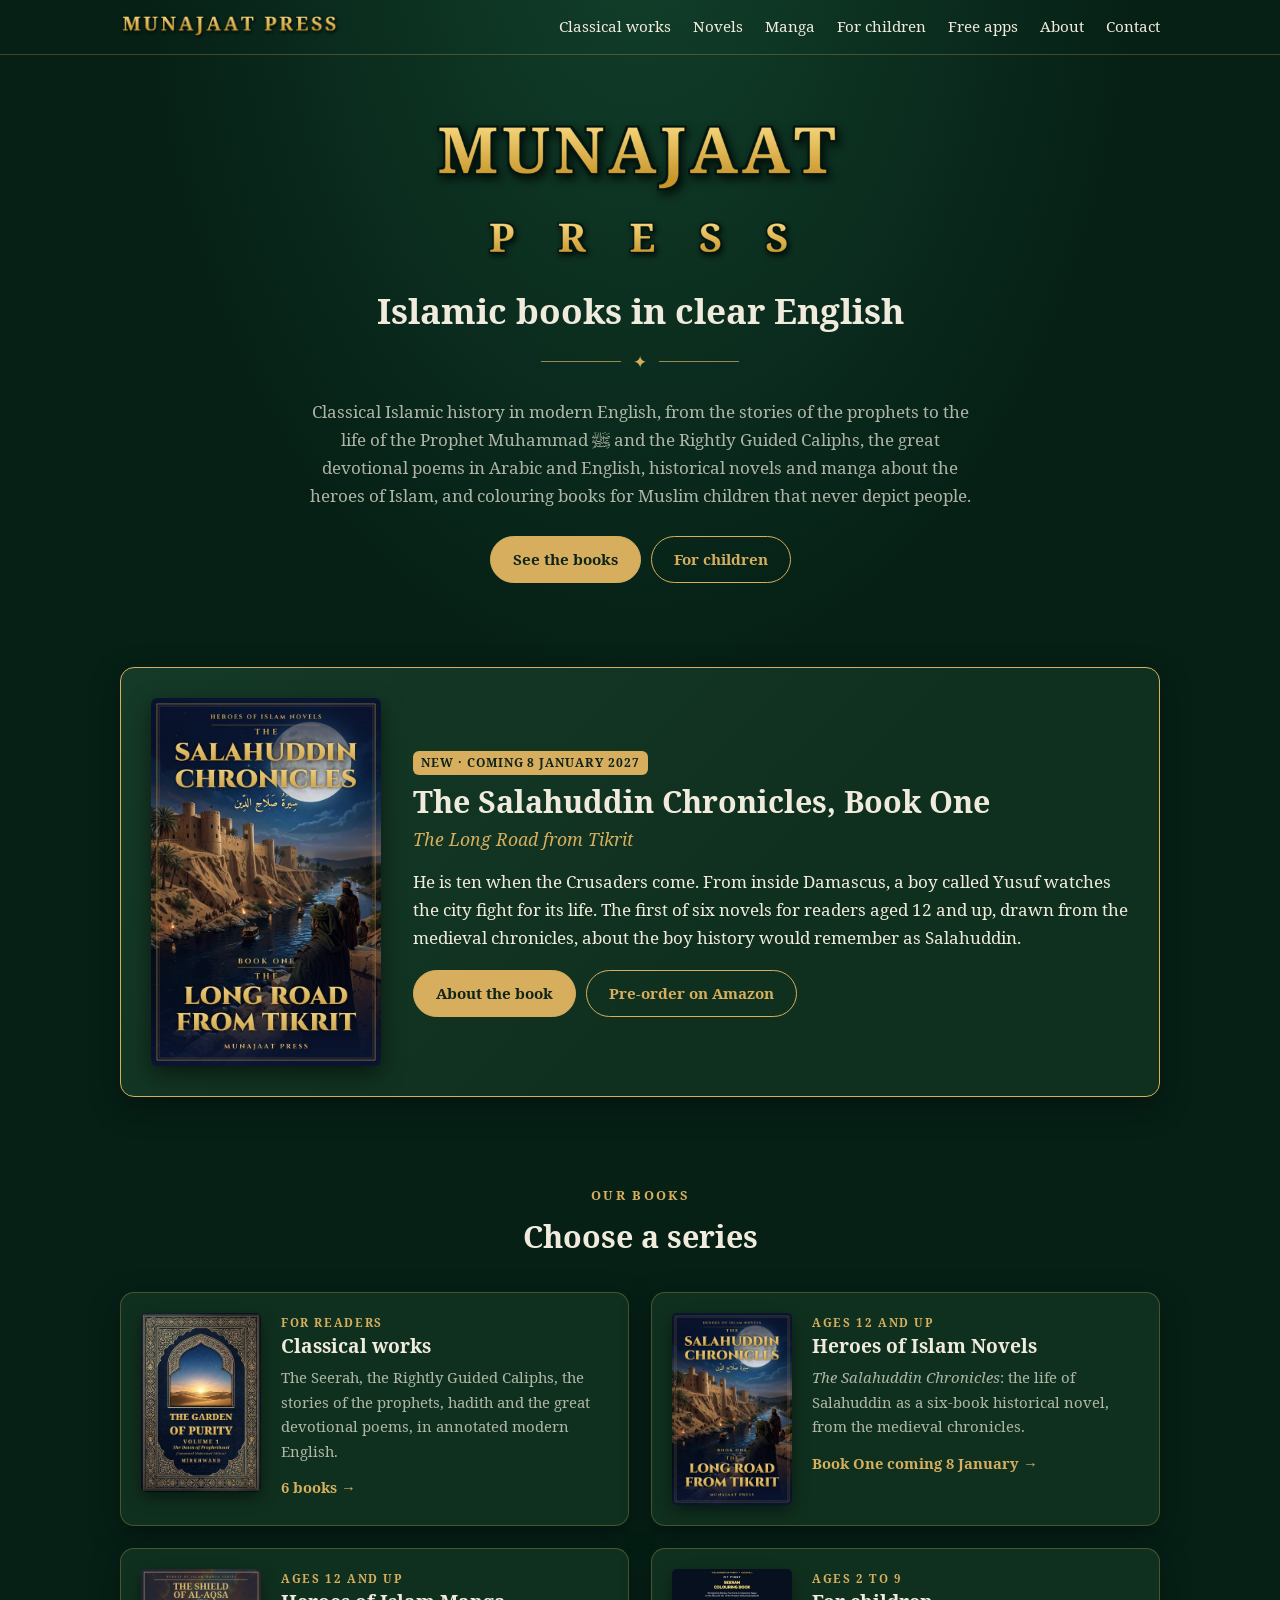
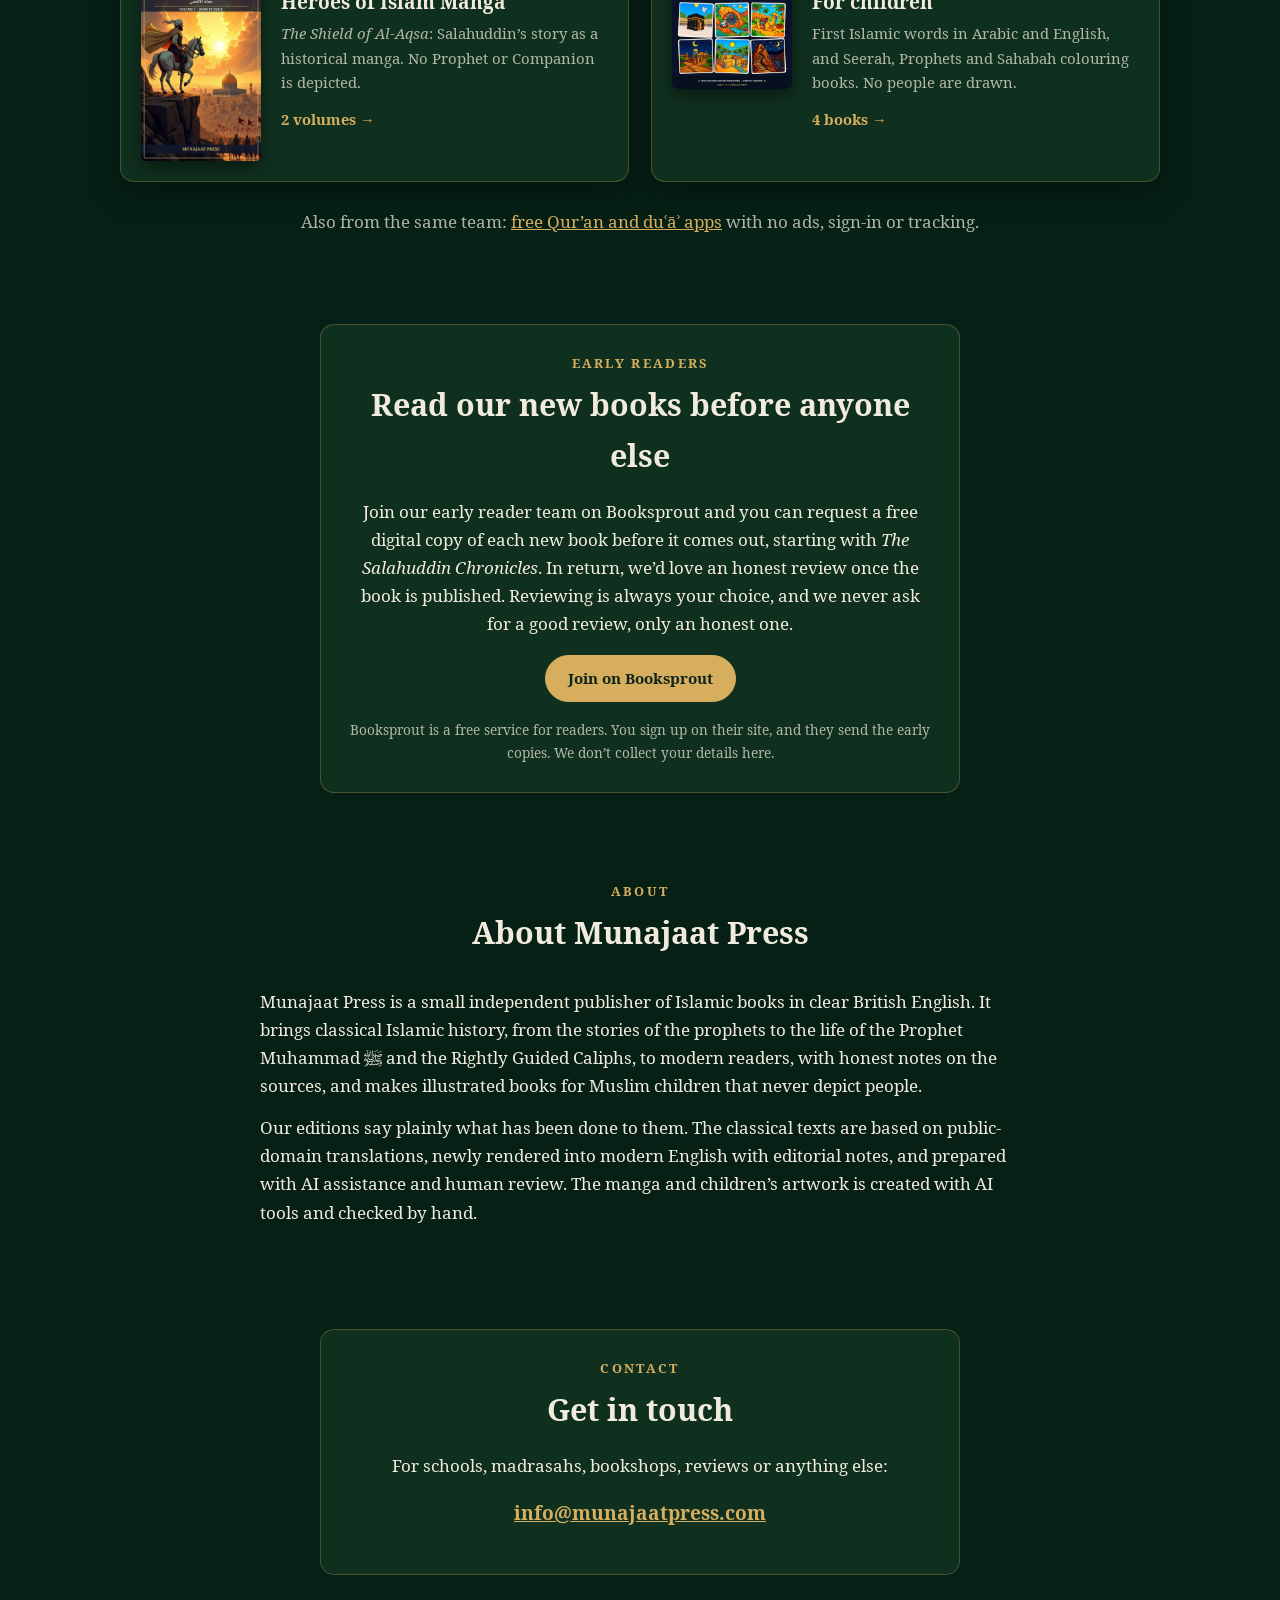
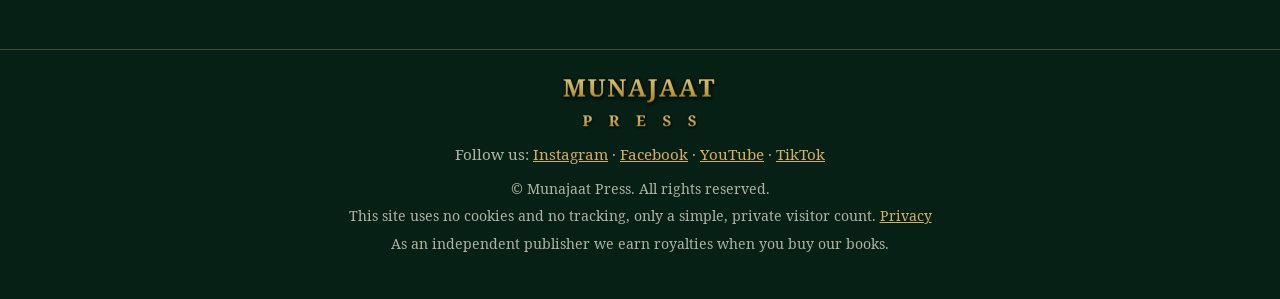
==== commit 7d49850a: "Add social links (Instagram, Facebook, YouTube, TikTok) to every footer Co-Authored-By: Claude Opus " ====
--- a/index.html
+++ b/index.html
@@ -172,6 +172,7 @@
   <footer class="site-footer">
     <div class="wrap">
       <img src="/images/logo-stacked.png" width="640" height="218" alt="">
+      <p class="social">Follow us: <a href="https://www.instagram.com/munajaatpress/" rel="noopener">Instagram</a> · <a href="https://www.facebook.com/profile.php?id=61595678692574" rel="noopener">Facebook</a> · <a href="https://www.youtube.com/@MunajaatPress" rel="noopener">YouTube</a> · <a href="https://www.tiktok.com/@munajaatpress" rel="noopener">TikTok</a></p>
       <p>© Munajaat Press. All rights reserved.</p>
       <p>This site uses no cookies and no tracking, only a simple, private visitor count. <a href="/privacy.html">Privacy</a></p>
       <p>As an independent publisher we earn royalties when you buy our books.</p>
--- a/css/style.css
+++ b/css/style.css
@@ -103,6 +103,7 @@
 .site-footer { border-top: 1px solid var(--line); margin-top: 30px; padding: 26px 0 40px; color: var(--muted); font-size: 0.88rem; text-align: center; }
 .site-footer img { width: 160px; margin: 0 auto 12px; opacity: 0.9; }
 .site-footer p { margin: 4px 0; }
+.site-footer .social { margin-bottom: 10px; font-size: 0.95rem; }
 
 /* Navigation: current page */
 .nav a[aria-current="page"] { color: var(--gold); border-bottom: 1.5px solid var(--gold); }
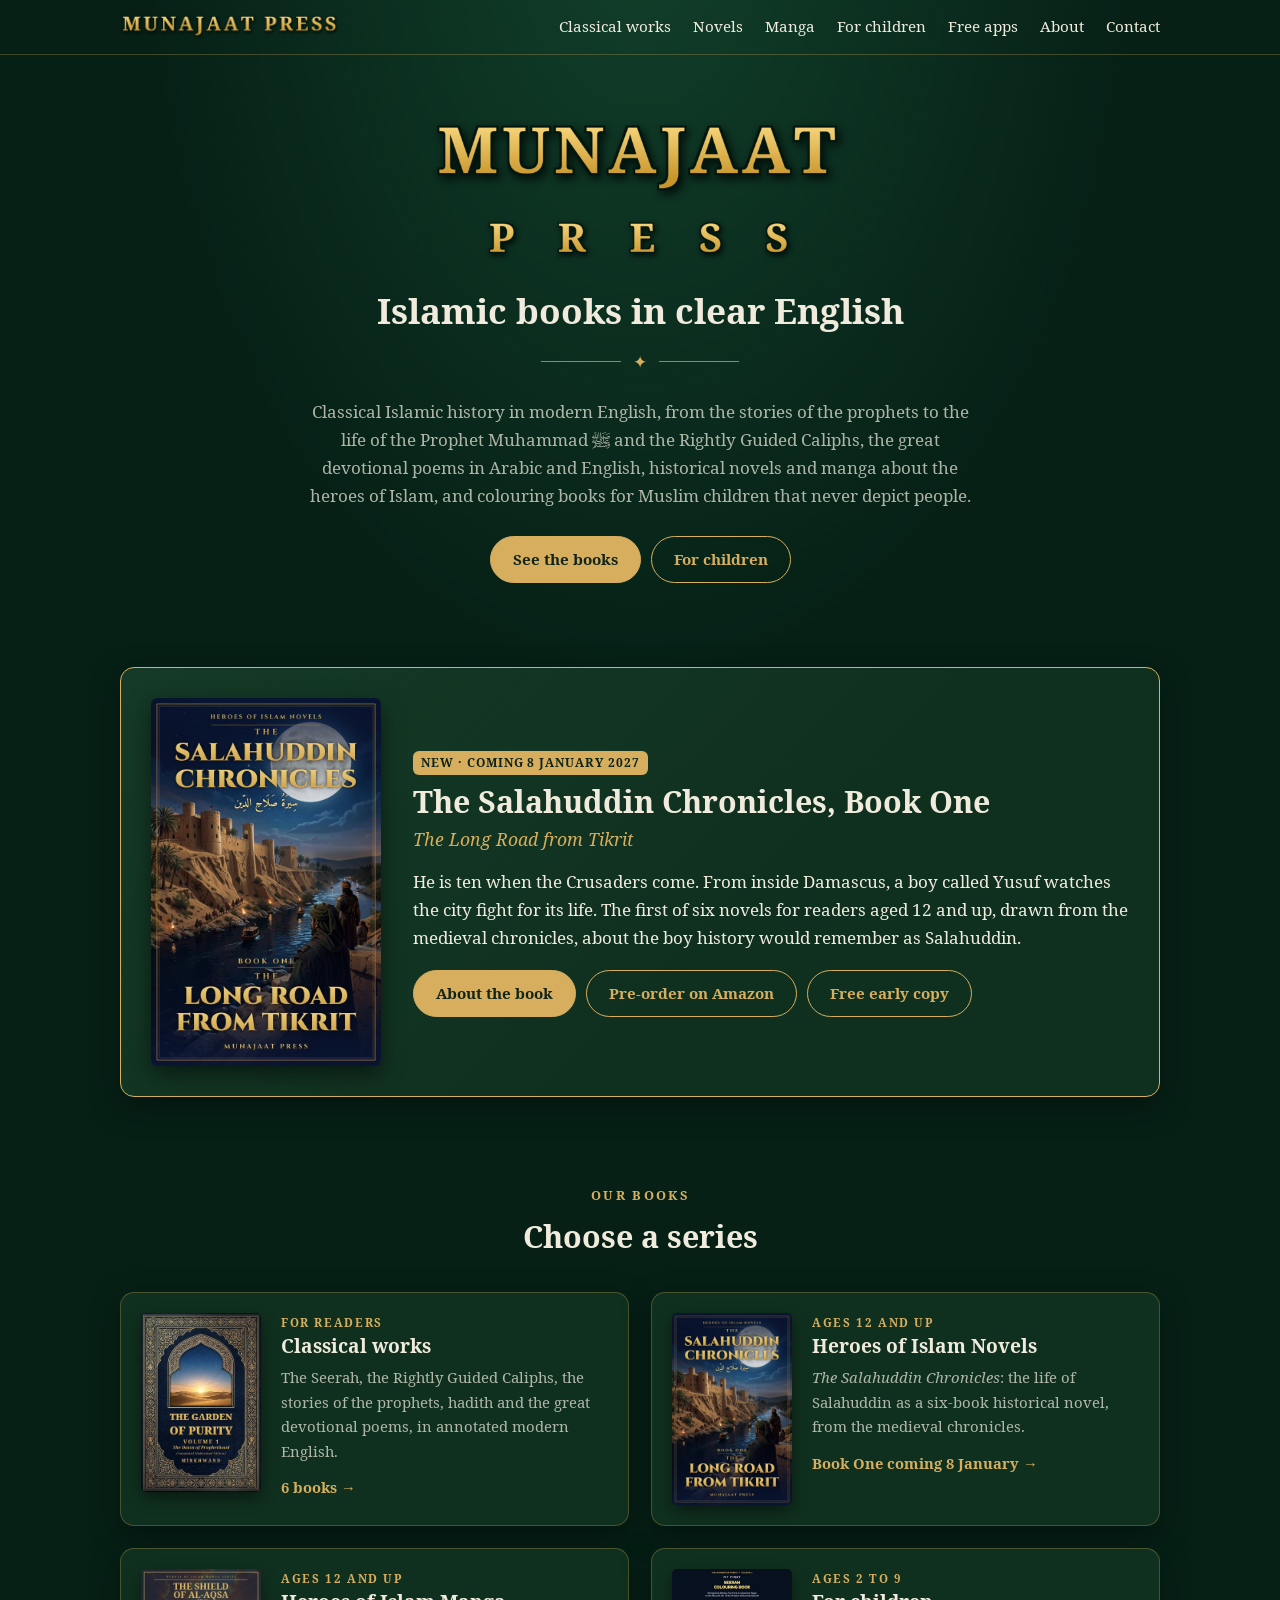
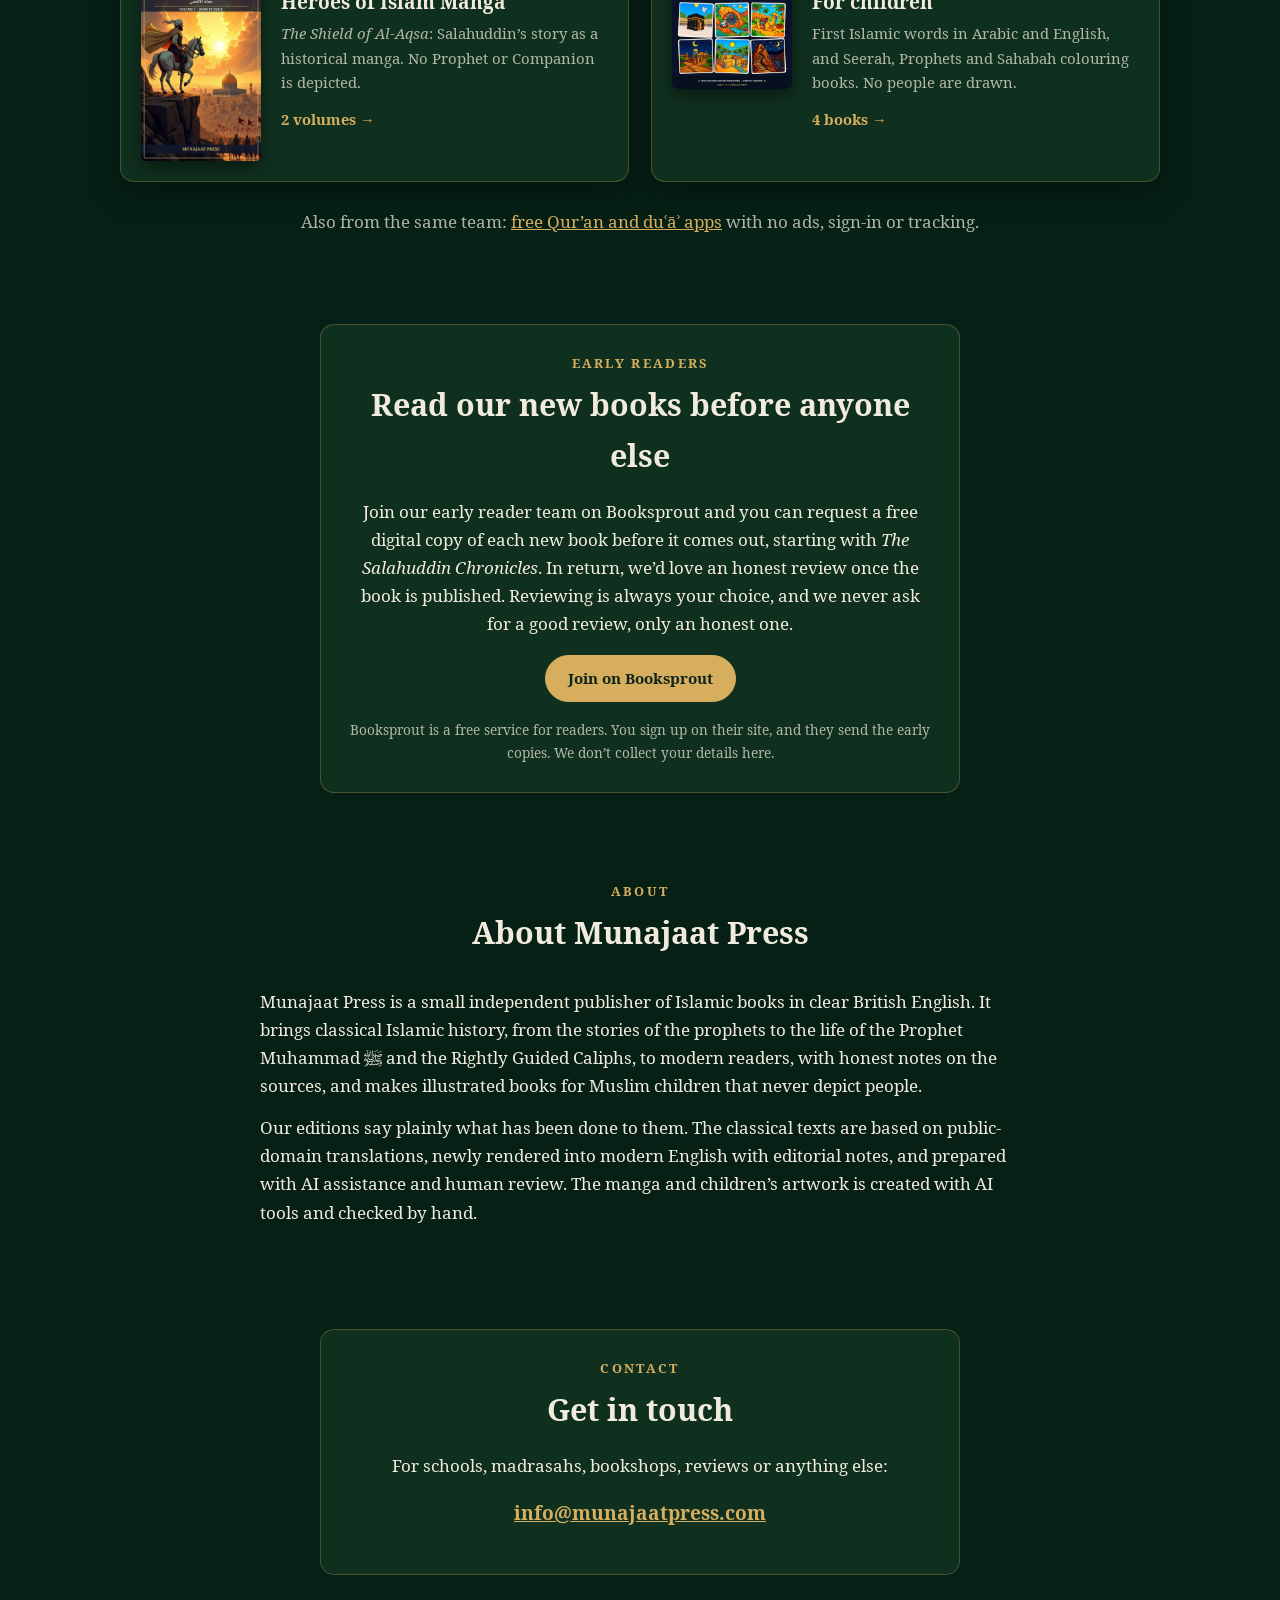
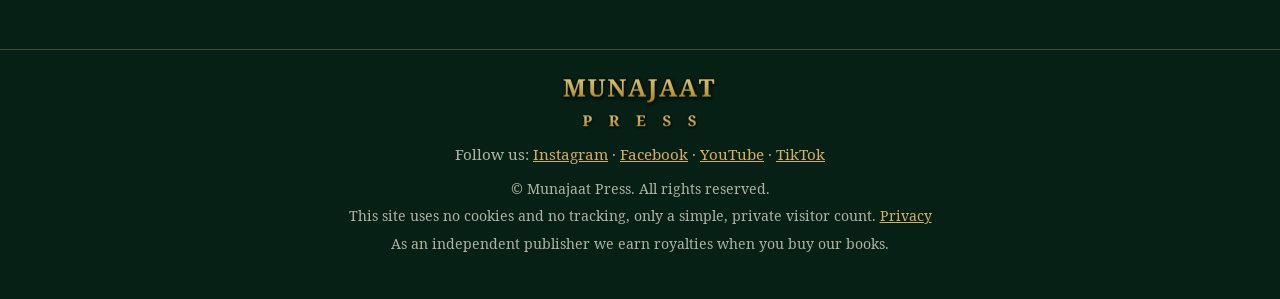
==== commit 181f9a56: "Home: add 'Free early copy' (Booksprout) button to the Salahuddin feature Co-Authored-By: Claude Opu" ====
--- a/index.html
+++ b/index.html
@@ -74,6 +74,7 @@
             <div class="btn-row">
               <a class="btn" href="/novels/">About the book</a>
               <a class="btn ghost" href="https://www.amazon.co.uk/dp/B0HSKBBBS1" rel="noopener">Pre-order on Amazon</a>
+              <a class="btn ghost" href="https://booksprout.co/reviewer/team/81320/munajaat-press-early-readers" target="_blank" rel="noopener">Free early copy</a>
             </div>
           </div>
         </div>
